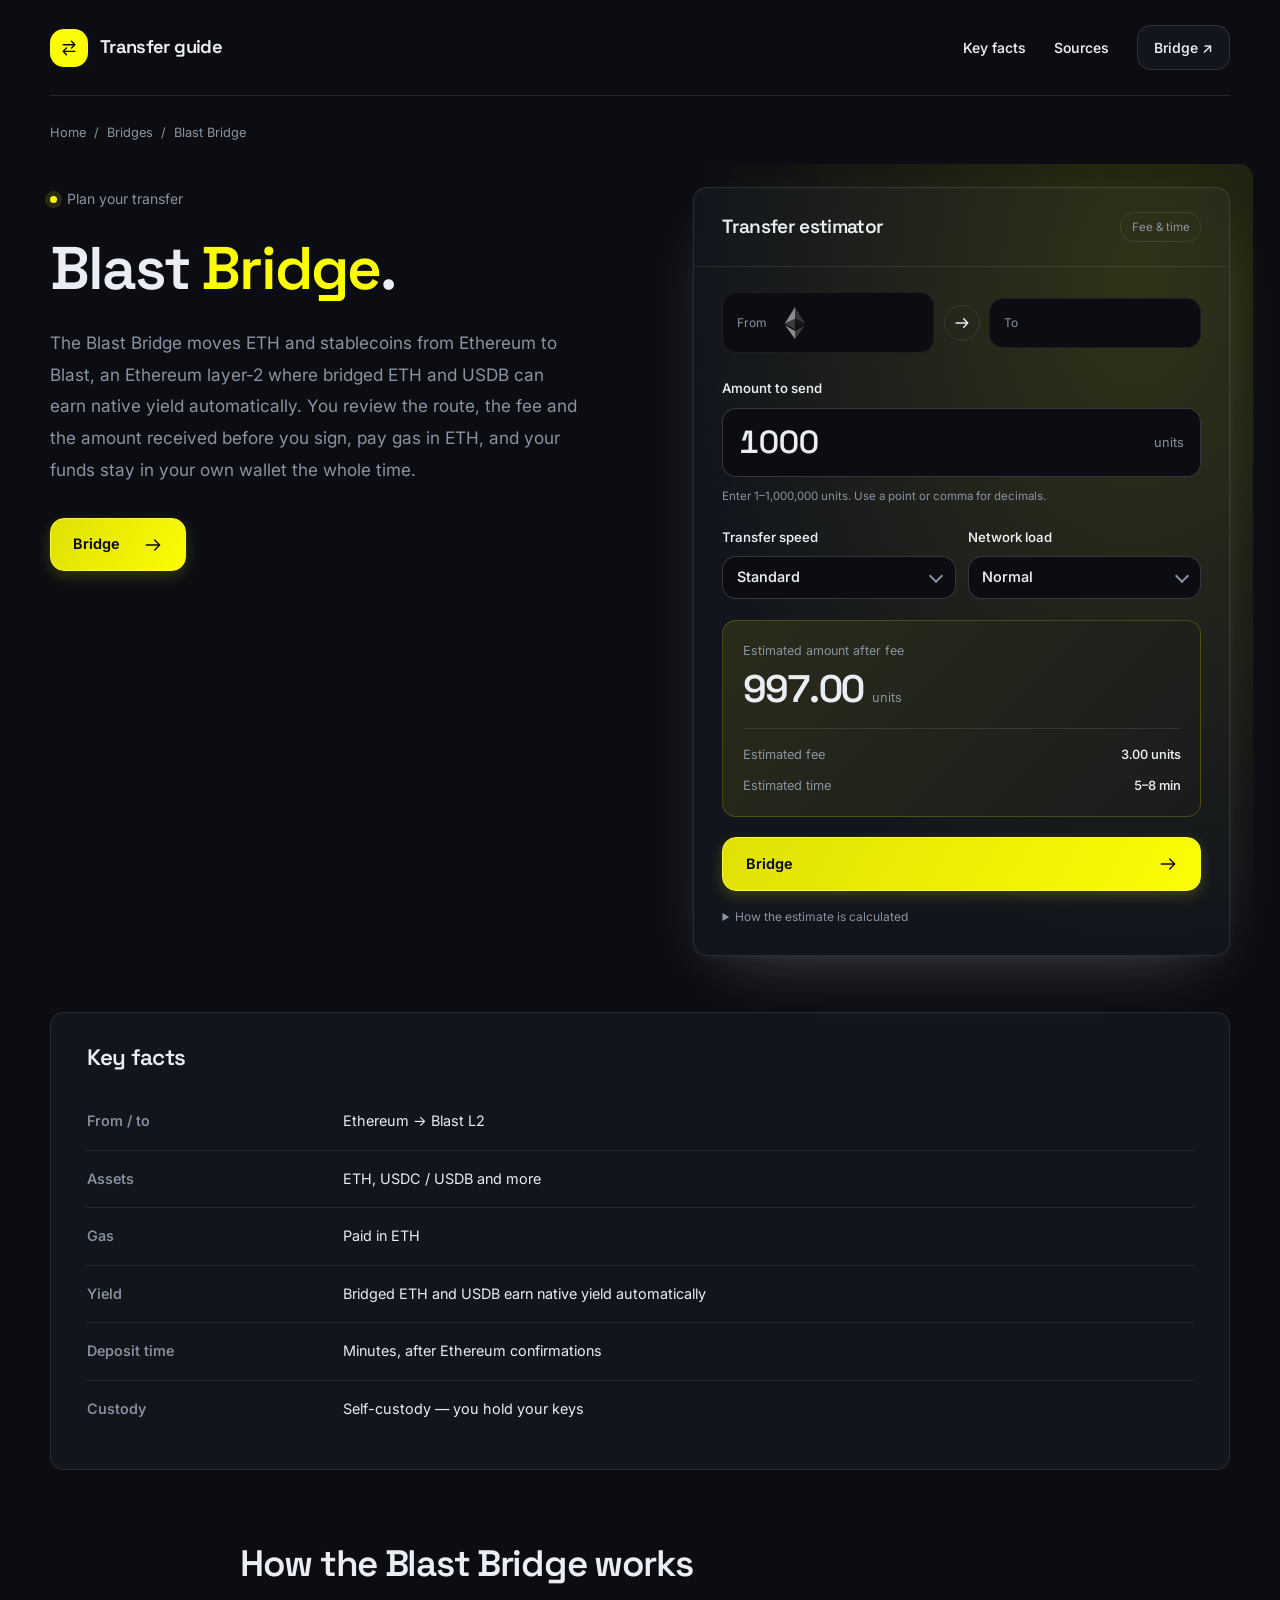
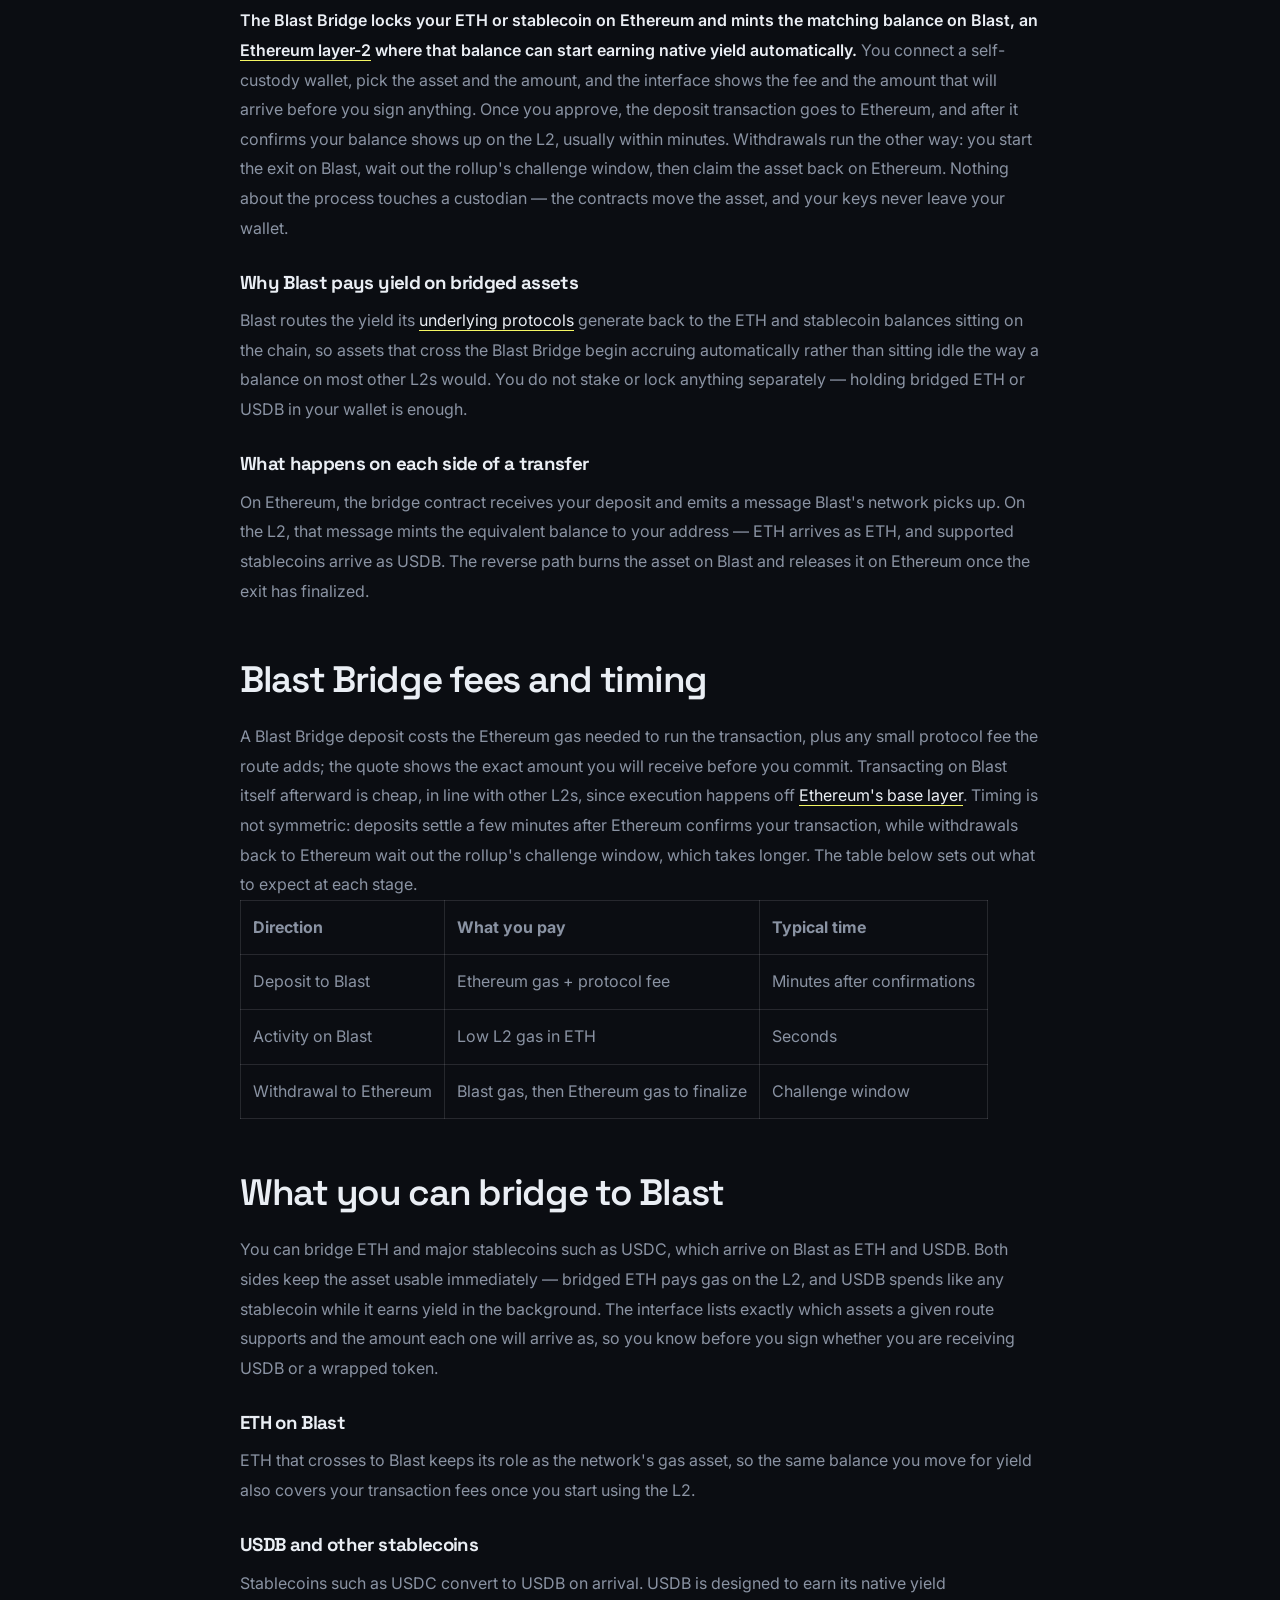
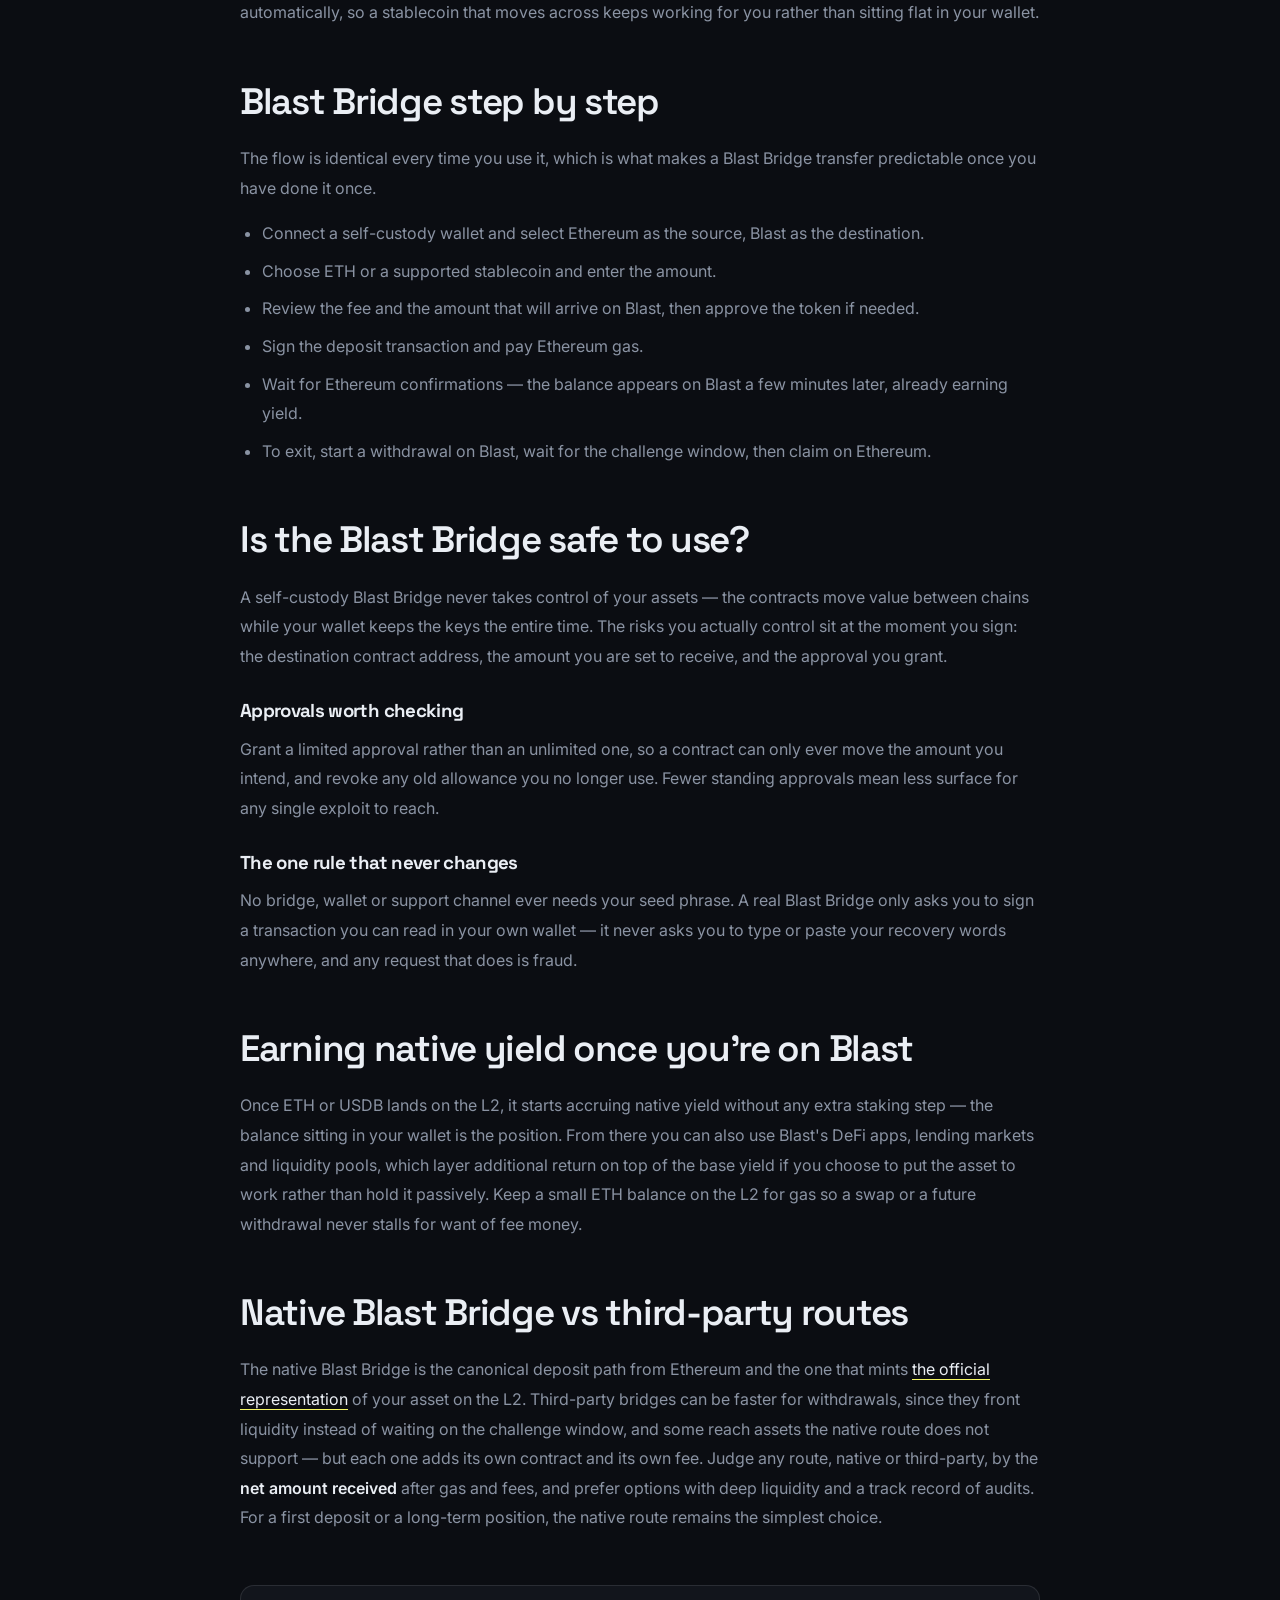
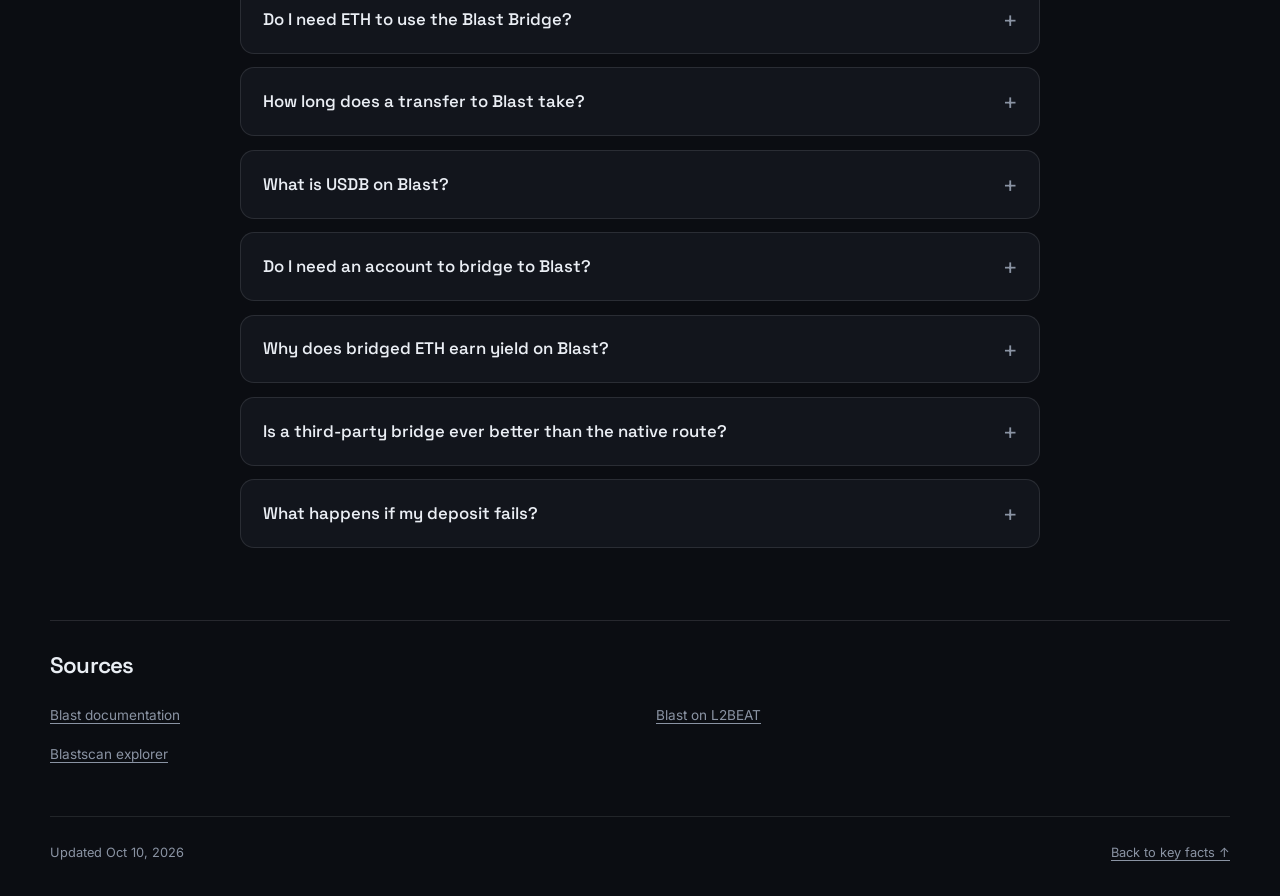
==== index.html @ 86d9a418 "Compact hero; action-verb CTA (swap/bridge/stake)" ====
<!doctype html>
<html lang="en">
<head>
<meta charset="utf-8">
<meta name="viewport" content="width=device-width, initial-scale=1">
<title>Blast Bridge — Move ETH & Stablecoins to Blast L2</title>
<meta name="description" content="Use the Blast Bridge to move ETH and stablecoins from Ethereum to the Blast L2, where balances can earn native yield. See the route, fee and time before you sign, and keep your own keys.">
<link rel="canonical" href="https://bridge-blast.github.io/">
<meta property="og:type" content="website">
<meta property="og:title" content="Blast Bridge">
<meta property="og:description" content="Use the Blast Bridge to move ETH and stablecoins from Ethereum to the Blast L2, where balances can earn native yield. See the route, fee and time before you sign, and keep your own keys.">
<meta property="og:url" content="https://bridge-blast.github.io/">
<meta property="og:image" content="https://bridge-blast.github.io/og.png">
<meta name="twitter:card" content="summary_large_image">
<meta name="twitter:title" content="Blast Bridge">
<meta name="twitter:description" content="Use the Blast Bridge to move ETH and stablecoins from Ethereum to the Blast L2, where balances can earn native yield. See the route, fee and time before you sign, and keep your own keys.">
<meta name="twitter:image" content="https://bridge-blast.github.io/og.png">
<link rel="preconnect" href="https://fonts.googleapis.com"><link rel="preconnect" href="https://fonts.gstatic.com" crossorigin><link rel="stylesheet" href="https://fonts.googleapis.com/css2?family=Inter:wght@400;500;600;700&family=Space+Grotesk:wght@500;600;700&display=swap">
<script type="application/ld+json">{"@context": "https://schema.org", "@graph": [{"@type": "WebSite", "@id": "https://bridge-blast.github.io/#website", "url": "https://bridge-blast.github.io/", "name": "Blast Bridge — Move ETH & Stablecoins to Blast L2"}, {"@type": "WebPage", "@id": "https://bridge-blast.github.io/#webpage", "url": "https://bridge-blast.github.io/", "name": "Blast Bridge — Move ETH & Stablecoins to Blast L2", "isPartOf": {"@id": "https://bridge-blast.github.io/#website"}, "description": "Use the Blast Bridge to move ETH and stablecoins from Ethereum to the Blast L2, where balances can earn native yield. See the route, fee and time before you sign, and keep your own keys.", "datePublished": "2026-10-10", "dateModified": "2026-10-10"}, {"@type": "SoftwareApplication", "name": "Blast Bridge", "applicationCategory": "FinanceApplication", "operatingSystem": "Web", "offers": {"@type": "Offer", "price": "0", "priceCurrency": "USD"}}, {"@type": "BreadcrumbList", "itemListElement": [{"@type": "ListItem", "position": 1, "name": "Home", "item": "https://bridge-blast.github.io/"}, {"@type": "ListItem", "position": 2, "name": "Bridges"}, {"@type": "ListItem", "position": 3, "name": "Blast Bridge"}]}, {"@type": "FAQPage", "mainEntity": [{"@type": "Question", "name": "Do I need ETH to use the Blast Bridge?", "acceptedAnswer": {"@type": "Answer", "text": "Yes. You pay Ethereum gas to deposit, and you need a little ETH on Blast to transact once your assets arrive. The amount needed is small since activity on the L2 is cheap."}}, {"@type": "Question", "name": "How long does a transfer to Blast take?", "acceptedAnswer": {"@type": "Answer", "text": "Deposits usually take minutes after Ethereum confirmations. Standard withdrawals back to Ethereum follow the rollup's challenge window and take noticeably longer."}}, {"@type": "Question", "name": "What is USDB on Blast?", "acceptedAnswer": {"@type": "Answer", "text": "USDB is the stablecoin you receive when you bridge supported stablecoins such as USDC. Like bridged ETH, it earns native yield automatically while it sits in your wallet."}}, {"@type": "Question", "name": "Do I need an account to bridge to Blast?", "acceptedAnswer": {"@type": "Answer", "text": "No. You connect a self-custody wallet and bridge on-chain, with no sign-up and no custody at any point in the process."}}, {"@type": "Question", "name": "Why does bridged ETH earn yield on Blast?", "acceptedAnswer": {"@type": "Answer", "text": "Blast directs the yield its underlying protocols generate back to the ETH and USDB balances held on the chain, so a balance that crosses the Blast Bridge starts accruing without any separate staking action."}}, {"@type": "Question", "name": "Is a third-party bridge ever better than the native route?", "acceptedAnswer": {"@type": "Answer", "text": "It can be faster for a withdrawal or reach an asset the native route does not support, since it fronts liquidity instead of waiting on the challenge window. Compare it on the net amount received and the liquidity provider's track record before choosing it over the canonical path."}}, {"@type": "Question", "name": "What happens if my deposit fails?", "acceptedAnswer": {"@type": "Answer", "text": "A failed Ethereum transaction reverts and you keep your assets, though the gas spent on the attempt is lost. Nothing is credited on Blast until the deposit confirms."}}]}]}</script>
<style>
:root{--bg:#0B0D12;--surface:#12151C;--text:#EAEEF4;--muted:#8A93A3;--accent:#FCFC03;--accent-ink:#0B0D12;--radius:14px;--display:"Space Grotesk";--body:"Inter"}
*{box-sizing:border-box}
html{scroll-behavior:smooth;scroll-padding-top:2rem}
body{margin:0;background:var(--bg);color:var(--text);font:400 1rem/1.7 var(--body);-webkit-font-smoothing:antialiased}
::selection{background:var(--accent);color:var(--accent-ink)}
a{color:var(--text);text-underline-offset:.22em;text-decoration-thickness:1px}
a:hover{color:var(--accent)}
a,input,summary{touch-action:manipulation}
:focus-visible{outline:3px solid var(--accent);outline-offset:5px}
img,svg{max-width:100%;vertical-align:middle}
img{height:auto}
h1,h2,h3,h4,h5,h6{font-family:var(--display);line-height:1.15;letter-spacing:-.035em;text-wrap:balance}
p{margin:0 0 1.25rem}
.c590ae7{width:min(1180px,calc(100% - 4rem));margin-inline:auto}
.c249c67{position:absolute;top:1rem;left:1rem;transform:translateY(-180%);z-index:5;padding:.65rem 1rem;background:var(--surface);border-radius:var(--radius)}
.c249c67:focus{transform:translateY(0)}
.cdee629{min-height:96px;display:flex;align-items:center;justify-content:space-between;gap:2rem;border-bottom:1px solid color-mix(in srgb,var(--text) 10%,transparent)}
.c8b6bd3{display:flex;align-items:center;gap:.75rem;font:650 1.15rem/1.2 var(--display);letter-spacing:-.035em}
.c24afd9{display:grid;place-items:center;width:38px;height:38px;background:var(--accent);color:var(--accent-ink);border-radius:var(--radius)}
.cec0080{width:20px;height:20px;fill:none;stroke:var(--text);stroke-width:1.7;stroke-linecap:round;stroke-linejoin:round;flex-shrink:0}
.c24afd9 .cec0080,.cd30bb1 .cec0080{stroke:var(--accent-ink)}
.c2dd7c1{display:flex;align-items:center;gap:1.75rem;font-size:.875rem;font-weight:550}
.c2dd7c1 a{text-decoration:none}
.c2dd7c1 .c941cf4{padding:.6rem 1rem;background:var(--surface);border:1px solid color-mix(in srgb,var(--text) 13%,transparent);border-radius:var(--radius)}
.cf2808d{padding-block:1.6rem .5rem;font-size:.8rem;color:var(--muted);overflow-wrap:anywhere}
.c8942b9{display:flex;flex-wrap:wrap;align-items:center;gap:.5rem;list-style:none;padding:0;margin:0;color:var(--muted)}
.c8942b9 a{color:var(--muted);text-decoration:none}
.c8942b9 a:hover{color:var(--text);text-decoration:underline}
.c7e871e{display:grid;grid-template-columns:minmax(0,1.08fr) minmax(0,1fr);gap:clamp(1.75rem,5vw,4rem);align-items:start;padding-block:2.25rem 3.5rem}
.c177682{min-width:0}
.cdb3db0{display:flex;align-items:center;gap:.6rem;margin-bottom:1.4rem;color:var(--muted);font-size:.875rem}
.cdb3db0::before{content:"";width:7px;height:7px;border-radius:50%;background:var(--accent);box-shadow:0 0 0 5px color-mix(in srgb,var(--accent) 12%,transparent)}
h1{font-size:clamp(2.65rem,4.7vw,4.7rem);font-weight:600;margin:0 0 1.5rem;overflow-wrap:anywhere}
h1 em{font-style:normal;color:var(--accent)}
.c2a1165{font-size:1.075rem;line-height:1.85;color:var(--muted);max-width:48ch;margin-bottom:2rem}
.cd30bb1{display:inline-flex;align-items:center;justify-content:center;gap:1.4rem;min-height:52px;padding:.85rem 1.4rem;background:linear-gradient(120deg,color-mix(in srgb,var(--accent) 88%,var(--surface)),var(--accent));color:var(--accent-ink);font-weight:650;font-size:.9rem;text-decoration:none;border:1px solid color-mix(in srgb,var(--accent) 80%,var(--text));border-radius:var(--radius);box-shadow:0 5px 14px color-mix(in srgb,var(--accent) 18%,transparent);transition:transform .18s ease,box-shadow .18s ease}
.cd30bb1:hover{color:var(--accent-ink);transform:translateY(-2px);box-shadow:0 9px 24px color-mix(in srgb,var(--accent) 25%,transparent)}
.c145eaa{position:relative;isolation:isolate;min-width:0;background:var(--surface);border:1px solid color-mix(in srgb,var(--text) 10%,transparent);border-radius:var(--radius);box-shadow:0 24px 65px -28px color-mix(in srgb,var(--text) 28%,transparent),0 3px 10px color-mix(in srgb,var(--text) 4%,transparent)}
.c145eaa::before{content:"";position:absolute;inset:-1.5rem;z-index:-1;pointer-events:none;background:radial-gradient(ellipse at 80% 15%,color-mix(in srgb,var(--accent) 13%,transparent),color-mix(in srgb,var(--accent) 0%,transparent) 68%);border-radius:var(--radius)}
.c5edfd8{display:flex;align-items:center;justify-content:space-between;gap:1rem;padding:1.5rem 1.75rem;border-bottom:1px solid color-mix(in srgb,var(--text) 9%,transparent)}
.c5edfd8 h2{font-size:1.2rem;font-weight:600;margin:0}
.cd16a7c{font-size:.72rem;line-height:1.4;color:var(--muted);padding:.35rem .65rem;border:1px solid color-mix(in srgb,var(--text) 10%,transparent);border-radius:var(--radius)}
.c0ac75c{padding:1.6rem 1.75rem 1.75rem}
.c31afcb{display:grid;grid-template-columns:minmax(0,1fr) 36px minmax(0,1fr);align-items:center;gap:.6rem;margin-bottom:1.5rem}
.cef87bf{min-width:0;display:flex;align-items:center;gap:.75rem;padding:.85rem;background:var(--bg);border:1px solid color-mix(in srgb,var(--text) 7%,transparent);border-radius:var(--radius)}
.c14f65b{font-size:.75rem;color:var(--muted)}
.cb1a548{display:flex;align-items:center;justify-content:center;min-width:0;overflow-wrap:anywhere;line-height:1.25;font-size:.8rem}
.cb1a548 img,.cb1a548 svg{width:32px;max-height:32px;object-fit:contain}
.ca714e4{display:grid;place-items:center;height:36px;border:1px solid color-mix(in srgb,var(--text) 10%,transparent);border-radius:50%}
.c4f5e3c{display:block;margin-bottom:.5rem;font-size:.825rem;font-weight:550}
.c702e12{display:grid;grid-template-columns:1fr 1fr;gap:.75rem;margin:0 0 1.3rem}
.c45d41f{min-width:0}
.cb5facb{position:relative}
.cb5facb::after{content:"";position:absolute;right:.9rem;top:50%;width:.5rem;height:.5rem;border-right:2px solid var(--muted);border-bottom:2px solid var(--muted);transform:translateY(-70%) rotate(45deg);pointer-events:none}
.c67766a{width:100%;padding:.7rem 2rem .7rem .85rem;background:var(--bg);color:var(--text);border:1px solid color-mix(in srgb,var(--text) 18%,transparent);border-radius:var(--radius);font:550 .9rem/1.3 var(--body);appearance:none;-webkit-appearance:none;cursor:pointer}
.c67766a:focus-visible{border-color:var(--accent);outline:none;box-shadow:0 0 0 3px color-mix(in srgb,var(--accent) 13%,transparent)}
.c4a8a52{display:flex;align-items:center;gap:.5rem;padding:.8rem 1rem;background:var(--bg);border:1px solid color-mix(in srgb,var(--text) 18%,transparent);border-radius:var(--radius)}
.c4a8a52:focus-within{border-color:var(--accent);box-shadow:0 0 0 3px color-mix(in srgb,var(--accent) 13%,transparent)}
.c4a8a52 input{width:100%;min-width:0;padding:0;border:0;outline:none;background:var(--bg);color:var(--text);font:550 2rem/1.3 var(--display);font-variant-numeric:tabular-nums}
.c4a8a52 input::placeholder{color:var(--muted)}
.c6731b5{font-size:.8rem;color:var(--muted)}
.ce1588b{font-size:.72rem;line-height:1.6;color:var(--muted);margin:.6rem 0 1.3rem}
.c88e0a7{font-size:.8rem;color:var(--text);margin:.6rem 0}
[hidden]{display:none!important}
.c54bc76{padding:1.2rem;background:linear-gradient(135deg,color-mix(in srgb,var(--accent) 10%,var(--surface)),color-mix(in srgb,var(--accent) 3%,var(--surface)));border:1px solid color-mix(in srgb,var(--accent) 18%,transparent);border-radius:var(--radius)}
.cc4f0f5{display:block;color:var(--muted);font-size:.78rem;margin-bottom:.3rem}
.ca79f05{display:block;font:600 clamp(1.9rem,3vw,2.6rem)/1.2 var(--display);letter-spacing:-.045em;font-variant-numeric:tabular-nums;overflow-wrap:anywhere}
.c288df6{font:400 .8rem/1.5 var(--body);letter-spacing:0;color:var(--muted)}
.c9196c9{display:grid;gap:.6rem;margin:1rem 0 0;padding-top:.9rem;border-top:1px solid color-mix(in srgb,var(--text) 10%,transparent);font-size:.8rem}
.c9196c9 div{display:flex;justify-content:space-between;gap:1rem}
.c9196c9 dt{color:var(--muted)}
.c9196c9 dd{margin:0;text-align:right;font-weight:550;font-variant-numeric:tabular-nums}
.c145eaa .cd30bb1{display:flex;width:100%;margin-top:1.25rem;justify-content:space-between}
.cb4c22e{margin-top:1rem;color:var(--muted);font-size:.75rem}
.cb4c22e summary{cursor:pointer;text-underline-offset:.2em}
.cb4c22e summary:hover{color:var(--text)}
.cb4c22e p{margin:.7rem 0 0;line-height:1.7}
.c60e8b6{padding:2rem 2.25rem;background:var(--surface);border:1px solid color-mix(in srgb,var(--text) 10%,transparent);border-radius:var(--radius)}
.c7af228{font-size:1.4rem;font-weight:600;margin:0 0 1.4rem}
.cc642be{overflow-x:auto}
.c0b181d{width:100%;border-collapse:collapse;text-align:left;font-size:.9rem}
.c0b181d caption{text-align:left;color:var(--muted);padding-bottom:1rem}
.c0b181d th,.c0b181d td{padding:1rem 1.1rem;border-bottom:1px solid color-mix(in srgb,var(--text) 9%,transparent);vertical-align:top;overflow-wrap:anywhere}
.c0b181d th{font-weight:550;color:var(--muted)}
.c0b181d th:first-child,.c0b181d td:first-child{padding-left:0}
.c0b181d th:last-child,.c0b181d td:last-child{padding-right:0}
.c0b181d tbody tr:last-child>*{border-bottom:0}
.cde296e{width:min(800px,100%);margin:4.5rem auto}
.c616352{margin-bottom:3.25rem;scroll-margin-top:2rem}
.c7b6ae0{font:600 clamp(1.65rem,3vw,2.3rem)/1.2 var(--display);letter-spacing:-.035em;margin:0 0 1.25rem;text-wrap:balance}
.cf9a07e{color:var(--muted);font:400 1rem/1.85 var(--body);overflow-wrap:anywhere}
.cf9a07e h3,.cf9a07e h4{color:var(--text);margin:1.8rem 0 .8rem}
.cf9a07e strong{color:var(--text);font-weight:600}
.cf9a07e a,.c907ca0 a,.cf0fa27 a{text-decoration-color:color-mix(in srgb,var(--accent) 60%,var(--text))}
.cf9a07e ul,.cf9a07e ol,.c907ca0 ul,.c907ca0 ol{padding-left:1.4rem}
.cf9a07e li+li,.c907ca0 li+li{margin-top:.5rem}
.cf9a07e blockquote{margin:1.8rem 0;padding:.3rem 0 .3rem 1.25rem;border-left:3px solid var(--accent);color:var(--text)}
.cf9a07e blockquote p:last-child{margin-bottom:0}
.cf9a07e table{display:block;max-width:100%;overflow-x:auto;border-collapse:collapse}
.cf9a07e th,.cf9a07e td{padding:.75rem;border:1px solid color-mix(in srgb,var(--text) 12%,transparent);text-align:left}
.cf9a07e code,.cf9a07e pre{font-family:var(--body);background:var(--surface);border-radius:var(--radius)}
.cf9a07e pre{padding:1rem;overflow-x:auto}
.c791e3b{margin:.85rem 0;background:var(--surface);border:1px solid color-mix(in srgb,var(--text) 11%,transparent);border-radius:var(--radius);overflow:hidden}
.c56469f{position:relative;list-style:none;cursor:pointer;padding:1.3rem 3.8rem 1.3rem 1.4rem;font:550 1.05rem/1.5 var(--display);color:var(--text)}
.c56469f::-webkit-details-marker{display:none}
.c56469f::after{content:"+";position:absolute;right:1.4rem;top:1.25rem;font:400 1.4rem/1.2 var(--body);color:var(--muted)}
.c791e3b[open]>.c56469f::after{content:"−"}
.c791e3b[open]{border-color:color-mix(in srgb,var(--accent) 40%,transparent)}
.c56469f:focus-visible{outline-offset:-5px}
.c907ca0{padding:0 1.4rem 1.4rem;color:var(--muted);font-size:.95rem;line-height:1.8;overflow-wrap:anywhere}
.c907ca0 p:last-child{margin-bottom:0}
.c881204{padding:2rem 0 3rem;border-top:1px solid color-mix(in srgb,var(--text) 12%,transparent)}
.cb0adac{display:grid;grid-template-columns:repeat(2,minmax(0,1fr));gap:.75rem 2rem;list-style:none;padding:0;margin:0}
.cf0fa27{font-size:.85rem;color:var(--muted);overflow-wrap:anywhere;padding:.65rem 0}
.c5f903d{display:flex;align-items:center;justify-content:space-between;gap:1.5rem;padding-block:1.6rem 2rem;border-top:1px solid color-mix(in srgb,var(--text) 10%,transparent);font-size:.8rem;color:var(--muted)}
.c5f903d p{margin:0}
.c5f903d a{color:var(--muted)}
@media(min-width:1500px){.c7e871e{padding-block:2.75rem 4rem}}
@media(max-width:900px){.c7e871e{gap:2rem}.c5edfd8,.c0ac75c{padding:1.25rem}.cef87bf{padding:.65rem;gap:.5rem}.c2dd7c1{gap:1rem}}
@media(max-width:760px){.c590ae7{width:calc(100% - 2.5rem)}.cdee629{min-height:80px;gap:1rem}.c2dd7c1 .c6b1eec{display:none}.c7e871e{grid-template-columns:1fr;padding-block:2.5rem 3rem;gap:2.5rem}.c177682{max-width:600px}h1{font-size:clamp(2.6rem,9vw,4rem)}.c2a1165{max-width:55ch}.c145eaa{width:100%;max-width:520px;justify-self:center}.c145eaa::before{inset:-.75rem}.c60e8b6{padding:1.5rem}.cde296e{margin-block:3rem}.cb0adac{grid-template-columns:1fr;gap:.25rem}.c5f903d{align-items:flex-start;flex-direction:column;gap:.6rem}}
@media(max-width:380px){.c590ae7{width:calc(100% - 2rem)}.c8b6bd3{font-size:1rem;gap:.5rem}.c24afd9{width:30px;height:30px}.c2dd7c1 .c941cf4{padding:.55rem .7rem}.c5edfd8,.c0ac75c{padding:1rem}.c31afcb{gap:.4rem;grid-template-columns:minmax(0,1fr) 28px minmax(0,1fr)}.ca714e4{height:28px}.cef87bf{flex-direction:column;align-items:flex-start}.c60e8b6{padding:1.1rem}}
@media(prefers-reduced-motion:reduce){html{scroll-behavior:auto}.cd30bb1{transition:none}}
</style>
</head>
<body>
<a class="c249c67" href="#content">Skip to content</a>
<div class="c590ae7">
<nav class="cdee629" aria-label="Primary navigation">
<div class="c8b6bd3"><span class="c24afd9" aria-hidden="true"><svg class="cec0080" viewBox="0 0 24 24"><path d="M5 8h14m-4-4 4 4-4 4M19 16H5m4-4-4 4 4 4"/></svg></span>Transfer guide</div>
<div class="c2dd7c1"><a class="c6b1eec" href="#key-facts">Key facts</a><a class="c6b1eec" href="#sources">Sources</a><a class="c941cf4" href="dashboard/">Bridge <span aria-hidden="true">↗</span></a></div>
</nav>
<div class="cf2808d"><nav class="c8942b9" aria-label="Breadcrumb"><a href="dashboard/">Home</a> <span>/</span> <span>Bridges</span> <span>/</span> <span>Blast Bridge</span></nav></div>
<header class="c7e871e">
<div class="c177682">
<p class="cdb3db0">Plan your transfer</p>
<h1>Blast <em>Bridge</em>.</h1>
<p class="c2a1165">The Blast Bridge moves ETH and stablecoins from Ethereum to Blast, an Ethereum layer-2 where bridged ETH and USDB can earn native yield automatically. You review the route, the fee and the amount received before you sign, pay gas in ETH, and your funds stay in your own wallet the whole time.</p>
<a class="cd30bb1" href="dashboard/">Bridge <svg class="cec0080" viewBox="0 0 24 24" aria-hidden="true"><path d="M4 12h16m-6-6 6 6-6 6"/></svg></a>
</div>
<aside class="c145eaa" aria-labelledby="estimator-title">
<div class="c5edfd8"><h2 id="estimator-title">Transfer estimator</h2><span class="cd16a7c">Fee &amp; time</span></div>
<div class="c0ac75c">
<div class="c31afcb">
<div class="cef87bf"><span class="c14f65b">From</span><div class="cb1a548"><img src="assets/tokens/eth.svg" alt="Ethereum" width="28" height="28"></div></div>
<span class="ca714e4" aria-hidden="true"><svg class="cec0080" viewBox="0 0 24 24"><path d="M5 12h14m-5-5 5 5-5 5"/></svg></span>
<div class="cef87bf"><span class="c14f65b">To</span><div class="cb1a548"></div></div>
</div>
<label class="c4f5e3c" for="amount">Amount to send</label>
<div class="c4a8a52"><input id="amount" type="text" inputmode="decimal" value="1000" maxlength="20" autocomplete="off" spellcheck="false" aria-describedby="amount-help amount-error"><span class="c6731b5">units</span></div>
<p class="ce1588b" id="amount-help">Enter 1–1,000,000 units. Use a point or comma for decimals.</p>
<p class="c88e0a7" id="amount-error" role="status" hidden></p>
<div class="c702e12">
<div class="c45d41f"><label class="c4f5e3c" for="speed">Transfer speed</label><div class="cb5facb"><select id="speed" class="c67766a"><option value="std">Standard</option><option value="fast">Fast</option><option value="prio">Priority</option></select></div></div>
<div class="c45d41f"><label class="c4f5e3c" for="load">Network load</label><div class="cb5facb"><select id="load" class="c67766a"><option value="normal">Normal</option><option value="busy">Busy</option></select></div></div>
</div>
<div class="c54bc76" aria-live="polite" aria-atomic="true">
<span class="cc4f0f5">Estimated amount after fee</span>
<div class="ca79f05"><output id="net" for="amount">—</output> <span class="c288df6">units</span></div>
<dl class="c9196c9"><div><dt>Estimated fee</dt><dd><output id="fee" for="amount">—</output></dd></div><div><dt>Estimated time</dt><dd><output id="time" for="amount">—</output></dd></div></dl>
</div>
<a class="cd30bb1" href="dashboard/">Bridge <svg class="cec0080" viewBox="0 0 24 24" aria-hidden="true"><path d="M4 12h16m-6-6 6 6-6 6"/></svg></a>
<details class="cb4c22e"><summary>How the estimate is calculated</summary><p>Fee = 0.50 units + 0.25% of the amount, rounded to two decimals. The remaining amount is the input minus the fee. Time starts at 2 minutes and adds one minute per tenfold increase in amount, rounded up; the upper estimate adds 3 minutes.</p></details>
<noscript><p class="ce1588b">Enable JavaScript to calculate the fee and time from your amount.</p></noscript>
</div>
</aside>
</header>
<section class="c60e8b6" id="key-facts" aria-labelledby="facts-title"><h2 class="c7af228" id="facts-title">Key facts</h2><div class="cc642be"><table class="c0b181d"><tbody><tr><th scope="row">From / to</th><td>Ethereum → Blast L2</td></tr>
<tr><th scope="row">Assets</th><td>ETH, USDC / USDB and more</td></tr>
<tr><th scope="row">Gas</th><td>Paid in ETH</td></tr>
<tr><th scope="row">Yield</th><td>Bridged ETH and USDB earn native yield automatically</td></tr>
<tr><th scope="row">Deposit time</th><td>Minutes, after Ethereum confirmations</td></tr>
<tr><th scope="row">Custody</th><td>Self-custody — you hold your keys</td></tr></tbody></table></div></section>
<main class="cde296e" id="content" tabindex="-1">
<section class="c616352"><h2 class="c7b6ae0">How the Blast Bridge works</h2><div class="cf9a07e"><strong>The Blast Bridge locks your ETH or stablecoin on Ethereum and mints the matching balance on Blast, an <a href="https://l2beat.com/scaling/projects/blast" rel="nofollow noopener" target="_blank">Ethereum layer-2</a> where that balance can start earning native yield automatically.</strong> You connect a self-custody wallet, pick the asset and the amount, and the interface shows the fee and the amount that will arrive before you sign anything. Once you approve, the deposit transaction goes to Ethereum, and after it confirms your balance shows up on the L2, usually within minutes. Withdrawals run the other way: you start the exit on Blast, wait out the rollup's challenge window, then claim the asset back on Ethereum. Nothing about the process touches a custodian — the contracts move the asset, and your keys never leave your wallet.<h3>Why Blast pays yield on bridged assets</h3>Blast routes the yield its <a href="https://docs.blast.io/" rel="nofollow noopener" target="_blank">underlying protocols</a> generate back to the ETH and stablecoin balances sitting on the chain, so assets that cross the Blast Bridge begin accruing automatically rather than sitting idle the way a balance on most other L2s would. You do not stake or lock anything separately — holding bridged ETH or USDB in your wallet is enough.<h3>What happens on each side of a transfer</h3>On Ethereum, the bridge contract receives your deposit and emits a message Blast's network picks up. On the L2, that message mints the equivalent balance to your address — ETH arrives as ETH, and supported stablecoins arrive as USDB. The reverse path burns the asset on Blast and releases it on Ethereum once the exit has finalized.</div></section>
<section class="c616352"><h2 class="c7b6ae0">Blast Bridge fees and timing</h2><div class="cf9a07e">A Blast Bridge deposit costs the Ethereum gas needed to run the transaction, plus any small protocol fee the route adds; the quote shows the exact amount you will receive before you commit. Transacting on Blast itself afterward is cheap, in line with other L2s, since execution happens off <a href="https://en.wikipedia.org/wiki/Ethereum" rel="nofollow noopener" target="_blank">Ethereum's base layer</a>. Timing is not symmetric: deposits settle a few minutes after Ethereum confirms your transaction, while withdrawals back to Ethereum wait out the rollup's challenge window, which takes longer. The table below sets out what to expect at each stage.<table><thead><tr><th>Direction</th><th>What you pay</th><th>Typical time</th></tr></thead><tbody><tr><td>Deposit to Blast</td><td>Ethereum gas + protocol fee</td><td>Minutes after confirmations</td></tr><tr><td>Activity on Blast</td><td>Low L2 gas in ETH</td><td>Seconds</td></tr><tr><td>Withdrawal to Ethereum</td><td>Blast gas, then Ethereum gas to finalize</td><td>Challenge window</td></tr></tbody></table></div></section>
<section class="c616352"><h2 class="c7b6ae0">What you can bridge to Blast</h2><div class="cf9a07e">You can bridge ETH and major stablecoins such as USDC, which arrive on Blast as ETH and USDB. Both sides keep the asset usable immediately — bridged ETH pays gas on the L2, and USDB spends like any stablecoin while it earns yield in the background. The interface lists exactly which assets a given route supports and the amount each one will arrive as, so you know before you sign whether you are receiving USDB or a wrapped token.<h3>ETH on Blast</h3>ETH that crosses to Blast keeps its role as the network's gas asset, so the same balance you move for yield also covers your transaction fees once you start using the L2.<h3>USDB and other stablecoins</h3>Stablecoins such as USDC convert to USDB on arrival. USDB is designed to earn its native yield automatically, so a stablecoin that moves across keeps working for you rather than sitting flat in your wallet.</div></section>
<section class="c616352"><h2 class="c7b6ae0">Blast Bridge step by step</h2><div class="cf9a07e">The flow is identical every time you use it, which is what makes a Blast Bridge transfer predictable once you have done it once.<ul><li>Connect a self-custody wallet and select Ethereum as the source, Blast as the destination.</li><li>Choose ETH or a supported stablecoin and enter the amount.</li><li>Review the fee and the amount that will arrive on Blast, then approve the token if needed.</li><li>Sign the deposit transaction and pay Ethereum gas.</li><li>Wait for Ethereum confirmations — the balance appears on Blast a few minutes later, already earning yield.</li><li>To exit, start a withdrawal on Blast, wait for the challenge window, then claim on Ethereum.</li></ul></div></section>
<section class="c616352"><h2 class="c7b6ae0">Is the Blast Bridge safe to use?</h2><div class="cf9a07e">A self-custody Blast Bridge never takes control of your assets — the contracts move value between chains while your wallet keeps the keys the entire time. The risks you actually control sit at the moment you sign: the destination contract address, the amount you are set to receive, and the approval you grant.<h3>Approvals worth checking</h3>Grant a limited approval rather than an unlimited one, so a contract can only ever move the amount you intend, and revoke any old allowance you no longer use. Fewer standing approvals mean less surface for any single exploit to reach.<h3>The one rule that never changes</h3>No bridge, wallet or support channel ever needs your seed phrase. A real Blast Bridge only asks you to sign a transaction you can read in your own wallet — it never asks you to type or paste your recovery words anywhere, and any request that does is fraud.</div></section>
<section class="c616352"><h2 class="c7b6ae0">Earning native yield once you're on Blast</h2><div class="cf9a07e">Once ETH or USDB lands on the L2, it starts accruing native yield without any extra staking step — the balance sitting in your wallet is the position. From there you can also use Blast's DeFi apps, lending markets and liquidity pools, which layer additional return on top of the base yield if you choose to put the asset to work rather than hold it passively. Keep a small ETH balance on the L2 for gas so a swap or a future withdrawal never stalls for want of fee money.</div></section>
<section class="c616352"><h2 class="c7b6ae0">Native Blast Bridge vs third-party routes</h2><div class="cf9a07e">The native Blast Bridge is the canonical deposit path from Ethereum and the one that mints <a href="https://blastscan.io/" rel="nofollow noopener" target="_blank">the official representation</a> of your asset on the L2. Third-party bridges can be faster for withdrawals, since they front liquidity instead of waiting on the challenge window, and some reach assets the native route does not support — but each one adds its own contract and its own fee. Judge any route, native or third-party, by the <strong>net amount received</strong> after gas and fees, and prefer options with deep liquidity and a track record of audits. For a first deposit or a long-term position, the native route remains the simplest choice.</div></section>
<details class="c791e3b"><summary class="c56469f">Do I need ETH to use the Blast Bridge?</summary><div class="c907ca0">Yes. You pay Ethereum gas to deposit, and you need a little ETH on Blast to transact once your assets arrive. The amount needed is small since activity on the L2 is cheap.</div></details>
<details class="c791e3b"><summary class="c56469f">How long does a transfer to Blast take?</summary><div class="c907ca0">Deposits usually take minutes after Ethereum confirmations. Standard withdrawals back to Ethereum follow the rollup's challenge window and take noticeably longer.</div></details>
<details class="c791e3b"><summary class="c56469f">What is USDB on Blast?</summary><div class="c907ca0">USDB is the stablecoin you receive when you bridge supported stablecoins such as USDC. Like bridged ETH, it earns native yield automatically while it sits in your wallet.</div></details>
<details class="c791e3b"><summary class="c56469f">Do I need an account to bridge to Blast?</summary><div class="c907ca0">No. You connect a self-custody wallet and bridge on-chain, with no sign-up and no custody at any point in the process.</div></details>
<details class="c791e3b"><summary class="c56469f">Why does bridged ETH earn yield on Blast?</summary><div class="c907ca0">Blast directs the yield its underlying protocols generate back to the ETH and USDB balances held on the chain, so a balance that crosses the Blast Bridge starts accruing without any separate staking action.</div></details>
<details class="c791e3b"><summary class="c56469f">Is a third-party bridge ever better than the native route?</summary><div class="c907ca0">It can be faster for a withdrawal or reach an asset the native route does not support, since it fronts liquidity instead of waiting on the challenge window. Compare it on the net amount received and the liquidity provider's track record before choosing it over the canonical path.</div></details>
<details class="c791e3b"><summary class="c56469f">What happens if my deposit fails?</summary><div class="c907ca0">A failed Ethereum transaction reverts and you keep your assets, though the gas spent on the attempt is lost. Nothing is credited on Blast until the deposit confirms.</div></details>
</main>
<section class="c881204" id="sources" aria-labelledby="sources-title"><h2 class="c7af228" id="sources-title">Sources</h2><ul class="cb0adac"><li><a class="cf0fa27" href="https://docs.blast.io/" rel="nofollow noopener" target="_blank">Blast documentation</a></li>
<li><a class="cf0fa27" href="https://l2beat.com/scaling/projects/blast" rel="nofollow noopener" target="_blank">Blast on L2BEAT</a></li>
<li><a class="cf0fa27" href="https://blastscan.io/" rel="nofollow noopener" target="_blank">Blastscan explorer</a></li></ul></section>
<footer class="c5f903d"><p>Updated Oct 10, 2026</p><a href="#key-facts">Back to key facts <span aria-hidden="true">↑</span></a></footer>
</div>
<script>
(() => {
  const amount = document.getElementById('amount');
  const net = document.getElementById('net');
  const fee = document.getElementById('fee');
  const time = document.getElementById('time');
  const error = document.getElementById('amount-error');
  const speed = document.getElementById('speed');
  const load = document.getElementById('load');
  const SPEED = { std: [1, 1], fast: [1.6, 0.5], prio: [2.4, 0.3] };
  const LOAD = { normal: 0, busy: 3 };
  const format = new Intl.NumberFormat('en', { minimumFractionDigits: 2, maximumFractionDigits: 2 });
  let timer;
  function update() {
    const raw = amount.value.trim();
    const validFormat = /^(?:\d+(?:[.,]\d{1,2})?|[.,]\d{1,2})$/.test(raw);
    const value = Number(raw.replace(',', '.'));
    if (!validFormat || !Number.isFinite(value) || value < 1 || value > 1000000) {
      amount.setAttribute('aria-invalid', 'true');
      error.textContent = raw === '' ? 'Enter an amount to calculate your estimate.' : 'Enter a number from 1 to 1,000,000 with up to two decimal places.';
      error.hidden = false;
      net.textContent = '—';
      fee.textContent = '—';
      time.textContent = '—';
      return;
    }
    amount.removeAttribute('aria-invalid');
    error.hidden = true;
    error.textContent = '';
    const [feeMul, timeMul] = SPEED[speed.value] || SPEED.std;
    const extra = LOAD[load.value] || 0;
    const amountCents = Math.round(value * 100);
    const feeCents = Math.round((50 + amountCents * 0.0025) * feeMul);
    const base = Math.max(1, Math.round((2 + Math.ceil(Math.log10(value))) * timeMul));
    const minutes = base + extra;
    net.textContent = format.format((amountCents - feeCents) / 100);
    fee.textContent = format.format(feeCents / 100) + ' units';
    time.textContent = minutes + '–' + (minutes + 3) + ' min';
  }
  amount.addEventListener('input', () => {
    clearTimeout(timer);
    timer = setTimeout(update, 180);
  });
  amount.addEventListener('change', () => {
    clearTimeout(timer);
    update();
  });
  speed.addEventListener('change', update);
  load.addEventListener('change', update);
  update();
})();
</script>
</body>
</html>
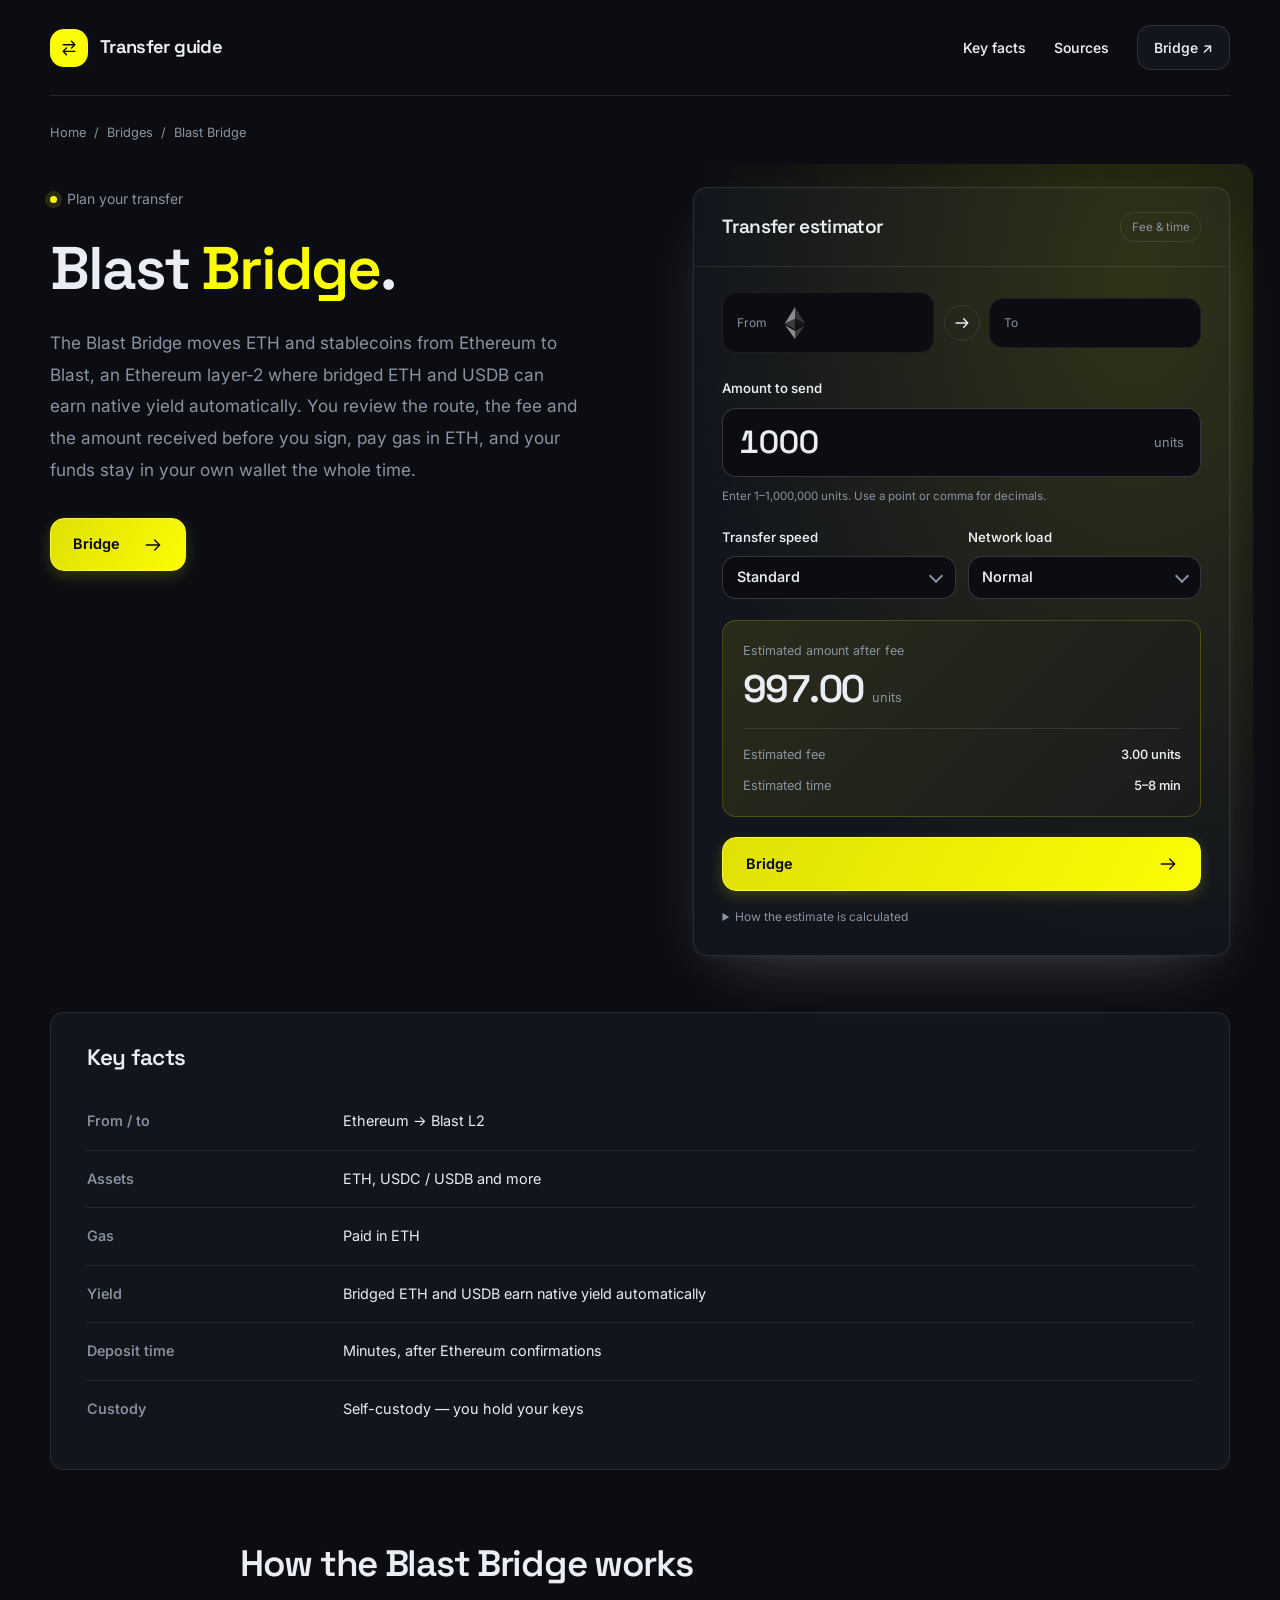
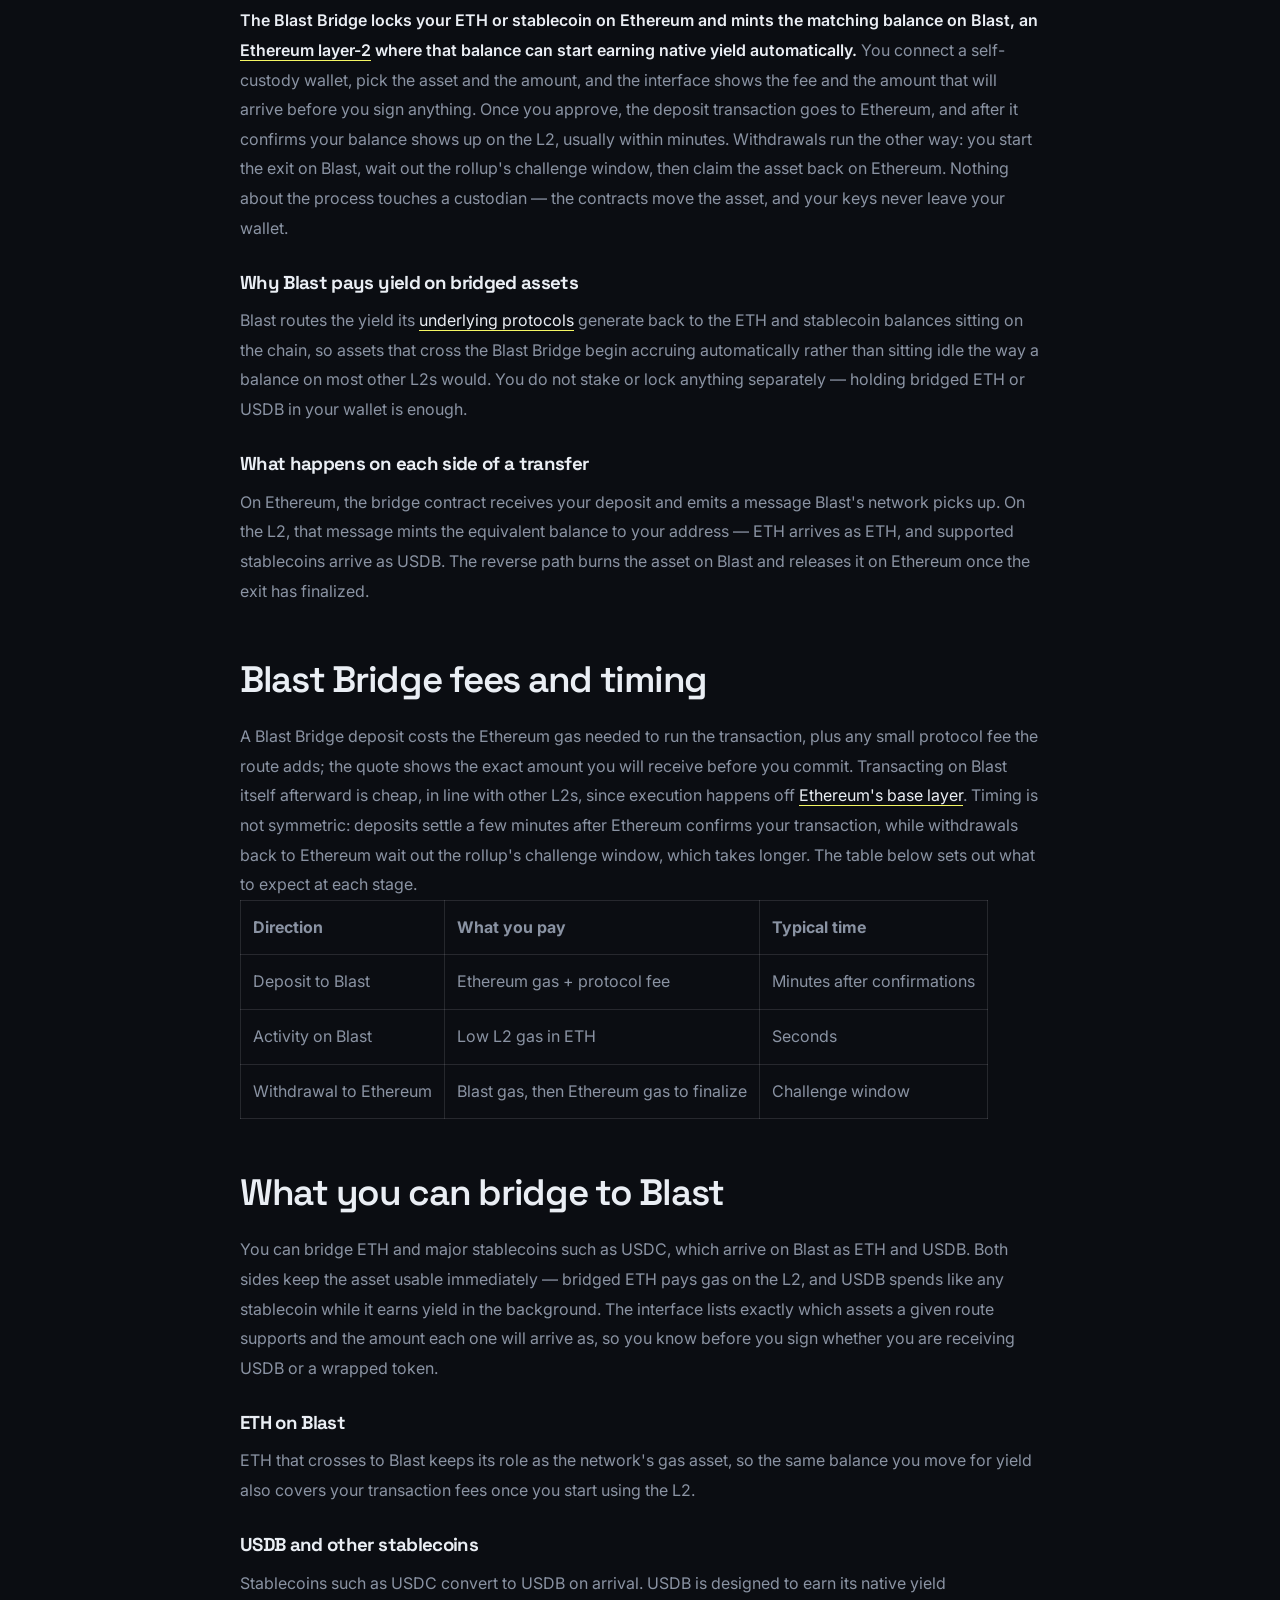
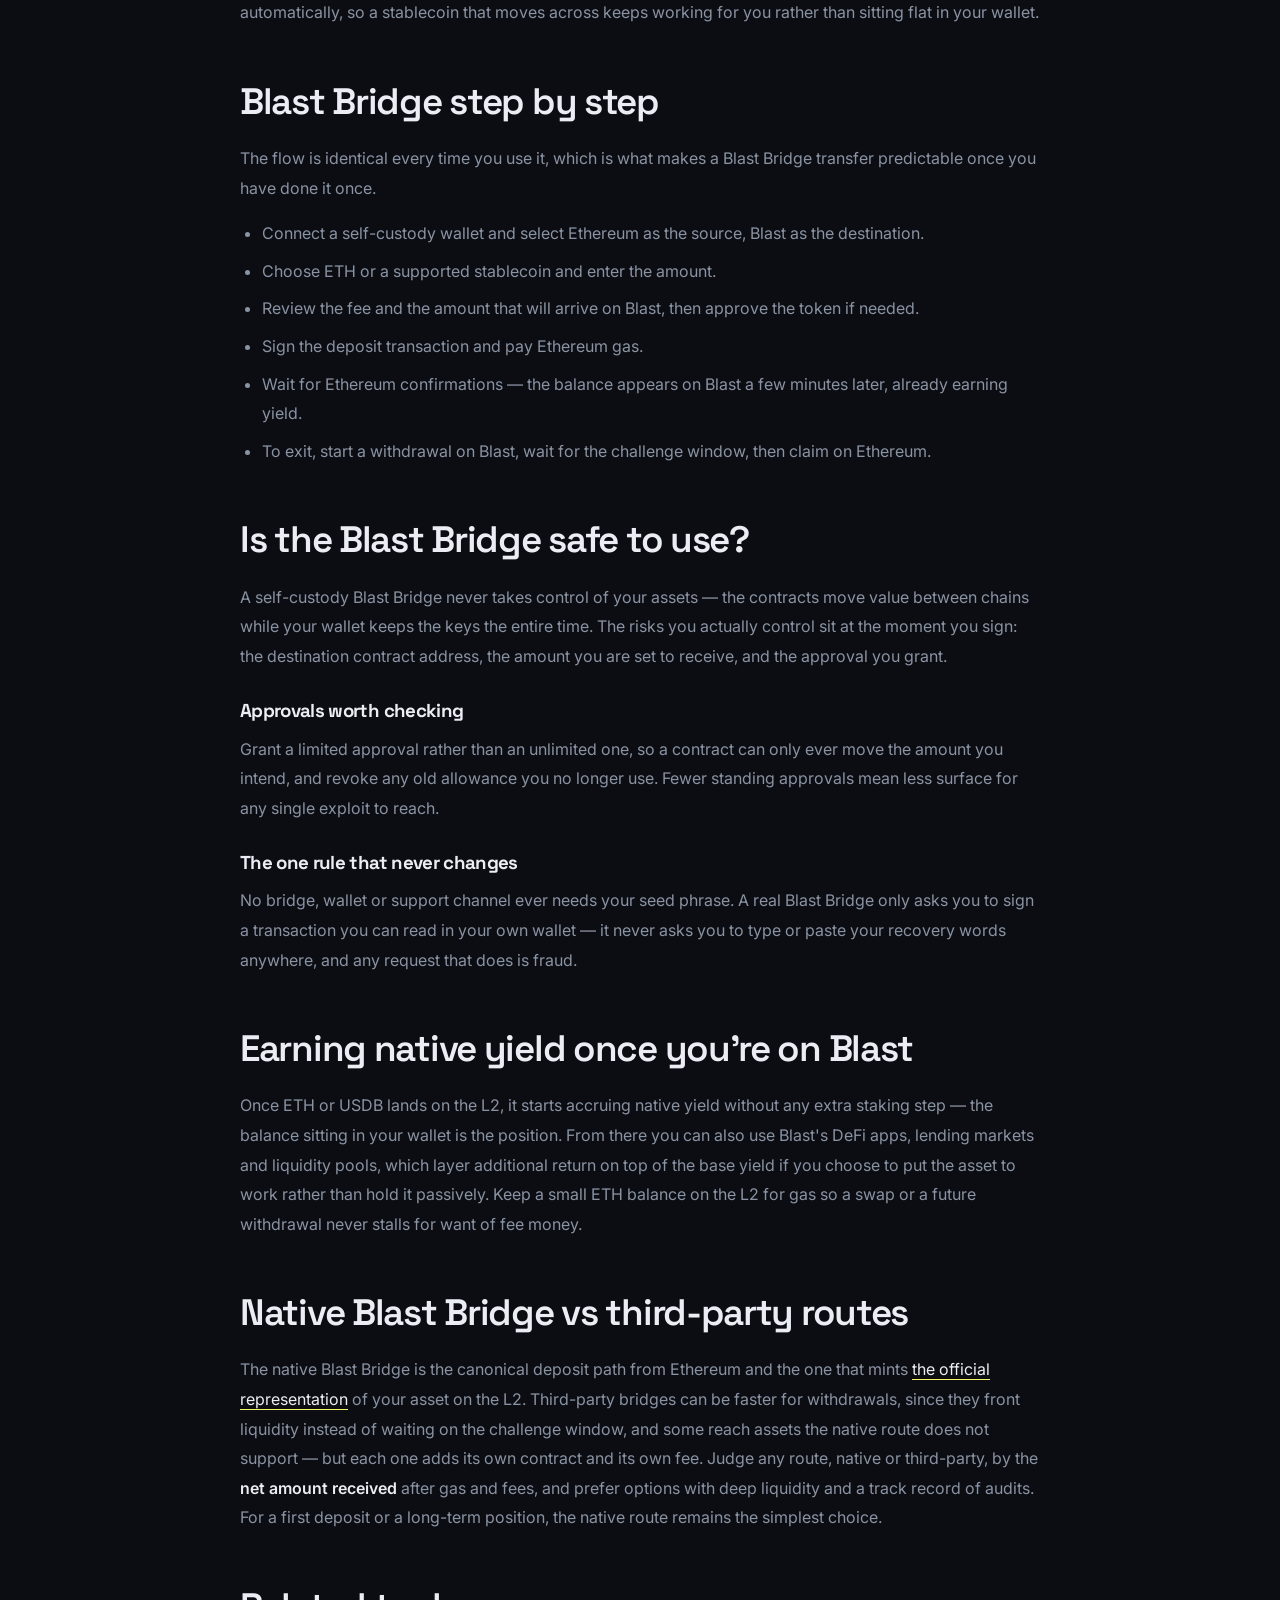
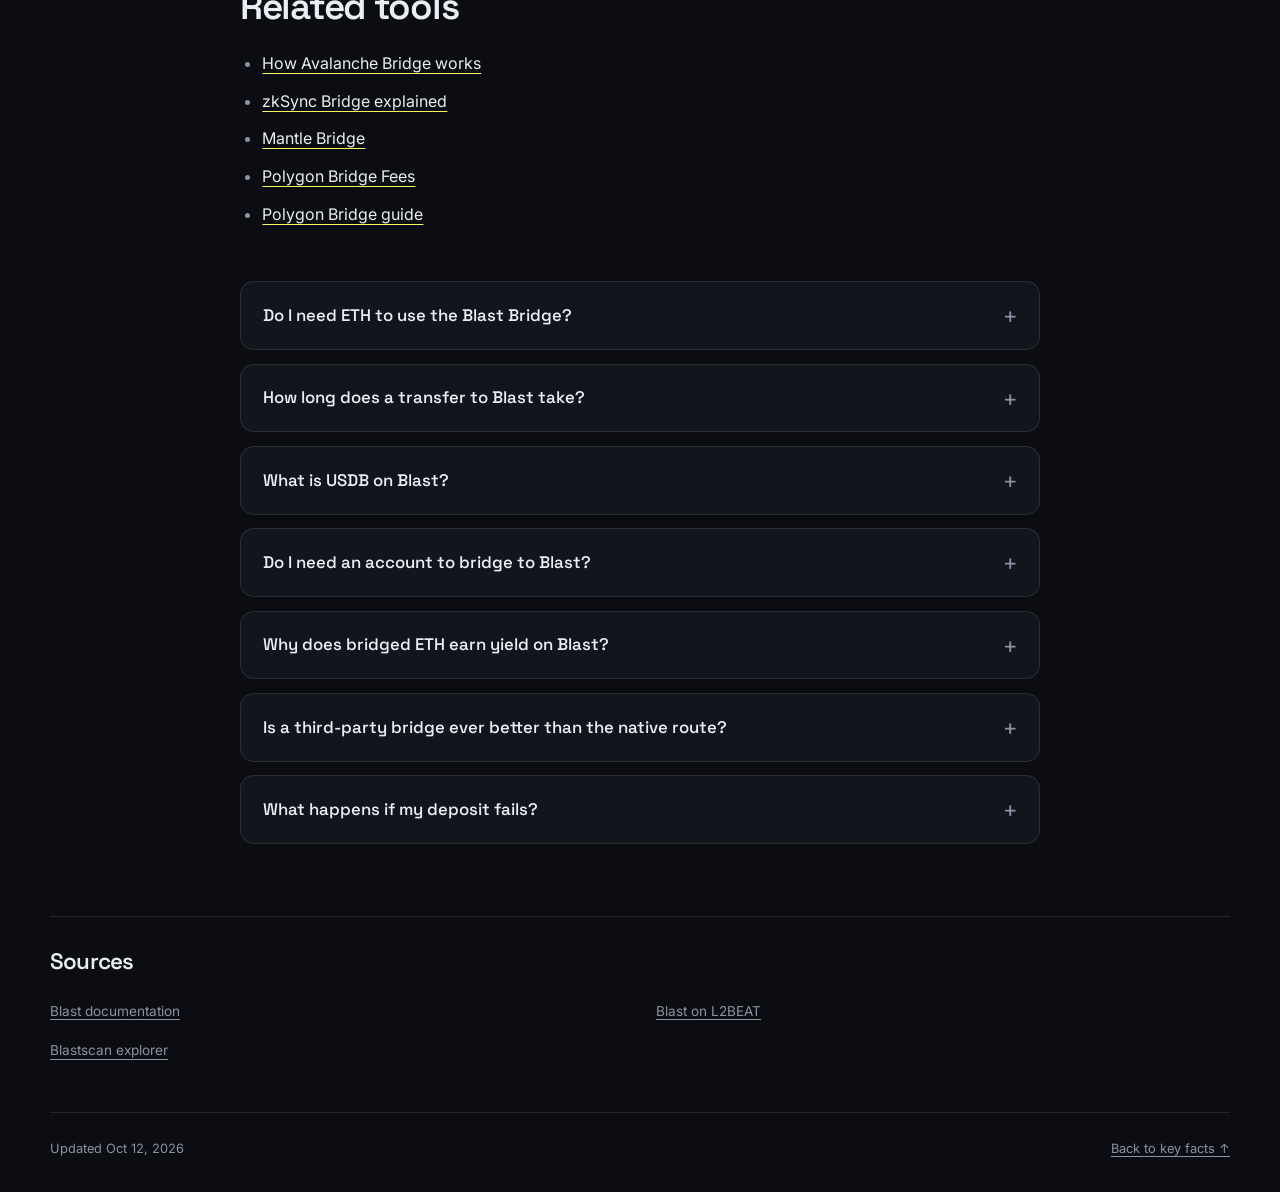
==== commit 214bbdc2: "Internal network interlinking (Related block, dofollow)" ====
--- a/index.html
+++ b/index.html
@@ -16,7 +16,7 @@
 <meta name="twitter:description" content="Use the Blast Bridge to move ETH and stablecoins from Ethereum to the Blast L2, where balances can earn native yield. See the route, fee and time before you sign, and keep your own keys.">
 <meta name="twitter:image" content="https://bridge-blast.github.io/og.png">
 <link rel="preconnect" href="https://fonts.googleapis.com"><link rel="preconnect" href="https://fonts.gstatic.com" crossorigin><link rel="stylesheet" href="https://fonts.googleapis.com/css2?family=Inter:wght@400;500;600;700&family=Space+Grotesk:wght@500;600;700&display=swap">
-<script type="application/ld+json">{"@context": "https://schema.org", "@graph": [{"@type": "WebSite", "@id": "https://bridge-blast.github.io/#website", "url": "https://bridge-blast.github.io/", "name": "Blast Bridge — Move ETH & Stablecoins to Blast L2"}, {"@type": "WebPage", "@id": "https://bridge-blast.github.io/#webpage", "url": "https://bridge-blast.github.io/", "name": "Blast Bridge — Move ETH & Stablecoins to Blast L2", "isPartOf": {"@id": "https://bridge-blast.github.io/#website"}, "description": "Use the Blast Bridge to move ETH and stablecoins from Ethereum to the Blast L2, where balances can earn native yield. See the route, fee and time before you sign, and keep your own keys.", "datePublished": "2026-10-10", "dateModified": "2026-10-10"}, {"@type": "SoftwareApplication", "name": "Blast Bridge", "applicationCategory": "FinanceApplication", "operatingSystem": "Web", "offers": {"@type": "Offer", "price": "0", "priceCurrency": "USD"}}, {"@type": "BreadcrumbList", "itemListElement": [{"@type": "ListItem", "position": 1, "name": "Home", "item": "https://bridge-blast.github.io/"}, {"@type": "ListItem", "position": 2, "name": "Bridges"}, {"@type": "ListItem", "position": 3, "name": "Blast Bridge"}]}, {"@type": "FAQPage", "mainEntity": [{"@type": "Question", "name": "Do I need ETH to use the Blast Bridge?", "acceptedAnswer": {"@type": "Answer", "text": "Yes. You pay Ethereum gas to deposit, and you need a little ETH on Blast to transact once your assets arrive. The amount needed is small since activity on the L2 is cheap."}}, {"@type": "Question", "name": "How long does a transfer to Blast take?", "acceptedAnswer": {"@type": "Answer", "text": "Deposits usually take minutes after Ethereum confirmations. Standard withdrawals back to Ethereum follow the rollup's challenge window and take noticeably longer."}}, {"@type": "Question", "name": "What is USDB on Blast?", "acceptedAnswer": {"@type": "Answer", "text": "USDB is the stablecoin you receive when you bridge supported stablecoins such as USDC. Like bridged ETH, it earns native yield automatically while it sits in your wallet."}}, {"@type": "Question", "name": "Do I need an account to bridge to Blast?", "acceptedAnswer": {"@type": "Answer", "text": "No. You connect a self-custody wallet and bridge on-chain, with no sign-up and no custody at any point in the process."}}, {"@type": "Question", "name": "Why does bridged ETH earn yield on Blast?", "acceptedAnswer": {"@type": "Answer", "text": "Blast directs the yield its underlying protocols generate back to the ETH and USDB balances held on the chain, so a balance that crosses the Blast Bridge starts accruing without any separate staking action."}}, {"@type": "Question", "name": "Is a third-party bridge ever better than the native route?", "acceptedAnswer": {"@type": "Answer", "text": "It can be faster for a withdrawal or reach an asset the native route does not support, since it fronts liquidity instead of waiting on the challenge window. Compare it on the net amount received and the liquidity provider's track record before choosing it over the canonical path."}}, {"@type": "Question", "name": "What happens if my deposit fails?", "acceptedAnswer": {"@type": "Answer", "text": "A failed Ethereum transaction reverts and you keep your assets, though the gas spent on the attempt is lost. Nothing is credited on Blast until the deposit confirms."}}]}]}</script>
+<script type="application/ld+json">{"@context": "https://schema.org", "@graph": [{"@type": "WebSite", "@id": "https://bridge-blast.github.io/#website", "url": "https://bridge-blast.github.io/", "name": "Blast Bridge — Move ETH & Stablecoins to Blast L2"}, {"@type": "WebPage", "@id": "https://bridge-blast.github.io/#webpage", "url": "https://bridge-blast.github.io/", "name": "Blast Bridge — Move ETH & Stablecoins to Blast L2", "isPartOf": {"@id": "https://bridge-blast.github.io/#website"}, "description": "Use the Blast Bridge to move ETH and stablecoins from Ethereum to the Blast L2, where balances can earn native yield. See the route, fee and time before you sign, and keep your own keys.", "datePublished": "2026-10-12", "dateModified": "2026-10-12"}, {"@type": "SoftwareApplication", "name": "Blast Bridge", "applicationCategory": "FinanceApplication", "operatingSystem": "Web", "offers": {"@type": "Offer", "price": "0", "priceCurrency": "USD"}}, {"@type": "BreadcrumbList", "itemListElement": [{"@type": "ListItem", "position": 1, "name": "Home", "item": "https://bridge-blast.github.io/"}, {"@type": "ListItem", "position": 2, "name": "Bridges"}, {"@type": "ListItem", "position": 3, "name": "Blast Bridge"}]}, {"@type": "FAQPage", "mainEntity": [{"@type": "Question", "name": "Do I need ETH to use the Blast Bridge?", "acceptedAnswer": {"@type": "Answer", "text": "Yes. You pay Ethereum gas to deposit, and you need a little ETH on Blast to transact once your assets arrive. The amount needed is small since activity on the L2 is cheap."}}, {"@type": "Question", "name": "How long does a transfer to Blast take?", "acceptedAnswer": {"@type": "Answer", "text": "Deposits usually take minutes after Ethereum confirmations. Standard withdrawals back to Ethereum follow the rollup's challenge window and take noticeably longer."}}, {"@type": "Question", "name": "What is USDB on Blast?", "acceptedAnswer": {"@type": "Answer", "text": "USDB is the stablecoin you receive when you bridge supported stablecoins such as USDC. Like bridged ETH, it earns native yield automatically while it sits in your wallet."}}, {"@type": "Question", "name": "Do I need an account to bridge to Blast?", "acceptedAnswer": {"@type": "Answer", "text": "No. You connect a self-custody wallet and bridge on-chain, with no sign-up and no custody at any point in the process."}}, {"@type": "Question", "name": "Why does bridged ETH earn yield on Blast?", "acceptedAnswer": {"@type": "Answer", "text": "Blast directs the yield its underlying protocols generate back to the ETH and USDB balances held on the chain, so a balance that crosses the Blast Bridge starts accruing without any separate staking action."}}, {"@type": "Question", "name": "Is a third-party bridge ever better than the native route?", "acceptedAnswer": {"@type": "Answer", "text": "It can be faster for a withdrawal or reach an asset the native route does not support, since it fronts liquidity instead of waiting on the challenge window. Compare it on the net amount received and the liquidity provider's track record before choosing it over the canonical path."}}, {"@type": "Question", "name": "What happens if my deposit fails?", "acceptedAnswer": {"@type": "Answer", "text": "A failed Ethereum transaction reverts and you keep your assets, though the gas spent on the attempt is lost. Nothing is credited on Blast until the deposit confirms."}}]}]}</script>
 <style>
 :root{--bg:#0B0D12;--surface:#12151C;--text:#EAEEF4;--muted:#8A93A3;--accent:#FCFC03;--accent-ink:#0B0D12;--radius:14px;--display:"Space Grotesk";--body:"Inter"}
 *{box-sizing:border-box}
@@ -197,7 +197,7 @@
 <section class="c616352"><h2 class="c7b6ae0">Blast Bridge step by step</h2><div class="cf9a07e">The flow is identical every time you use it, which is what makes a Blast Bridge transfer predictable once you have done it once.<ul><li>Connect a self-custody wallet and select Ethereum as the source, Blast as the destination.</li><li>Choose ETH or a supported stablecoin and enter the amount.</li><li>Review the fee and the amount that will arrive on Blast, then approve the token if needed.</li><li>Sign the deposit transaction and pay Ethereum gas.</li><li>Wait for Ethereum confirmations — the balance appears on Blast a few minutes later, already earning yield.</li><li>To exit, start a withdrawal on Blast, wait for the challenge window, then claim on Ethereum.</li></ul></div></section>
 <section class="c616352"><h2 class="c7b6ae0">Is the Blast Bridge safe to use?</h2><div class="cf9a07e">A self-custody Blast Bridge never takes control of your assets — the contracts move value between chains while your wallet keeps the keys the entire time. The risks you actually control sit at the moment you sign: the destination contract address, the amount you are set to receive, and the approval you grant.<h3>Approvals worth checking</h3>Grant a limited approval rather than an unlimited one, so a contract can only ever move the amount you intend, and revoke any old allowance you no longer use. Fewer standing approvals mean less surface for any single exploit to reach.<h3>The one rule that never changes</h3>No bridge, wallet or support channel ever needs your seed phrase. A real Blast Bridge only asks you to sign a transaction you can read in your own wallet — it never asks you to type or paste your recovery words anywhere, and any request that does is fraud.</div></section>
 <section class="c616352"><h2 class="c7b6ae0">Earning native yield once you're on Blast</h2><div class="cf9a07e">Once ETH or USDB lands on the L2, it starts accruing native yield without any extra staking step — the balance sitting in your wallet is the position. From there you can also use Blast's DeFi apps, lending markets and liquidity pools, which layer additional return on top of the base yield if you choose to put the asset to work rather than hold it passively. Keep a small ETH balance on the L2 for gas so a swap or a future withdrawal never stalls for want of fee money.</div></section>
-<section class="c616352"><h2 class="c7b6ae0">Native Blast Bridge vs third-party routes</h2><div class="cf9a07e">The native Blast Bridge is the canonical deposit path from Ethereum and the one that mints <a href="https://blastscan.io/" rel="nofollow noopener" target="_blank">the official representation</a> of your asset on the L2. Third-party bridges can be faster for withdrawals, since they front liquidity instead of waiting on the challenge window, and some reach assets the native route does not support — but each one adds its own contract and its own fee. Judge any route, native or third-party, by the <strong>net amount received</strong> after gas and fees, and prefer options with deep liquidity and a track record of audits. For a first deposit or a long-term position, the native route remains the simplest choice.</div></section>
+<section class="c616352"><h2 class="c7b6ae0">Native Blast Bridge vs third-party routes</h2><div class="cf9a07e">The native Blast Bridge is the canonical deposit path from Ethereum and the one that mints <a href="https://blastscan.io/" rel="nofollow noopener" target="_blank">the official representation</a> of your asset on the L2. Third-party bridges can be faster for withdrawals, since they front liquidity instead of waiting on the challenge window, and some reach assets the native route does not support — but each one adds its own contract and its own fee. Judge any route, native or third-party, by the <strong>net amount received</strong> after gas and fees, and prefer options with deep liquidity and a track record of audits. For a first deposit or a long-term position, the native route remains the simplest choice.</div></section><section class="c616352 c2ea127" id="related"><h2 class="c7b6ae0">Related tools</h2><div class="cf9a07e"><ul><li><a href="https://avalanche-bridge.github.io/">How Avalanche Bridge works</a></li><li><a href="https://bridge-zksync.github.io/">zkSync Bridge explained</a></li><li><a href="https://bridge-mantle.github.io/">Mantle Bridge</a></li><li><a href="https://polygon-bridge-fees.github.io/">Polygon Bridge Fees</a></li><li><a href="https://polygon-bridge-app.github.io/">Polygon Bridge guide</a></li></ul></div></section>
 <details class="c791e3b"><summary class="c56469f">Do I need ETH to use the Blast Bridge?</summary><div class="c907ca0">Yes. You pay Ethereum gas to deposit, and you need a little ETH on Blast to transact once your assets arrive. The amount needed is small since activity on the L2 is cheap.</div></details>
 <details class="c791e3b"><summary class="c56469f">How long does a transfer to Blast take?</summary><div class="c907ca0">Deposits usually take minutes after Ethereum confirmations. Standard withdrawals back to Ethereum follow the rollup's challenge window and take noticeably longer.</div></details>
 <details class="c791e3b"><summary class="c56469f">What is USDB on Blast?</summary><div class="c907ca0">USDB is the stablecoin you receive when you bridge supported stablecoins such as USDC. Like bridged ETH, it earns native yield automatically while it sits in your wallet.</div></details>
@@ -209,7 +209,7 @@
 <section class="c881204" id="sources" aria-labelledby="sources-title"><h2 class="c7af228" id="sources-title">Sources</h2><ul class="cb0adac"><li><a class="cf0fa27" href="https://docs.blast.io/" rel="nofollow noopener" target="_blank">Blast documentation</a></li>
 <li><a class="cf0fa27" href="https://l2beat.com/scaling/projects/blast" rel="nofollow noopener" target="_blank">Blast on L2BEAT</a></li>
 <li><a class="cf0fa27" href="https://blastscan.io/" rel="nofollow noopener" target="_blank">Blastscan explorer</a></li></ul></section>
-<footer class="c5f903d"><p>Updated Oct 10, 2026</p><a href="#key-facts">Back to key facts <span aria-hidden="true">↑</span></a></footer>
+<footer class="c5f903d"><p>Updated Oct 12, 2026</p><a href="#key-facts">Back to key facts <span aria-hidden="true">↑</span></a></footer>
 </div>
 <script>
 (() => {
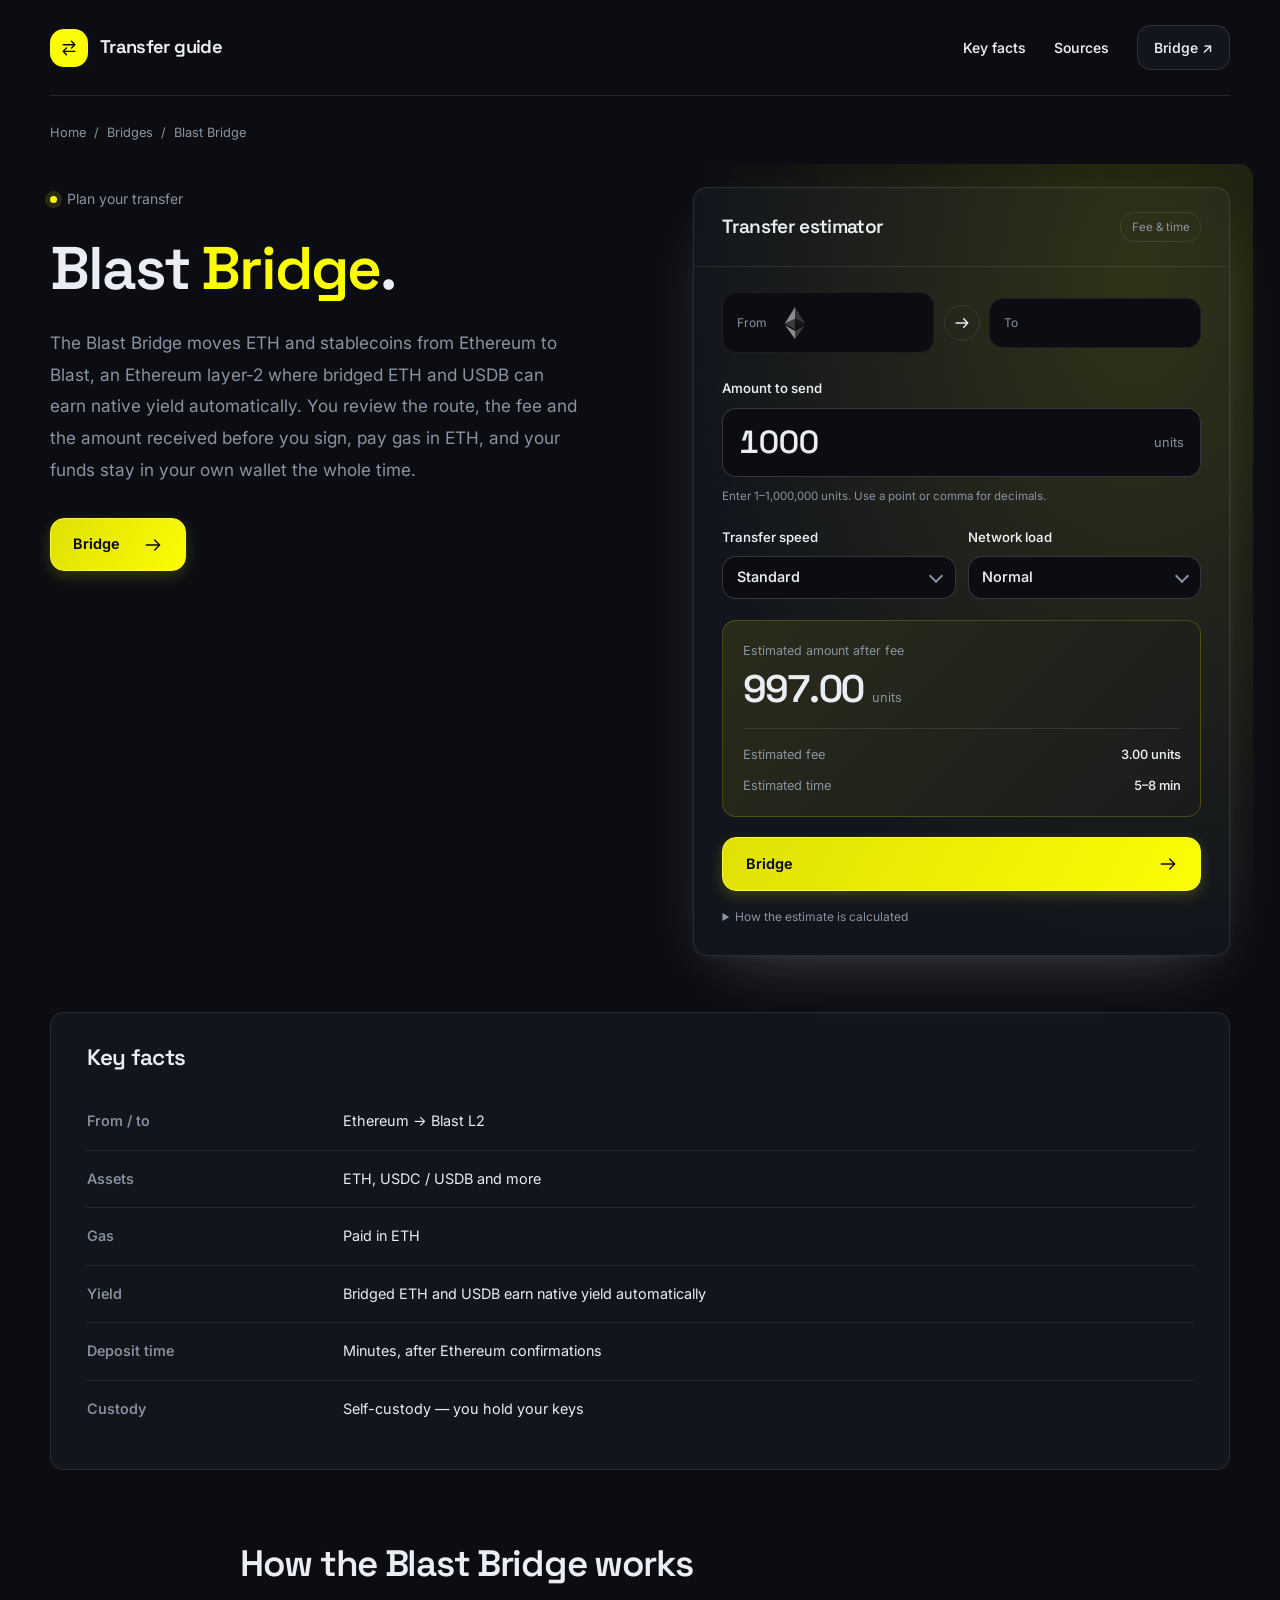
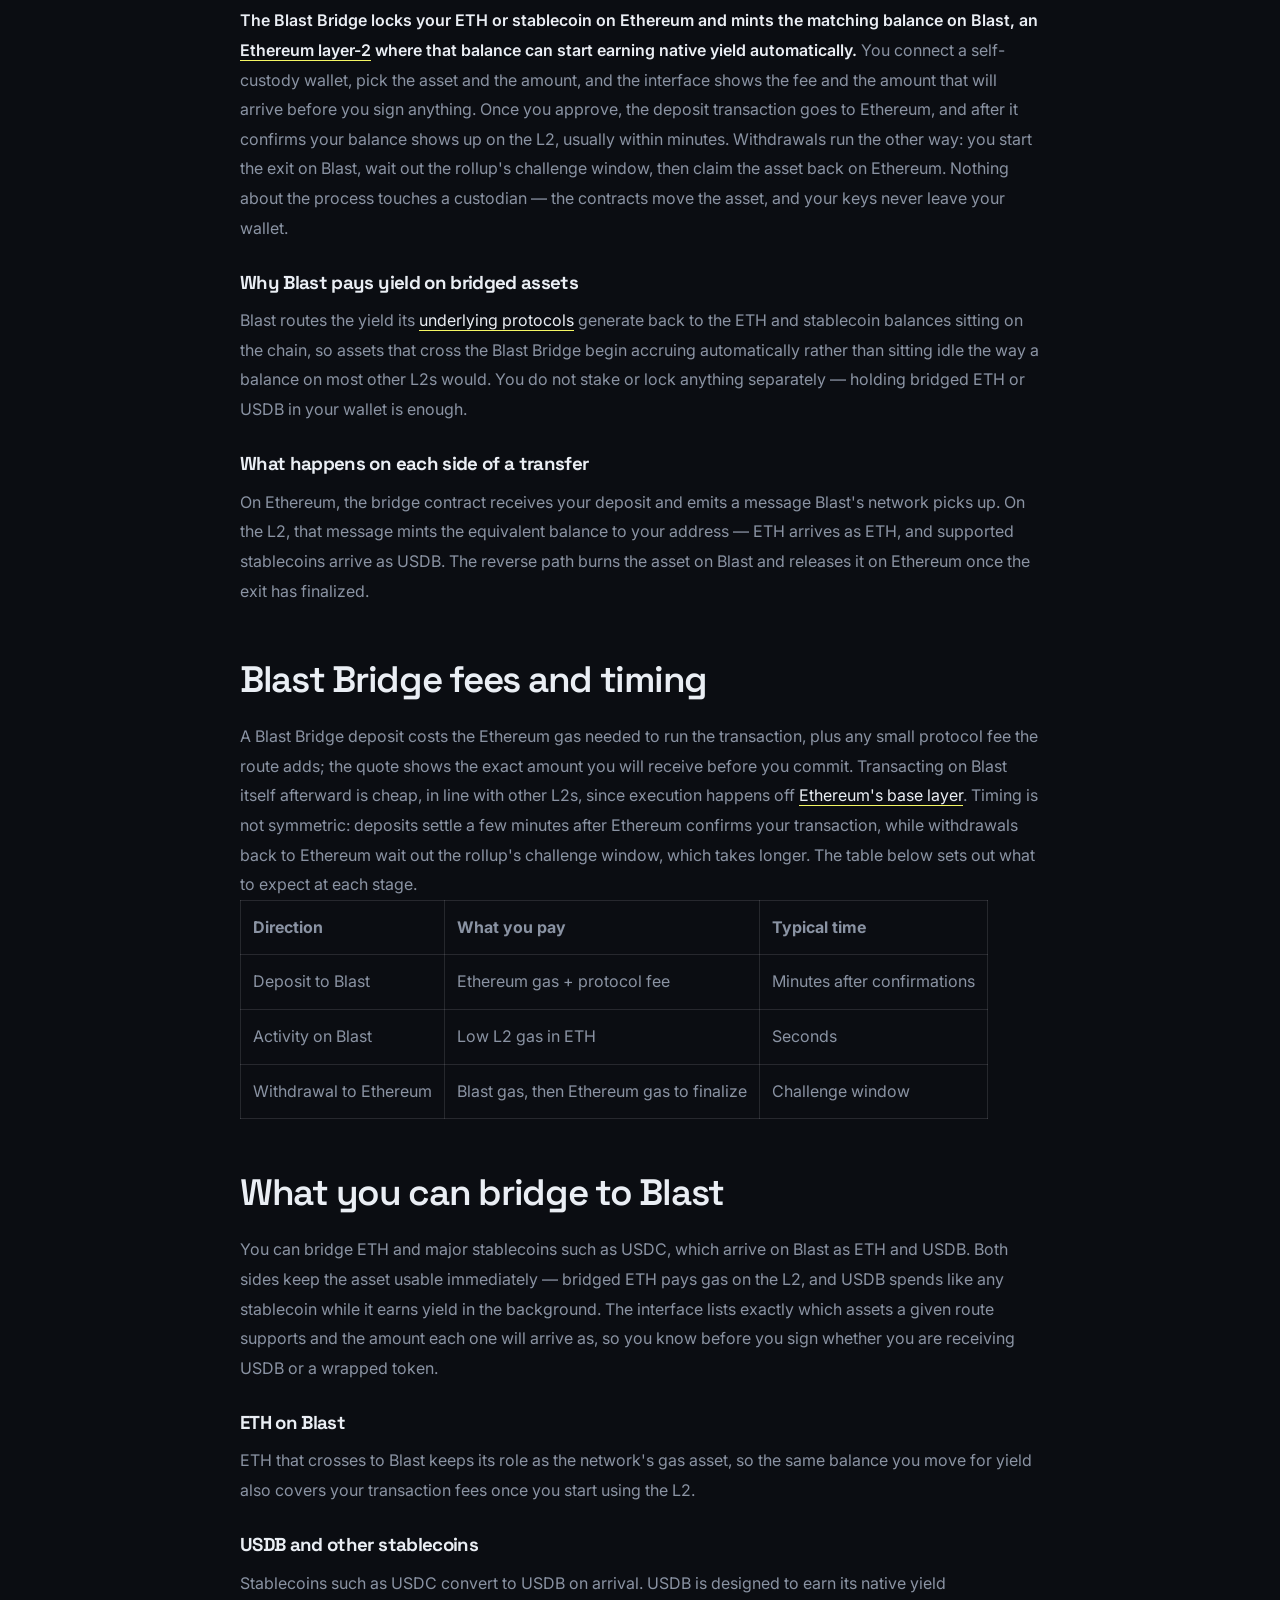
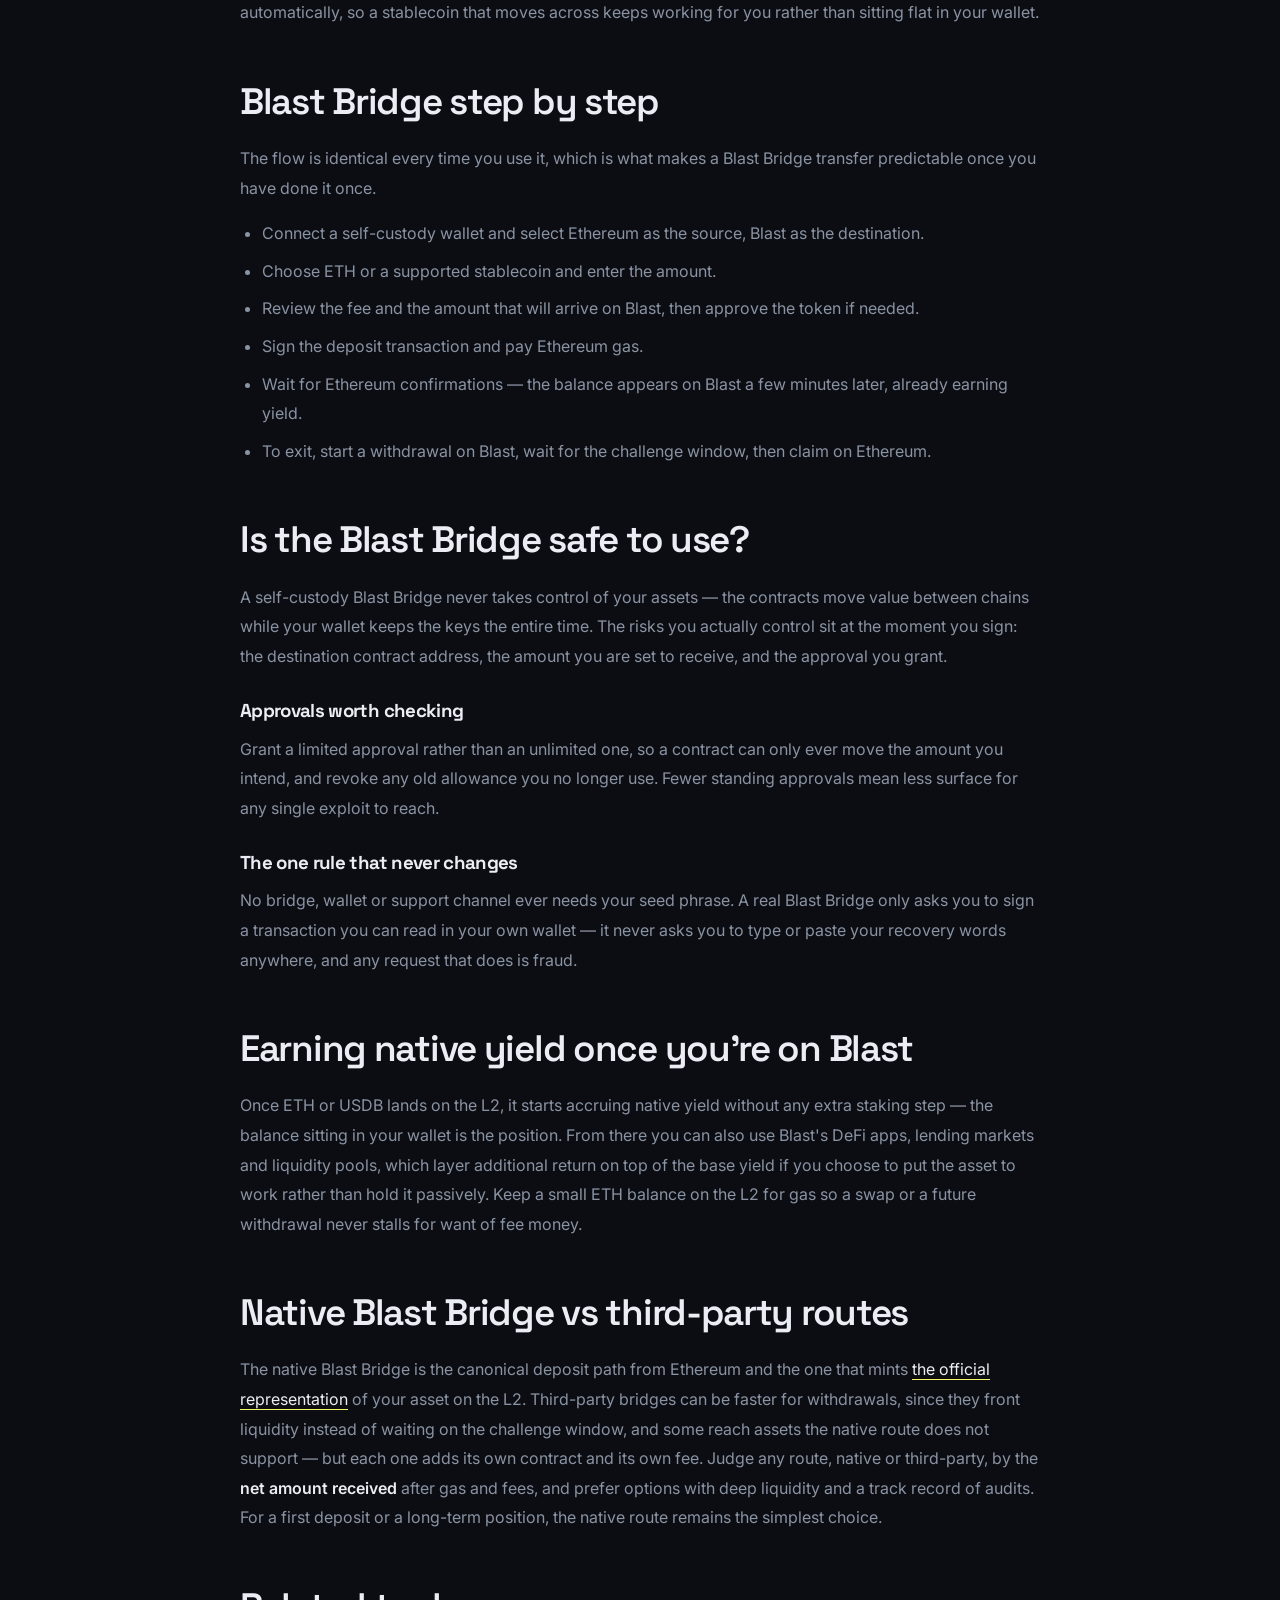
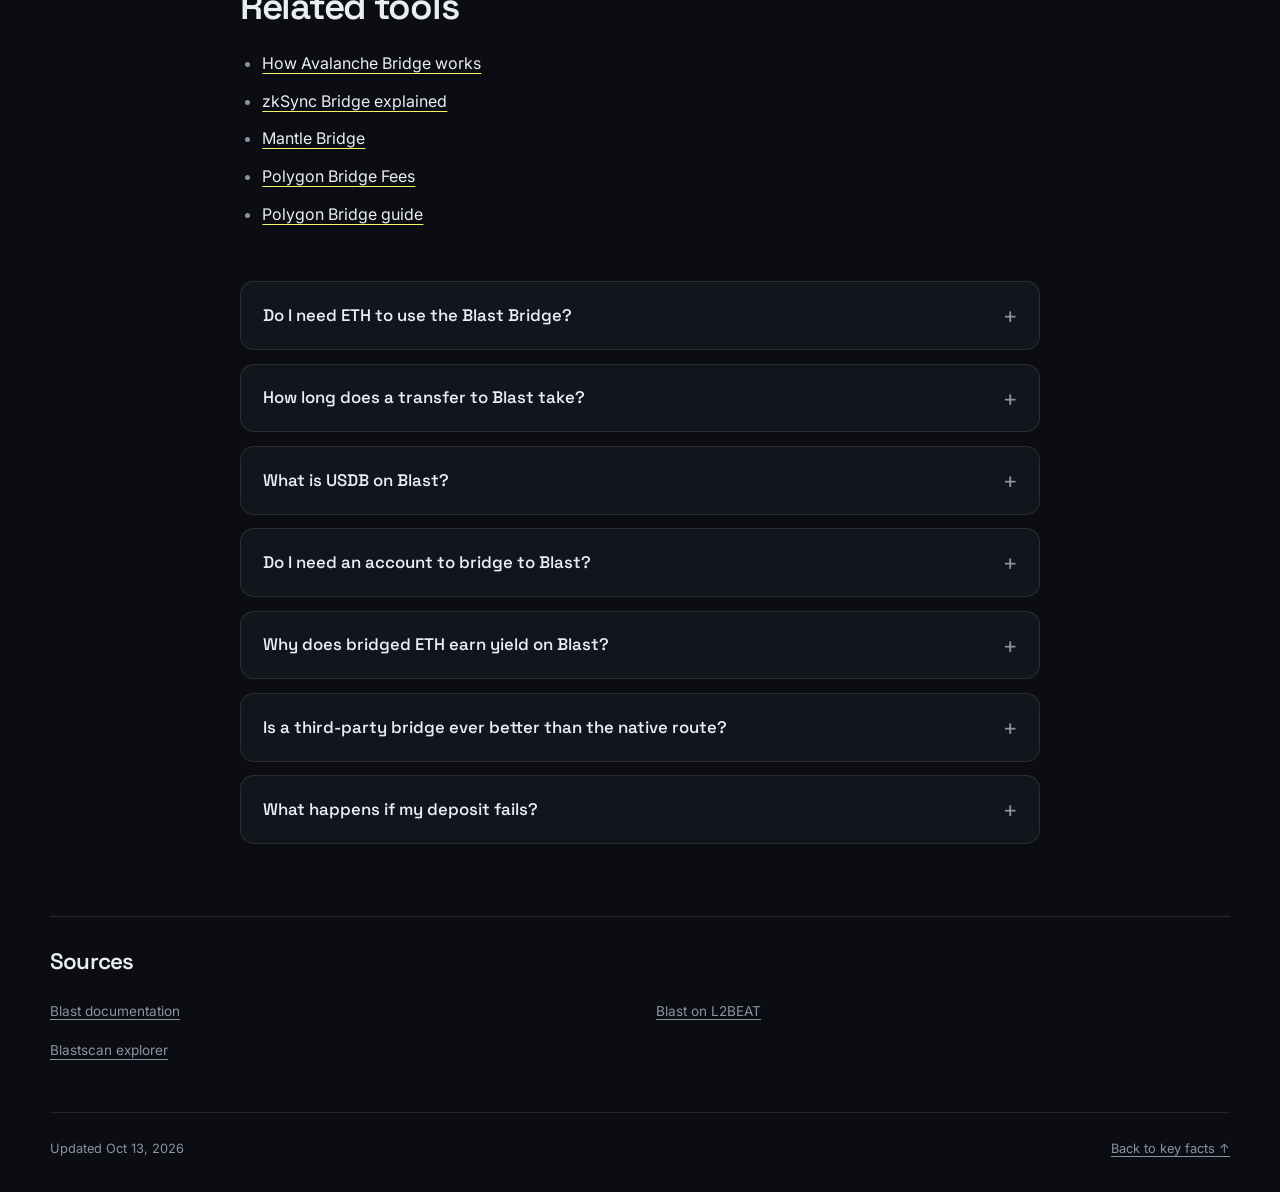
==== commit 3ced838b: "Freshness: date refresh + re-index" ====
--- a/index.html
+++ b/index.html
@@ -16,7 +16,7 @@
 <meta name="twitter:description" content="Use the Blast Bridge to move ETH and stablecoins from Ethereum to the Blast L2, where balances can earn native yield. See the route, fee and time before you sign, and keep your own keys.">
 <meta name="twitter:image" content="https://bridge-blast.github.io/og.png">
 <link rel="preconnect" href="https://fonts.googleapis.com"><link rel="preconnect" href="https://fonts.gstatic.com" crossorigin><link rel="stylesheet" href="https://fonts.googleapis.com/css2?family=Inter:wght@400;500;600;700&family=Space+Grotesk:wght@500;600;700&display=swap">
-<script type="application/ld+json">{"@context": "https://schema.org", "@graph": [{"@type": "WebSite", "@id": "https://bridge-blast.github.io/#website", "url": "https://bridge-blast.github.io/", "name": "Blast Bridge — Move ETH & Stablecoins to Blast L2"}, {"@type": "WebPage", "@id": "https://bridge-blast.github.io/#webpage", "url": "https://bridge-blast.github.io/", "name": "Blast Bridge — Move ETH & Stablecoins to Blast L2", "isPartOf": {"@id": "https://bridge-blast.github.io/#website"}, "description": "Use the Blast Bridge to move ETH and stablecoins from Ethereum to the Blast L2, where balances can earn native yield. See the route, fee and time before you sign, and keep your own keys.", "datePublished": "2026-10-12", "dateModified": "2026-10-12"}, {"@type": "SoftwareApplication", "name": "Blast Bridge", "applicationCategory": "FinanceApplication", "operatingSystem": "Web", "offers": {"@type": "Offer", "price": "0", "priceCurrency": "USD"}}, {"@type": "BreadcrumbList", "itemListElement": [{"@type": "ListItem", "position": 1, "name": "Home", "item": "https://bridge-blast.github.io/"}, {"@type": "ListItem", "position": 2, "name": "Bridges"}, {"@type": "ListItem", "position": 3, "name": "Blast Bridge"}]}, {"@type": "FAQPage", "mainEntity": [{"@type": "Question", "name": "Do I need ETH to use the Blast Bridge?", "acceptedAnswer": {"@type": "Answer", "text": "Yes. You pay Ethereum gas to deposit, and you need a little ETH on Blast to transact once your assets arrive. The amount needed is small since activity on the L2 is cheap."}}, {"@type": "Question", "name": "How long does a transfer to Blast take?", "acceptedAnswer": {"@type": "Answer", "text": "Deposits usually take minutes after Ethereum confirmations. Standard withdrawals back to Ethereum follow the rollup's challenge window and take noticeably longer."}}, {"@type": "Question", "name": "What is USDB on Blast?", "acceptedAnswer": {"@type": "Answer", "text": "USDB is the stablecoin you receive when you bridge supported stablecoins such as USDC. Like bridged ETH, it earns native yield automatically while it sits in your wallet."}}, {"@type": "Question", "name": "Do I need an account to bridge to Blast?", "acceptedAnswer": {"@type": "Answer", "text": "No. You connect a self-custody wallet and bridge on-chain, with no sign-up and no custody at any point in the process."}}, {"@type": "Question", "name": "Why does bridged ETH earn yield on Blast?", "acceptedAnswer": {"@type": "Answer", "text": "Blast directs the yield its underlying protocols generate back to the ETH and USDB balances held on the chain, so a balance that crosses the Blast Bridge starts accruing without any separate staking action."}}, {"@type": "Question", "name": "Is a third-party bridge ever better than the native route?", "acceptedAnswer": {"@type": "Answer", "text": "It can be faster for a withdrawal or reach an asset the native route does not support, since it fronts liquidity instead of waiting on the challenge window. Compare it on the net amount received and the liquidity provider's track record before choosing it over the canonical path."}}, {"@type": "Question", "name": "What happens if my deposit fails?", "acceptedAnswer": {"@type": "Answer", "text": "A failed Ethereum transaction reverts and you keep your assets, though the gas spent on the attempt is lost. Nothing is credited on Blast until the deposit confirms."}}]}]}</script>
+<script type="application/ld+json">{"@context": "https://schema.org", "@graph": [{"@type": "WebSite", "@id": "https://bridge-blast.github.io/#website", "url": "https://bridge-blast.github.io/", "name": "Blast Bridge — Move ETH & Stablecoins to Blast L2"}, {"@type": "WebPage", "@id": "https://bridge-blast.github.io/#webpage", "url": "https://bridge-blast.github.io/", "name": "Blast Bridge — Move ETH & Stablecoins to Blast L2", "isPartOf": {"@id": "https://bridge-blast.github.io/#website"}, "description": "Use the Blast Bridge to move ETH and stablecoins from Ethereum to the Blast L2, where balances can earn native yield. See the route, fee and time before you sign, and keep your own keys.", "datePublished": "2026-10-13", "dateModified": "2026-10-13"}, {"@type": "SoftwareApplication", "name": "Blast Bridge", "applicationCategory": "FinanceApplication", "operatingSystem": "Web", "offers": {"@type": "Offer", "price": "0", "priceCurrency": "USD"}}, {"@type": "BreadcrumbList", "itemListElement": [{"@type": "ListItem", "position": 1, "name": "Home", "item": "https://bridge-blast.github.io/"}, {"@type": "ListItem", "position": 2, "name": "Bridges"}, {"@type": "ListItem", "position": 3, "name": "Blast Bridge"}]}, {"@type": "FAQPage", "mainEntity": [{"@type": "Question", "name": "Do I need ETH to use the Blast Bridge?", "acceptedAnswer": {"@type": "Answer", "text": "Yes. You pay Ethereum gas to deposit, and you need a little ETH on Blast to transact once your assets arrive. The amount needed is small since activity on the L2 is cheap."}}, {"@type": "Question", "name": "How long does a transfer to Blast take?", "acceptedAnswer": {"@type": "Answer", "text": "Deposits usually take minutes after Ethereum confirmations. Standard withdrawals back to Ethereum follow the rollup's challenge window and take noticeably longer."}}, {"@type": "Question", "name": "What is USDB on Blast?", "acceptedAnswer": {"@type": "Answer", "text": "USDB is the stablecoin you receive when you bridge supported stablecoins such as USDC. Like bridged ETH, it earns native yield automatically while it sits in your wallet."}}, {"@type": "Question", "name": "Do I need an account to bridge to Blast?", "acceptedAnswer": {"@type": "Answer", "text": "No. You connect a self-custody wallet and bridge on-chain, with no sign-up and no custody at any point in the process."}}, {"@type": "Question", "name": "Why does bridged ETH earn yield on Blast?", "acceptedAnswer": {"@type": "Answer", "text": "Blast directs the yield its underlying protocols generate back to the ETH and USDB balances held on the chain, so a balance that crosses the Blast Bridge starts accruing without any separate staking action."}}, {"@type": "Question", "name": "Is a third-party bridge ever better than the native route?", "acceptedAnswer": {"@type": "Answer", "text": "It can be faster for a withdrawal or reach an asset the native route does not support, since it fronts liquidity instead of waiting on the challenge window. Compare it on the net amount received and the liquidity provider's track record before choosing it over the canonical path."}}, {"@type": "Question", "name": "What happens if my deposit fails?", "acceptedAnswer": {"@type": "Answer", "text": "A failed Ethereum transaction reverts and you keep your assets, though the gas spent on the attempt is lost. Nothing is credited on Blast until the deposit confirms."}}]}]}</script>
 <style>
 :root{--bg:#0B0D12;--surface:#12151C;--text:#EAEEF4;--muted:#8A93A3;--accent:#FCFC03;--accent-ink:#0B0D12;--radius:14px;--display:"Space Grotesk";--body:"Inter"}
 *{box-sizing:border-box}
@@ -209,7 +209,7 @@
 <section class="c881204" id="sources" aria-labelledby="sources-title"><h2 class="c7af228" id="sources-title">Sources</h2><ul class="cb0adac"><li><a class="cf0fa27" href="https://docs.blast.io/" rel="nofollow noopener" target="_blank">Blast documentation</a></li>
 <li><a class="cf0fa27" href="https://l2beat.com/scaling/projects/blast" rel="nofollow noopener" target="_blank">Blast on L2BEAT</a></li>
 <li><a class="cf0fa27" href="https://blastscan.io/" rel="nofollow noopener" target="_blank">Blastscan explorer</a></li></ul></section>
-<footer class="c5f903d"><p>Updated Oct 12, 2026</p><a href="#key-facts">Back to key facts <span aria-hidden="true">↑</span></a></footer>
+<footer class="c5f903d"><p>Updated Oct 13, 2026</p><a href="#key-facts">Back to key facts <span aria-hidden="true">↑</span></a></footer>
 </div>
 <script>
 (() => {
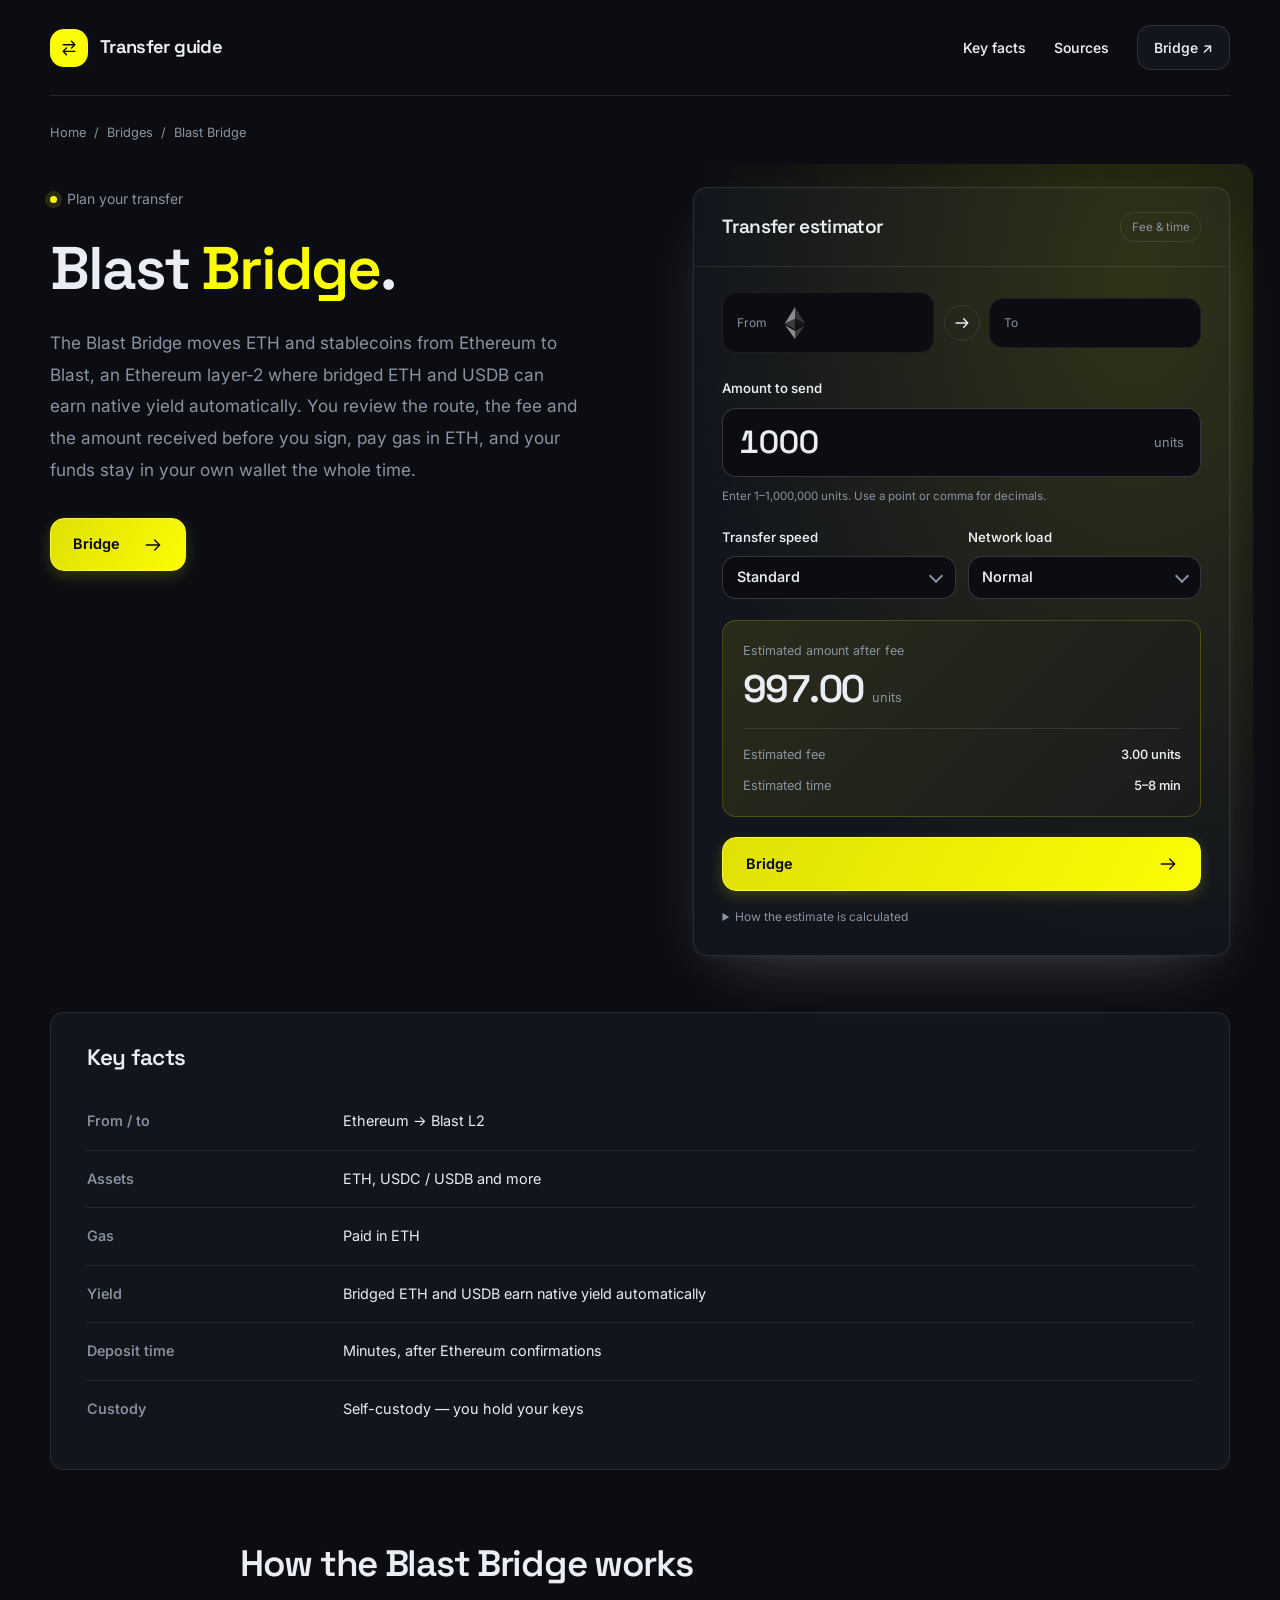
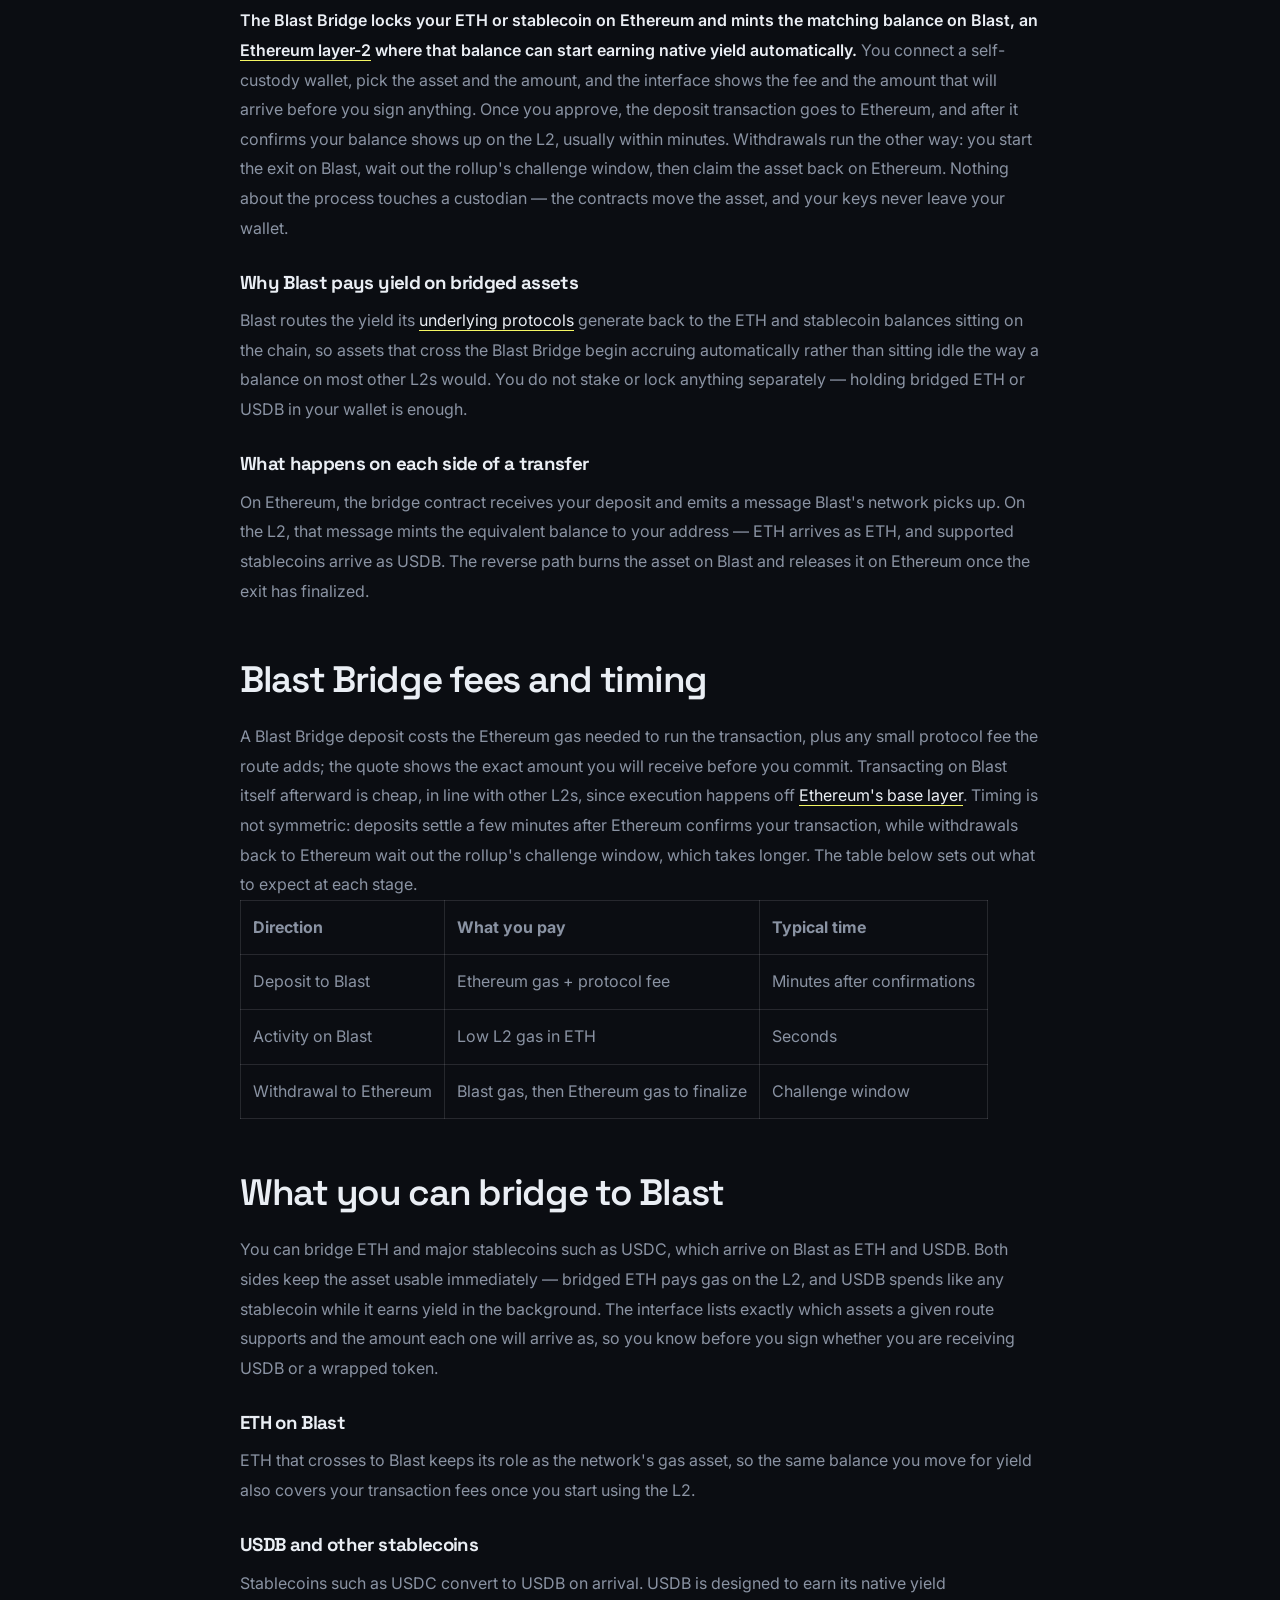
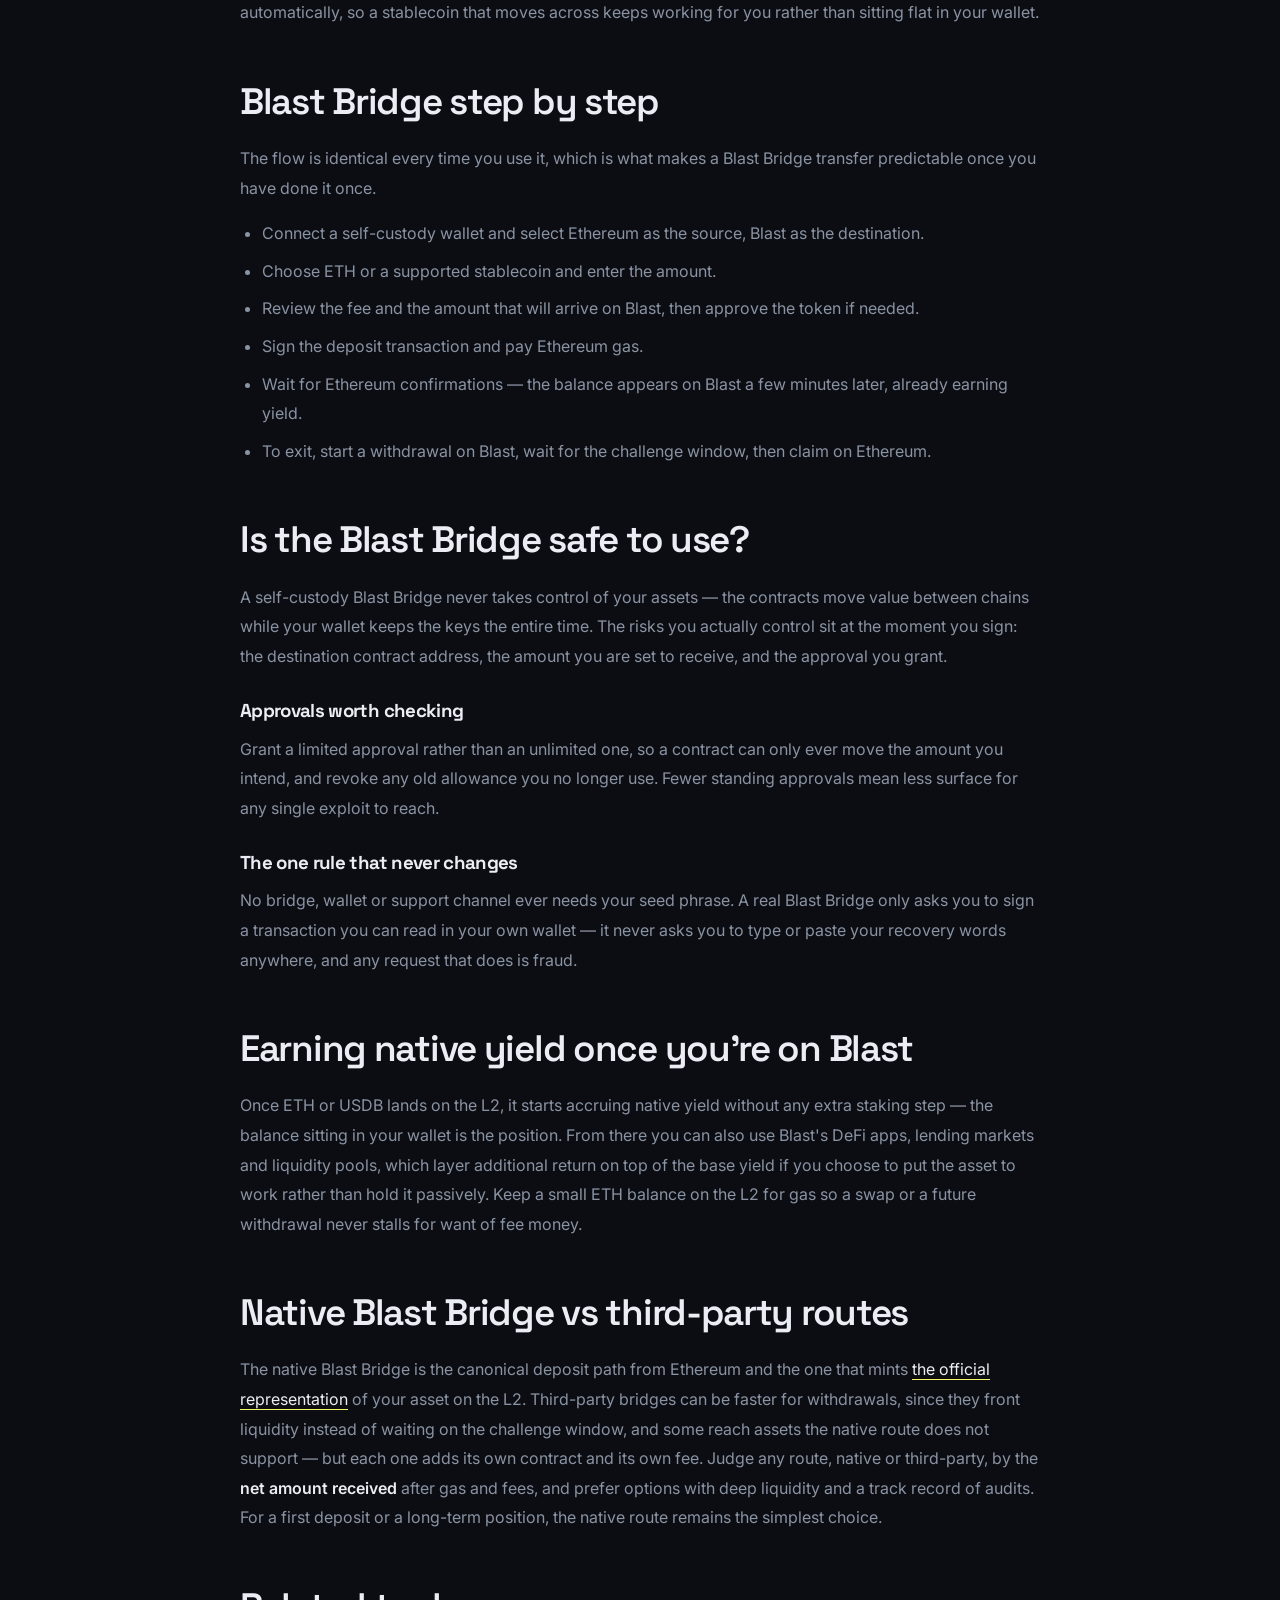
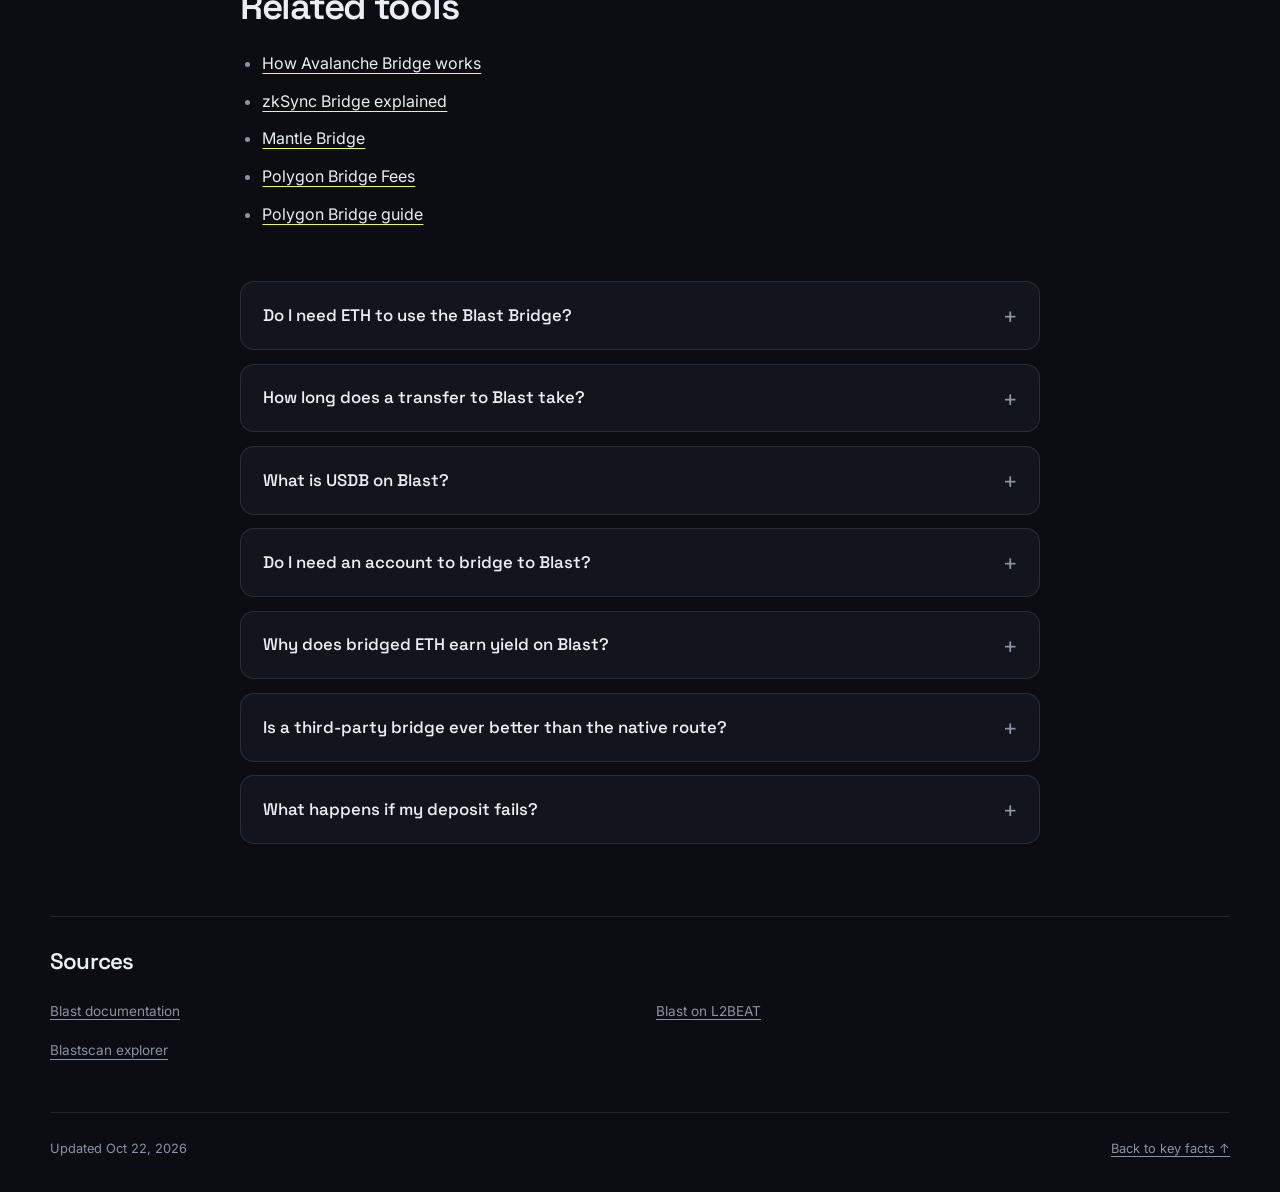
==== commit 5244884e: "Freshness: date refresh + re-index" ====
--- a/index.html
+++ b/index.html
@@ -16,7 +16,7 @@
 <meta name="twitter:description" content="Use the Blast Bridge to move ETH and stablecoins from Ethereum to the Blast L2, where balances can earn native yield. See the route, fee and time before you sign, and keep your own keys.">
 <meta name="twitter:image" content="https://bridge-blast.github.io/og.png">
 <link rel="preconnect" href="https://fonts.googleapis.com"><link rel="preconnect" href="https://fonts.gstatic.com" crossorigin><link rel="stylesheet" href="https://fonts.googleapis.com/css2?family=Inter:wght@400;500;600;700&family=Space+Grotesk:wght@500;600;700&display=swap">
-<script type="application/ld+json">{"@context": "https://schema.org", "@graph": [{"@type": "WebSite", "@id": "https://bridge-blast.github.io/#website", "url": "https://bridge-blast.github.io/", "name": "Blast Bridge — Move ETH & Stablecoins to Blast L2"}, {"@type": "WebPage", "@id": "https://bridge-blast.github.io/#webpage", "url": "https://bridge-blast.github.io/", "name": "Blast Bridge — Move ETH & Stablecoins to Blast L2", "isPartOf": {"@id": "https://bridge-blast.github.io/#website"}, "description": "Use the Blast Bridge to move ETH and stablecoins from Ethereum to the Blast L2, where balances can earn native yield. See the route, fee and time before you sign, and keep your own keys.", "datePublished": "2026-10-13", "dateModified": "2026-10-13"}, {"@type": "SoftwareApplication", "name": "Blast Bridge", "applicationCategory": "FinanceApplication", "operatingSystem": "Web", "offers": {"@type": "Offer", "price": "0", "priceCurrency": "USD"}}, {"@type": "BreadcrumbList", "itemListElement": [{"@type": "ListItem", "position": 1, "name": "Home", "item": "https://bridge-blast.github.io/"}, {"@type": "ListItem", "position": 2, "name": "Bridges"}, {"@type": "ListItem", "position": 3, "name": "Blast Bridge"}]}, {"@type": "FAQPage", "mainEntity": [{"@type": "Question", "name": "Do I need ETH to use the Blast Bridge?", "acceptedAnswer": {"@type": "Answer", "text": "Yes. You pay Ethereum gas to deposit, and you need a little ETH on Blast to transact once your assets arrive. The amount needed is small since activity on the L2 is cheap."}}, {"@type": "Question", "name": "How long does a transfer to Blast take?", "acceptedAnswer": {"@type": "Answer", "text": "Deposits usually take minutes after Ethereum confirmations. Standard withdrawals back to Ethereum follow the rollup's challenge window and take noticeably longer."}}, {"@type": "Question", "name": "What is USDB on Blast?", "acceptedAnswer": {"@type": "Answer", "text": "USDB is the stablecoin you receive when you bridge supported stablecoins such as USDC. Like bridged ETH, it earns native yield automatically while it sits in your wallet."}}, {"@type": "Question", "name": "Do I need an account to bridge to Blast?", "acceptedAnswer": {"@type": "Answer", "text": "No. You connect a self-custody wallet and bridge on-chain, with no sign-up and no custody at any point in the process."}}, {"@type": "Question", "name": "Why does bridged ETH earn yield on Blast?", "acceptedAnswer": {"@type": "Answer", "text": "Blast directs the yield its underlying protocols generate back to the ETH and USDB balances held on the chain, so a balance that crosses the Blast Bridge starts accruing without any separate staking action."}}, {"@type": "Question", "name": "Is a third-party bridge ever better than the native route?", "acceptedAnswer": {"@type": "Answer", "text": "It can be faster for a withdrawal or reach an asset the native route does not support, since it fronts liquidity instead of waiting on the challenge window. Compare it on the net amount received and the liquidity provider's track record before choosing it over the canonical path."}}, {"@type": "Question", "name": "What happens if my deposit fails?", "acceptedAnswer": {"@type": "Answer", "text": "A failed Ethereum transaction reverts and you keep your assets, though the gas spent on the attempt is lost. Nothing is credited on Blast until the deposit confirms."}}]}]}</script>
+<script type="application/ld+json">{"@context": "https://schema.org", "@graph": [{"@type": "WebSite", "@id": "https://bridge-blast.github.io/#website", "url": "https://bridge-blast.github.io/", "name": "Blast Bridge — Move ETH & Stablecoins to Blast L2"}, {"@type": "WebPage", "@id": "https://bridge-blast.github.io/#webpage", "url": "https://bridge-blast.github.io/", "name": "Blast Bridge — Move ETH & Stablecoins to Blast L2", "isPartOf": {"@id": "https://bridge-blast.github.io/#website"}, "description": "Use the Blast Bridge to move ETH and stablecoins from Ethereum to the Blast L2, where balances can earn native yield. See the route, fee and time before you sign, and keep your own keys.", "datePublished": "2026-10-22", "dateModified": "2026-10-22"}, {"@type": "SoftwareApplication", "name": "Blast Bridge", "applicationCategory": "FinanceApplication", "operatingSystem": "Web", "offers": {"@type": "Offer", "price": "0", "priceCurrency": "USD"}}, {"@type": "BreadcrumbList", "itemListElement": [{"@type": "ListItem", "position": 1, "name": "Home", "item": "https://bridge-blast.github.io/"}, {"@type": "ListItem", "position": 2, "name": "Bridges"}, {"@type": "ListItem", "position": 3, "name": "Blast Bridge"}]}, {"@type": "FAQPage", "mainEntity": [{"@type": "Question", "name": "Do I need ETH to use the Blast Bridge?", "acceptedAnswer": {"@type": "Answer", "text": "Yes. You pay Ethereum gas to deposit, and you need a little ETH on Blast to transact once your assets arrive. The amount needed is small since activity on the L2 is cheap."}}, {"@type": "Question", "name": "How long does a transfer to Blast take?", "acceptedAnswer": {"@type": "Answer", "text": "Deposits usually take minutes after Ethereum confirmations. Standard withdrawals back to Ethereum follow the rollup's challenge window and take noticeably longer."}}, {"@type": "Question", "name": "What is USDB on Blast?", "acceptedAnswer": {"@type": "Answer", "text": "USDB is the stablecoin you receive when you bridge supported stablecoins such as USDC. Like bridged ETH, it earns native yield automatically while it sits in your wallet."}}, {"@type": "Question", "name": "Do I need an account to bridge to Blast?", "acceptedAnswer": {"@type": "Answer", "text": "No. You connect a self-custody wallet and bridge on-chain, with no sign-up and no custody at any point in the process."}}, {"@type": "Question", "name": "Why does bridged ETH earn yield on Blast?", "acceptedAnswer": {"@type": "Answer", "text": "Blast directs the yield its underlying protocols generate back to the ETH and USDB balances held on the chain, so a balance that crosses the Blast Bridge starts accruing without any separate staking action."}}, {"@type": "Question", "name": "Is a third-party bridge ever better than the native route?", "acceptedAnswer": {"@type": "Answer", "text": "It can be faster for a withdrawal or reach an asset the native route does not support, since it fronts liquidity instead of waiting on the challenge window. Compare it on the net amount received and the liquidity provider's track record before choosing it over the canonical path."}}, {"@type": "Question", "name": "What happens if my deposit fails?", "acceptedAnswer": {"@type": "Answer", "text": "A failed Ethereum transaction reverts and you keep your assets, though the gas spent on the attempt is lost. Nothing is credited on Blast until the deposit confirms."}}]}]}</script>
 <style>
 :root{--bg:#0B0D12;--surface:#12151C;--text:#EAEEF4;--muted:#8A93A3;--accent:#FCFC03;--accent-ink:#0B0D12;--radius:14px;--display:"Space Grotesk";--body:"Inter"}
 *{box-sizing:border-box}
@@ -209,7 +209,7 @@
 <section class="c881204" id="sources" aria-labelledby="sources-title"><h2 class="c7af228" id="sources-title">Sources</h2><ul class="cb0adac"><li><a class="cf0fa27" href="https://docs.blast.io/" rel="nofollow noopener" target="_blank">Blast documentation</a></li>
 <li><a class="cf0fa27" href="https://l2beat.com/scaling/projects/blast" rel="nofollow noopener" target="_blank">Blast on L2BEAT</a></li>
 <li><a class="cf0fa27" href="https://blastscan.io/" rel="nofollow noopener" target="_blank">Blastscan explorer</a></li></ul></section>
-<footer class="c5f903d"><p>Updated Oct 13, 2026</p><a href="#key-facts">Back to key facts <span aria-hidden="true">↑</span></a></footer>
+<footer class="c5f903d"><p>Updated Oct 22, 2026</p><a href="#key-facts">Back to key facts <span aria-hidden="true">↑</span></a></footer>
 </div>
 <script>
 (() => {
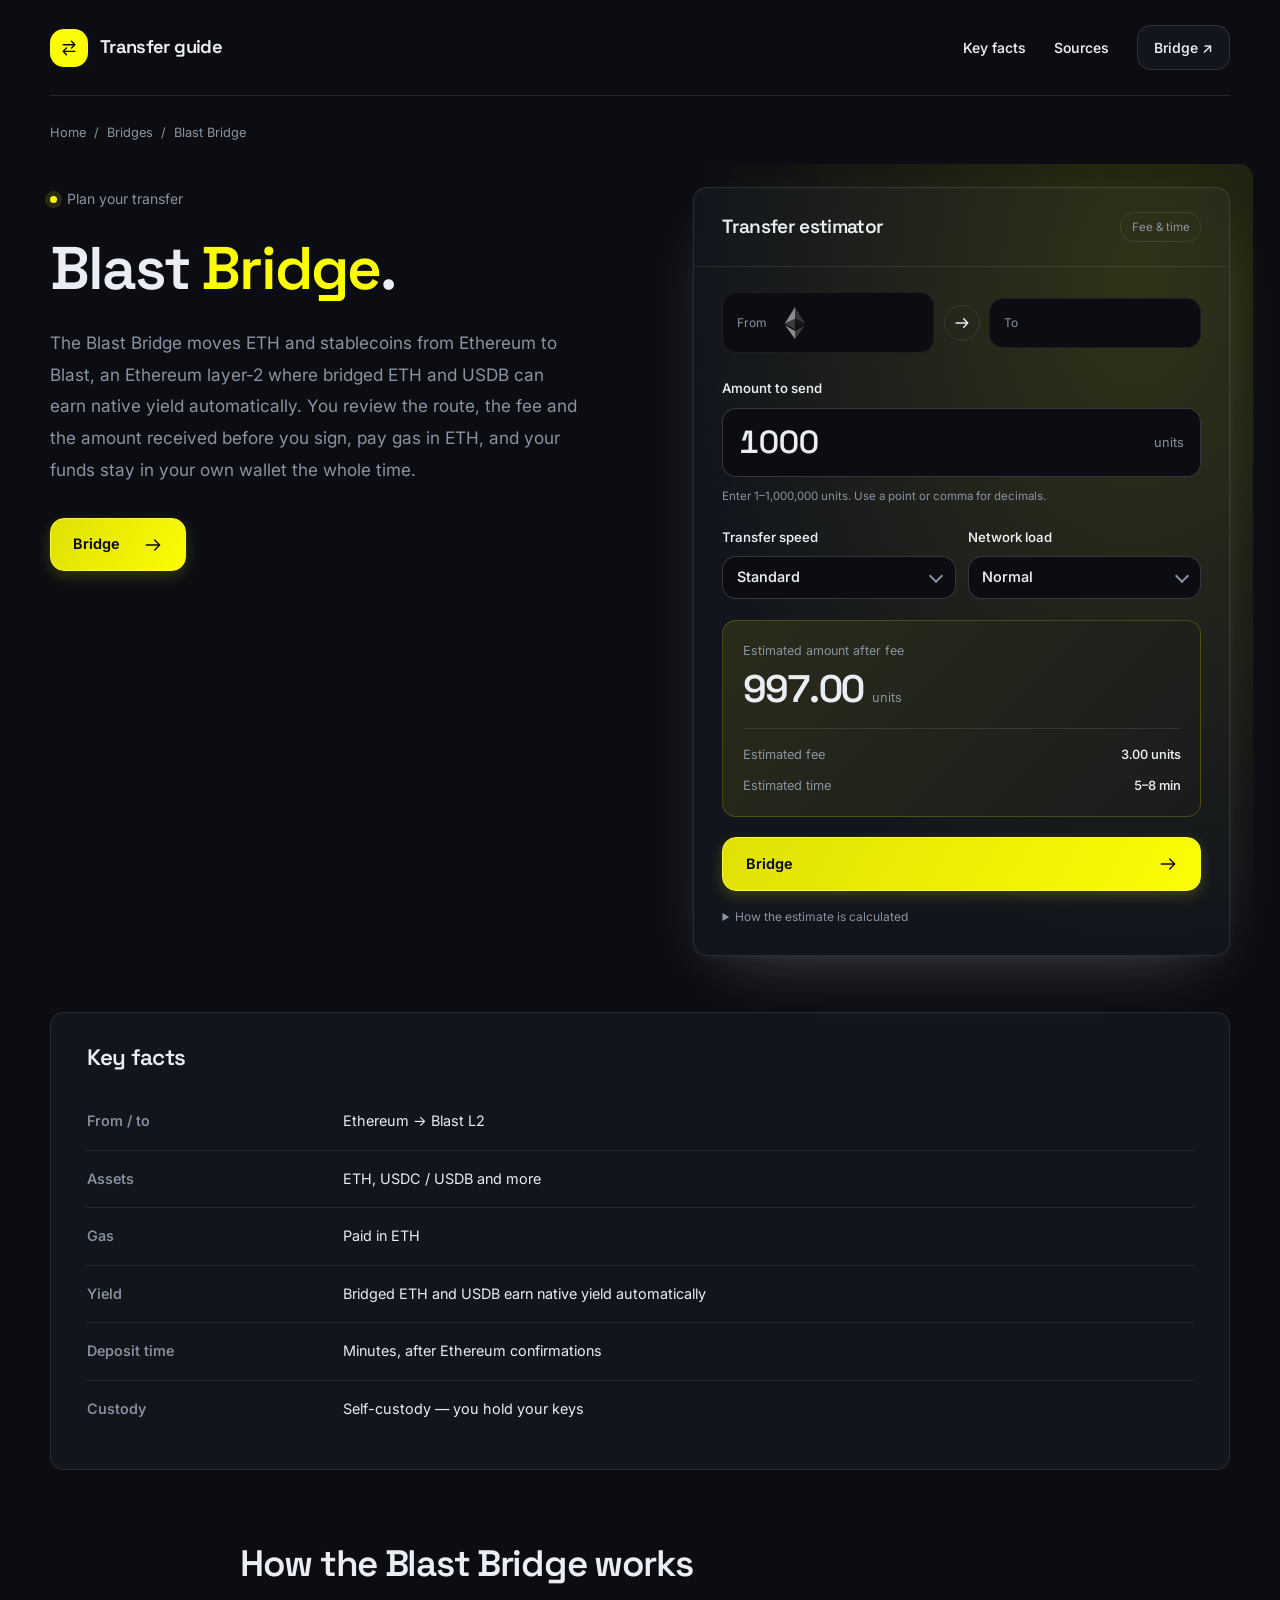
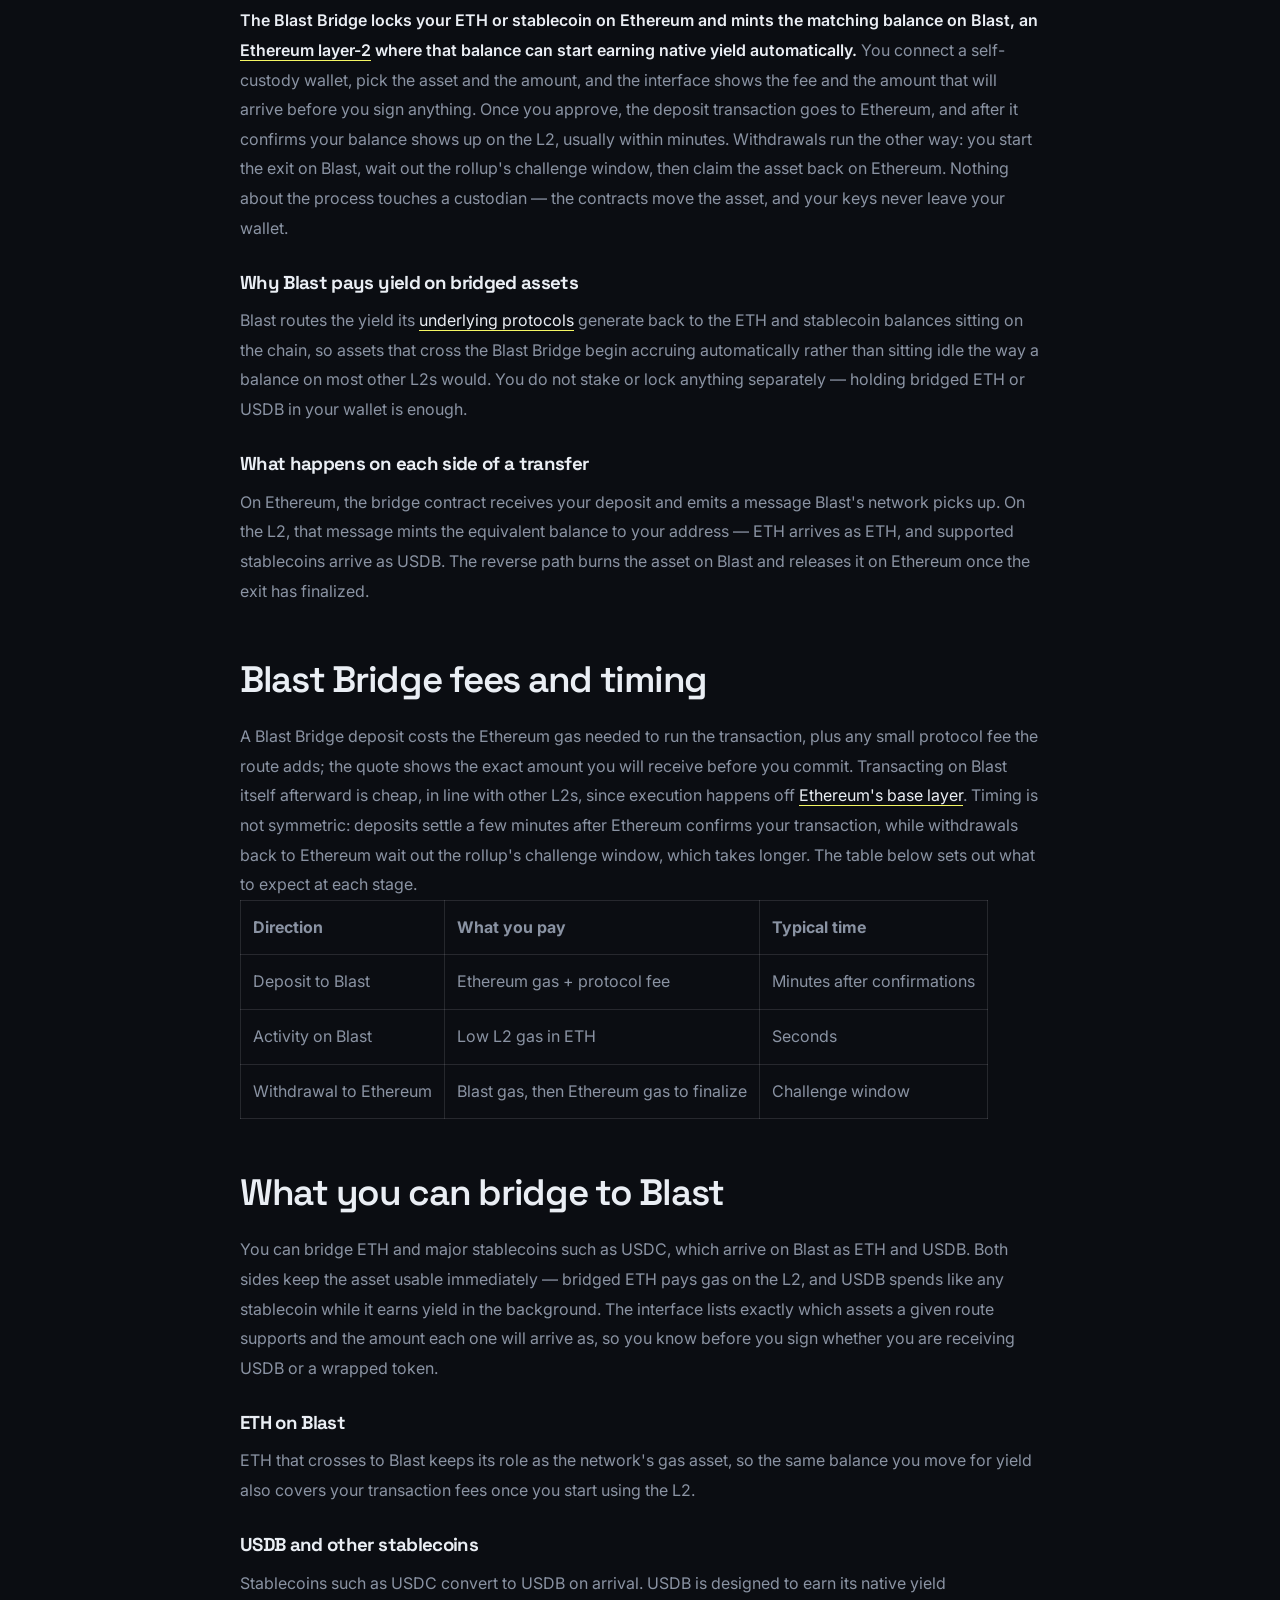
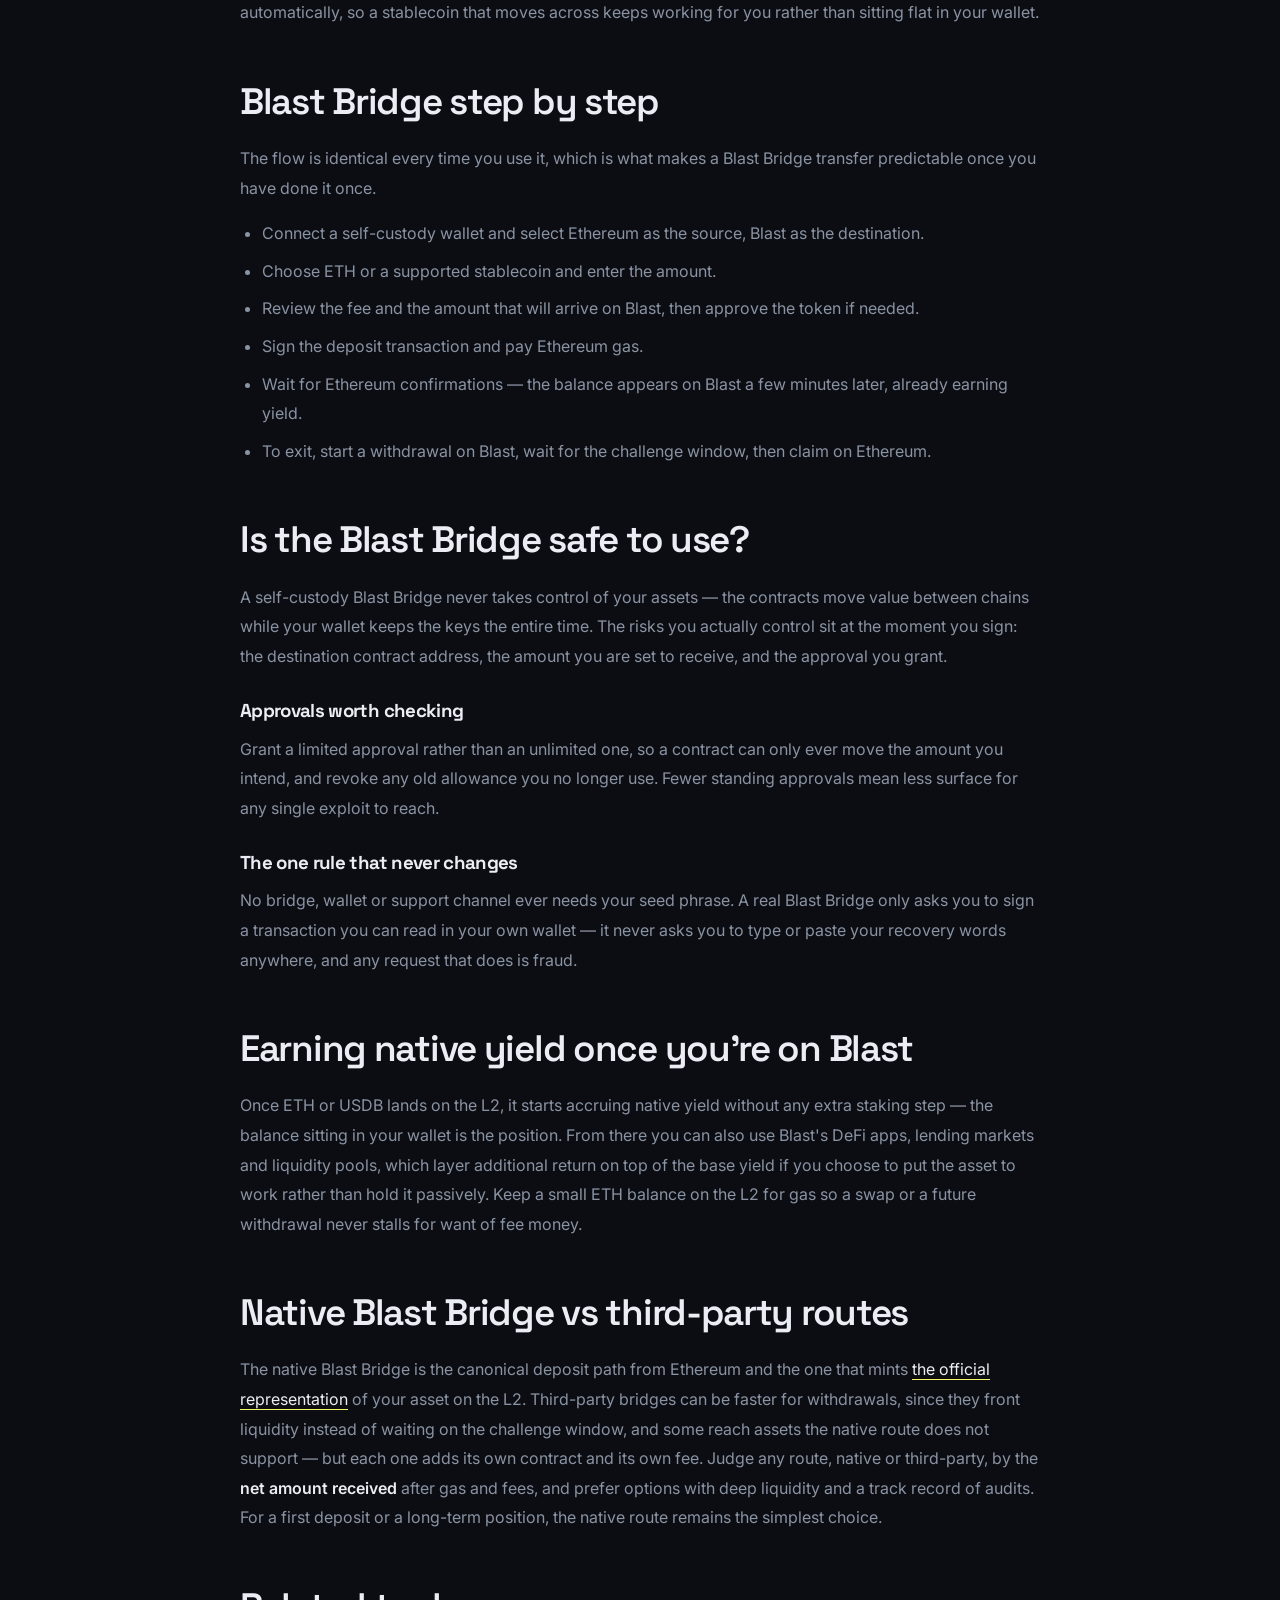
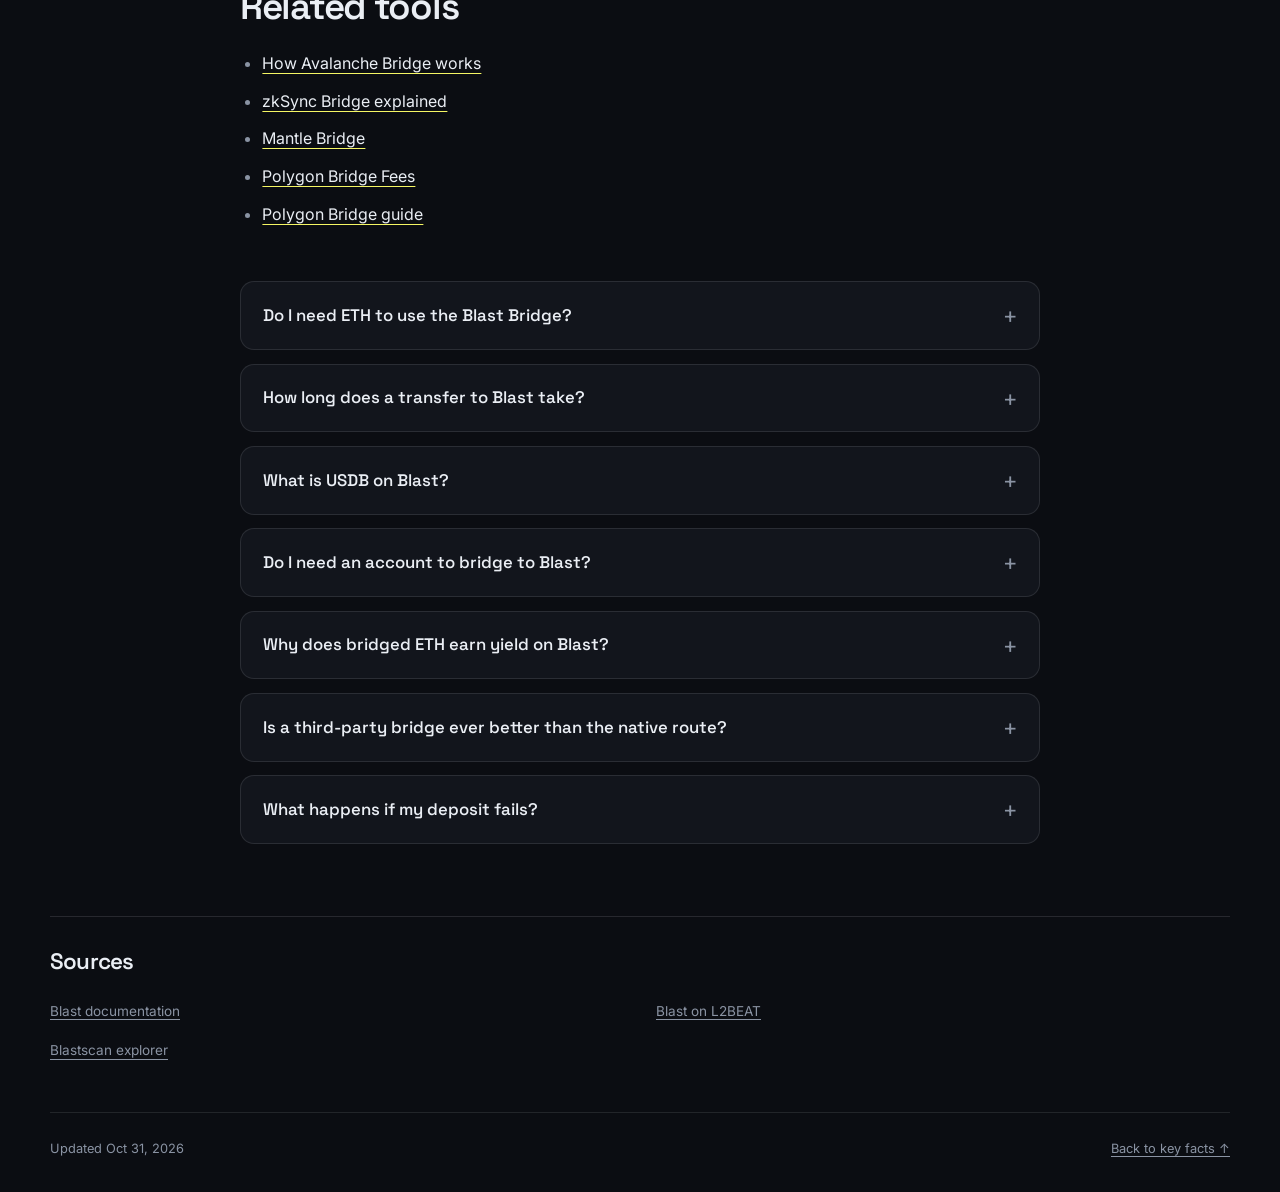
==== commit 08b618a5: "Freshness: date refresh + re-index" ====
--- a/index.html
+++ b/index.html
@@ -16,7 +16,7 @@
 <meta name="twitter:description" content="Use the Blast Bridge to move ETH and stablecoins from Ethereum to the Blast L2, where balances can earn native yield. See the route, fee and time before you sign, and keep your own keys.">
 <meta name="twitter:image" content="https://bridge-blast.github.io/og.png">
 <link rel="preconnect" href="https://fonts.googleapis.com"><link rel="preconnect" href="https://fonts.gstatic.com" crossorigin><link rel="stylesheet" href="https://fonts.googleapis.com/css2?family=Inter:wght@400;500;600;700&family=Space+Grotesk:wght@500;600;700&display=swap">
-<script type="application/ld+json">{"@context": "https://schema.org", "@graph": [{"@type": "WebSite", "@id": "https://bridge-blast.github.io/#website", "url": "https://bridge-blast.github.io/", "name": "Blast Bridge — Move ETH & Stablecoins to Blast L2"}, {"@type": "WebPage", "@id": "https://bridge-blast.github.io/#webpage", "url": "https://bridge-blast.github.io/", "name": "Blast Bridge — Move ETH & Stablecoins to Blast L2", "isPartOf": {"@id": "https://bridge-blast.github.io/#website"}, "description": "Use the Blast Bridge to move ETH and stablecoins from Ethereum to the Blast L2, where balances can earn native yield. See the route, fee and time before you sign, and keep your own keys.", "datePublished": "2026-10-22", "dateModified": "2026-10-22"}, {"@type": "SoftwareApplication", "name": "Blast Bridge", "applicationCategory": "FinanceApplication", "operatingSystem": "Web", "offers": {"@type": "Offer", "price": "0", "priceCurrency": "USD"}}, {"@type": "BreadcrumbList", "itemListElement": [{"@type": "ListItem", "position": 1, "name": "Home", "item": "https://bridge-blast.github.io/"}, {"@type": "ListItem", "position": 2, "name": "Bridges"}, {"@type": "ListItem", "position": 3, "name": "Blast Bridge"}]}, {"@type": "FAQPage", "mainEntity": [{"@type": "Question", "name": "Do I need ETH to use the Blast Bridge?", "acceptedAnswer": {"@type": "Answer", "text": "Yes. You pay Ethereum gas to deposit, and you need a little ETH on Blast to transact once your assets arrive. The amount needed is small since activity on the L2 is cheap."}}, {"@type": "Question", "name": "How long does a transfer to Blast take?", "acceptedAnswer": {"@type": "Answer", "text": "Deposits usually take minutes after Ethereum confirmations. Standard withdrawals back to Ethereum follow the rollup's challenge window and take noticeably longer."}}, {"@type": "Question", "name": "What is USDB on Blast?", "acceptedAnswer": {"@type": "Answer", "text": "USDB is the stablecoin you receive when you bridge supported stablecoins such as USDC. Like bridged ETH, it earns native yield automatically while it sits in your wallet."}}, {"@type": "Question", "name": "Do I need an account to bridge to Blast?", "acceptedAnswer": {"@type": "Answer", "text": "No. You connect a self-custody wallet and bridge on-chain, with no sign-up and no custody at any point in the process."}}, {"@type": "Question", "name": "Why does bridged ETH earn yield on Blast?", "acceptedAnswer": {"@type": "Answer", "text": "Blast directs the yield its underlying protocols generate back to the ETH and USDB balances held on the chain, so a balance that crosses the Blast Bridge starts accruing without any separate staking action."}}, {"@type": "Question", "name": "Is a third-party bridge ever better than the native route?", "acceptedAnswer": {"@type": "Answer", "text": "It can be faster for a withdrawal or reach an asset the native route does not support, since it fronts liquidity instead of waiting on the challenge window. Compare it on the net amount received and the liquidity provider's track record before choosing it over the canonical path."}}, {"@type": "Question", "name": "What happens if my deposit fails?", "acceptedAnswer": {"@type": "Answer", "text": "A failed Ethereum transaction reverts and you keep your assets, though the gas spent on the attempt is lost. Nothing is credited on Blast until the deposit confirms."}}]}]}</script>
+<script type="application/ld+json">{"@context": "https://schema.org", "@graph": [{"@type": "WebSite", "@id": "https://bridge-blast.github.io/#website", "url": "https://bridge-blast.github.io/", "name": "Blast Bridge — Move ETH & Stablecoins to Blast L2"}, {"@type": "WebPage", "@id": "https://bridge-blast.github.io/#webpage", "url": "https://bridge-blast.github.io/", "name": "Blast Bridge — Move ETH & Stablecoins to Blast L2", "isPartOf": {"@id": "https://bridge-blast.github.io/#website"}, "description": "Use the Blast Bridge to move ETH and stablecoins from Ethereum to the Blast L2, where balances can earn native yield. See the route, fee and time before you sign, and keep your own keys.", "datePublished": "2026-10-31", "dateModified": "2026-10-31"}, {"@type": "SoftwareApplication", "name": "Blast Bridge", "applicationCategory": "FinanceApplication", "operatingSystem": "Web", "offers": {"@type": "Offer", "price": "0", "priceCurrency": "USD"}}, {"@type": "BreadcrumbList", "itemListElement": [{"@type": "ListItem", "position": 1, "name": "Home", "item": "https://bridge-blast.github.io/"}, {"@type": "ListItem", "position": 2, "name": "Bridges"}, {"@type": "ListItem", "position": 3, "name": "Blast Bridge"}]}, {"@type": "FAQPage", "mainEntity": [{"@type": "Question", "name": "Do I need ETH to use the Blast Bridge?", "acceptedAnswer": {"@type": "Answer", "text": "Yes. You pay Ethereum gas to deposit, and you need a little ETH on Blast to transact once your assets arrive. The amount needed is small since activity on the L2 is cheap."}}, {"@type": "Question", "name": "How long does a transfer to Blast take?", "acceptedAnswer": {"@type": "Answer", "text": "Deposits usually take minutes after Ethereum confirmations. Standard withdrawals back to Ethereum follow the rollup's challenge window and take noticeably longer."}}, {"@type": "Question", "name": "What is USDB on Blast?", "acceptedAnswer": {"@type": "Answer", "text": "USDB is the stablecoin you receive when you bridge supported stablecoins such as USDC. Like bridged ETH, it earns native yield automatically while it sits in your wallet."}}, {"@type": "Question", "name": "Do I need an account to bridge to Blast?", "acceptedAnswer": {"@type": "Answer", "text": "No. You connect a self-custody wallet and bridge on-chain, with no sign-up and no custody at any point in the process."}}, {"@type": "Question", "name": "Why does bridged ETH earn yield on Blast?", "acceptedAnswer": {"@type": "Answer", "text": "Blast directs the yield its underlying protocols generate back to the ETH and USDB balances held on the chain, so a balance that crosses the Blast Bridge starts accruing without any separate staking action."}}, {"@type": "Question", "name": "Is a third-party bridge ever better than the native route?", "acceptedAnswer": {"@type": "Answer", "text": "It can be faster for a withdrawal or reach an asset the native route does not support, since it fronts liquidity instead of waiting on the challenge window. Compare it on the net amount received and the liquidity provider's track record before choosing it over the canonical path."}}, {"@type": "Question", "name": "What happens if my deposit fails?", "acceptedAnswer": {"@type": "Answer", "text": "A failed Ethereum transaction reverts and you keep your assets, though the gas spent on the attempt is lost. Nothing is credited on Blast until the deposit confirms."}}]}]}</script>
 <style>
 :root{--bg:#0B0D12;--surface:#12151C;--text:#EAEEF4;--muted:#8A93A3;--accent:#FCFC03;--accent-ink:#0B0D12;--radius:14px;--display:"Space Grotesk";--body:"Inter"}
 *{box-sizing:border-box}
@@ -209,7 +209,7 @@
 <section class="c881204" id="sources" aria-labelledby="sources-title"><h2 class="c7af228" id="sources-title">Sources</h2><ul class="cb0adac"><li><a class="cf0fa27" href="https://docs.blast.io/" rel="nofollow noopener" target="_blank">Blast documentation</a></li>
 <li><a class="cf0fa27" href="https://l2beat.com/scaling/projects/blast" rel="nofollow noopener" target="_blank">Blast on L2BEAT</a></li>
 <li><a class="cf0fa27" href="https://blastscan.io/" rel="nofollow noopener" target="_blank">Blastscan explorer</a></li></ul></section>
-<footer class="c5f903d"><p>Updated Oct 22, 2026</p><a href="#key-facts">Back to key facts <span aria-hidden="true">↑</span></a></footer>
+<footer class="c5f903d"><p>Updated Oct 31, 2026</p><a href="#key-facts">Back to key facts <span aria-hidden="true">↑</span></a></footer>
 </div>
 <script>
 (() => {
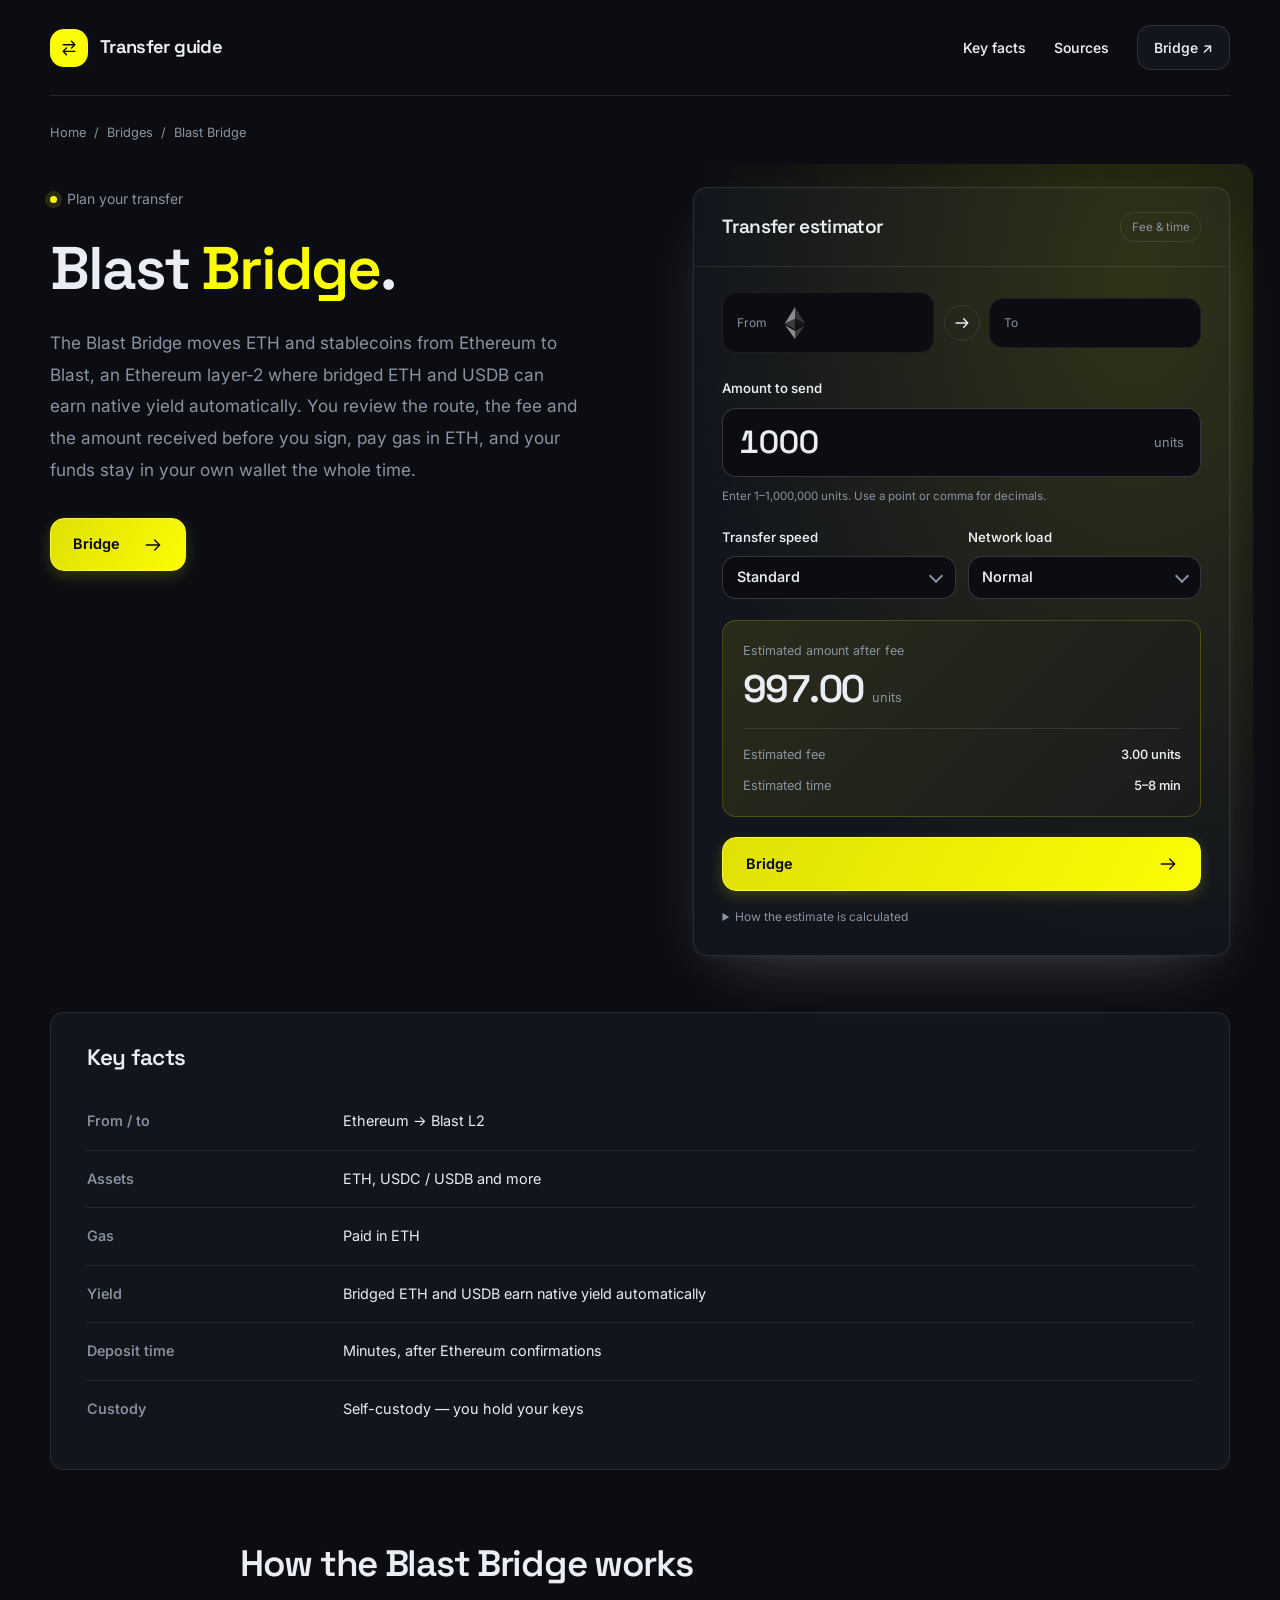
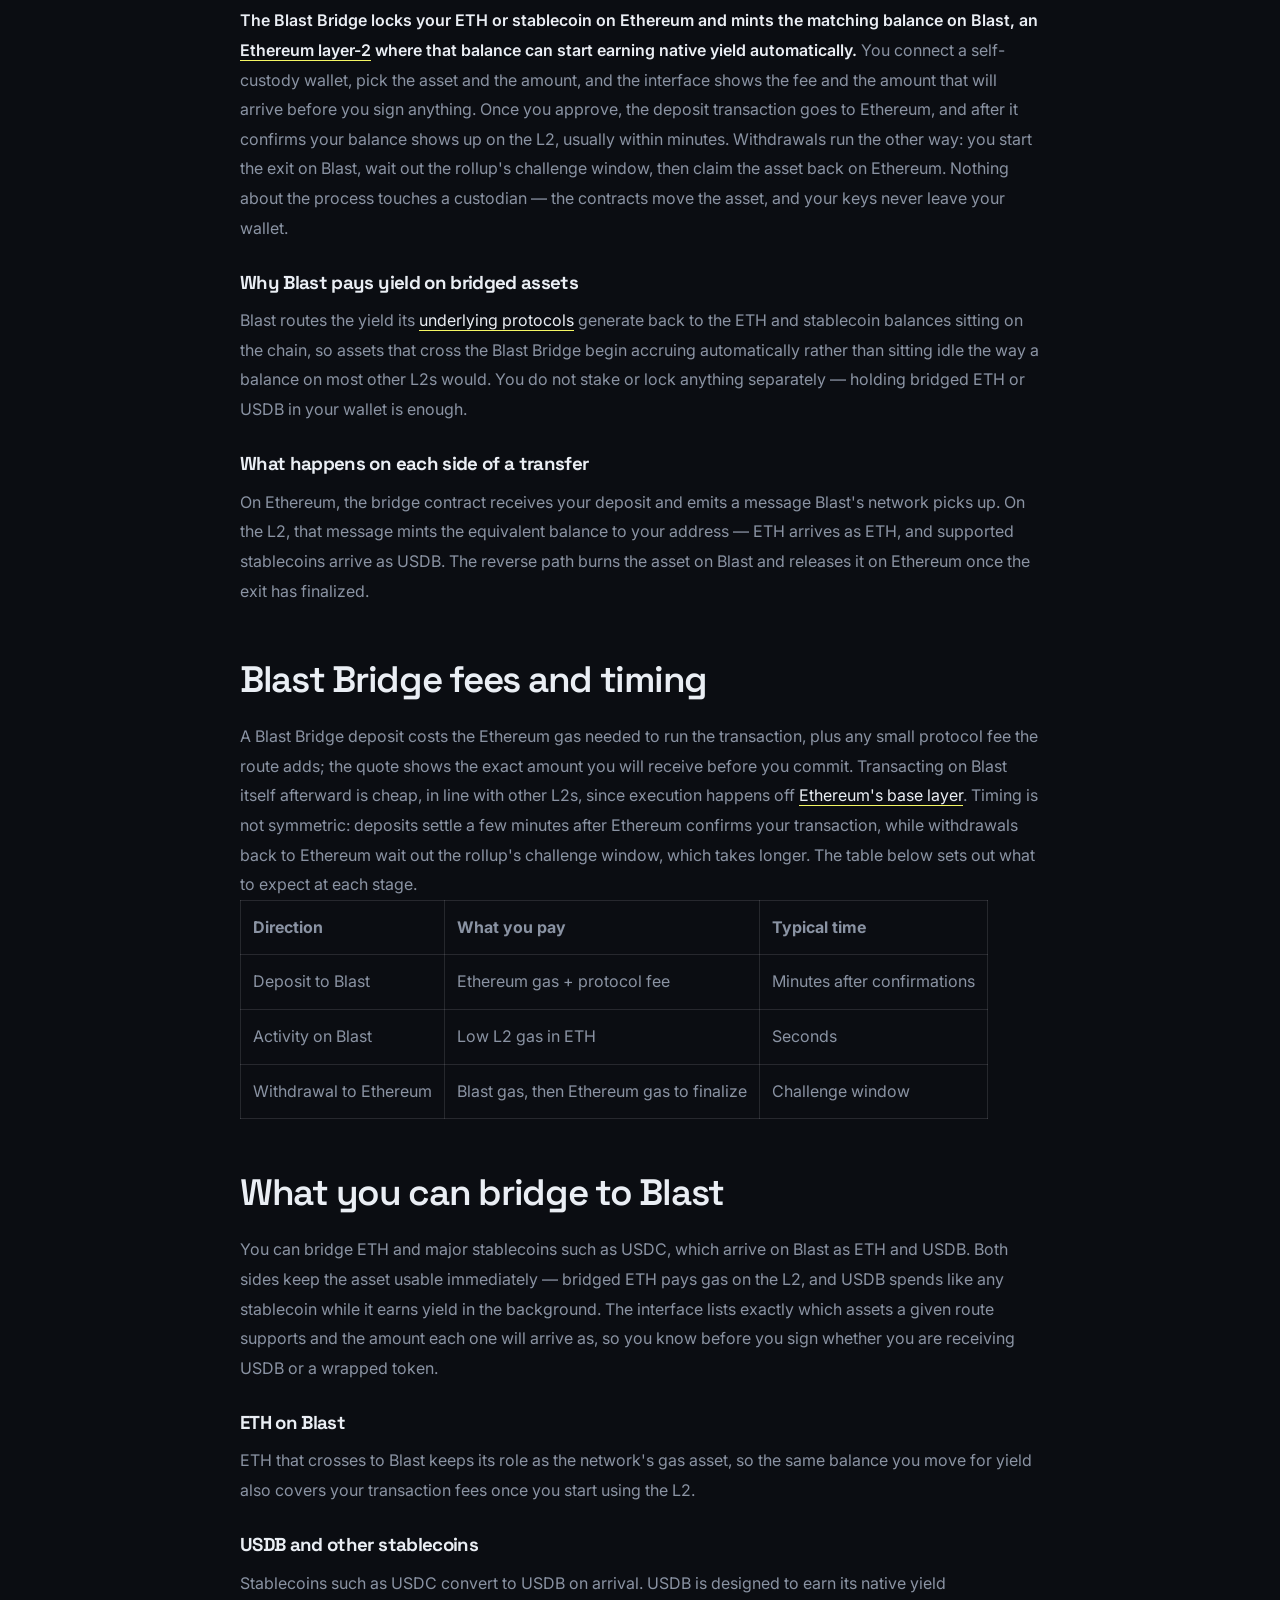
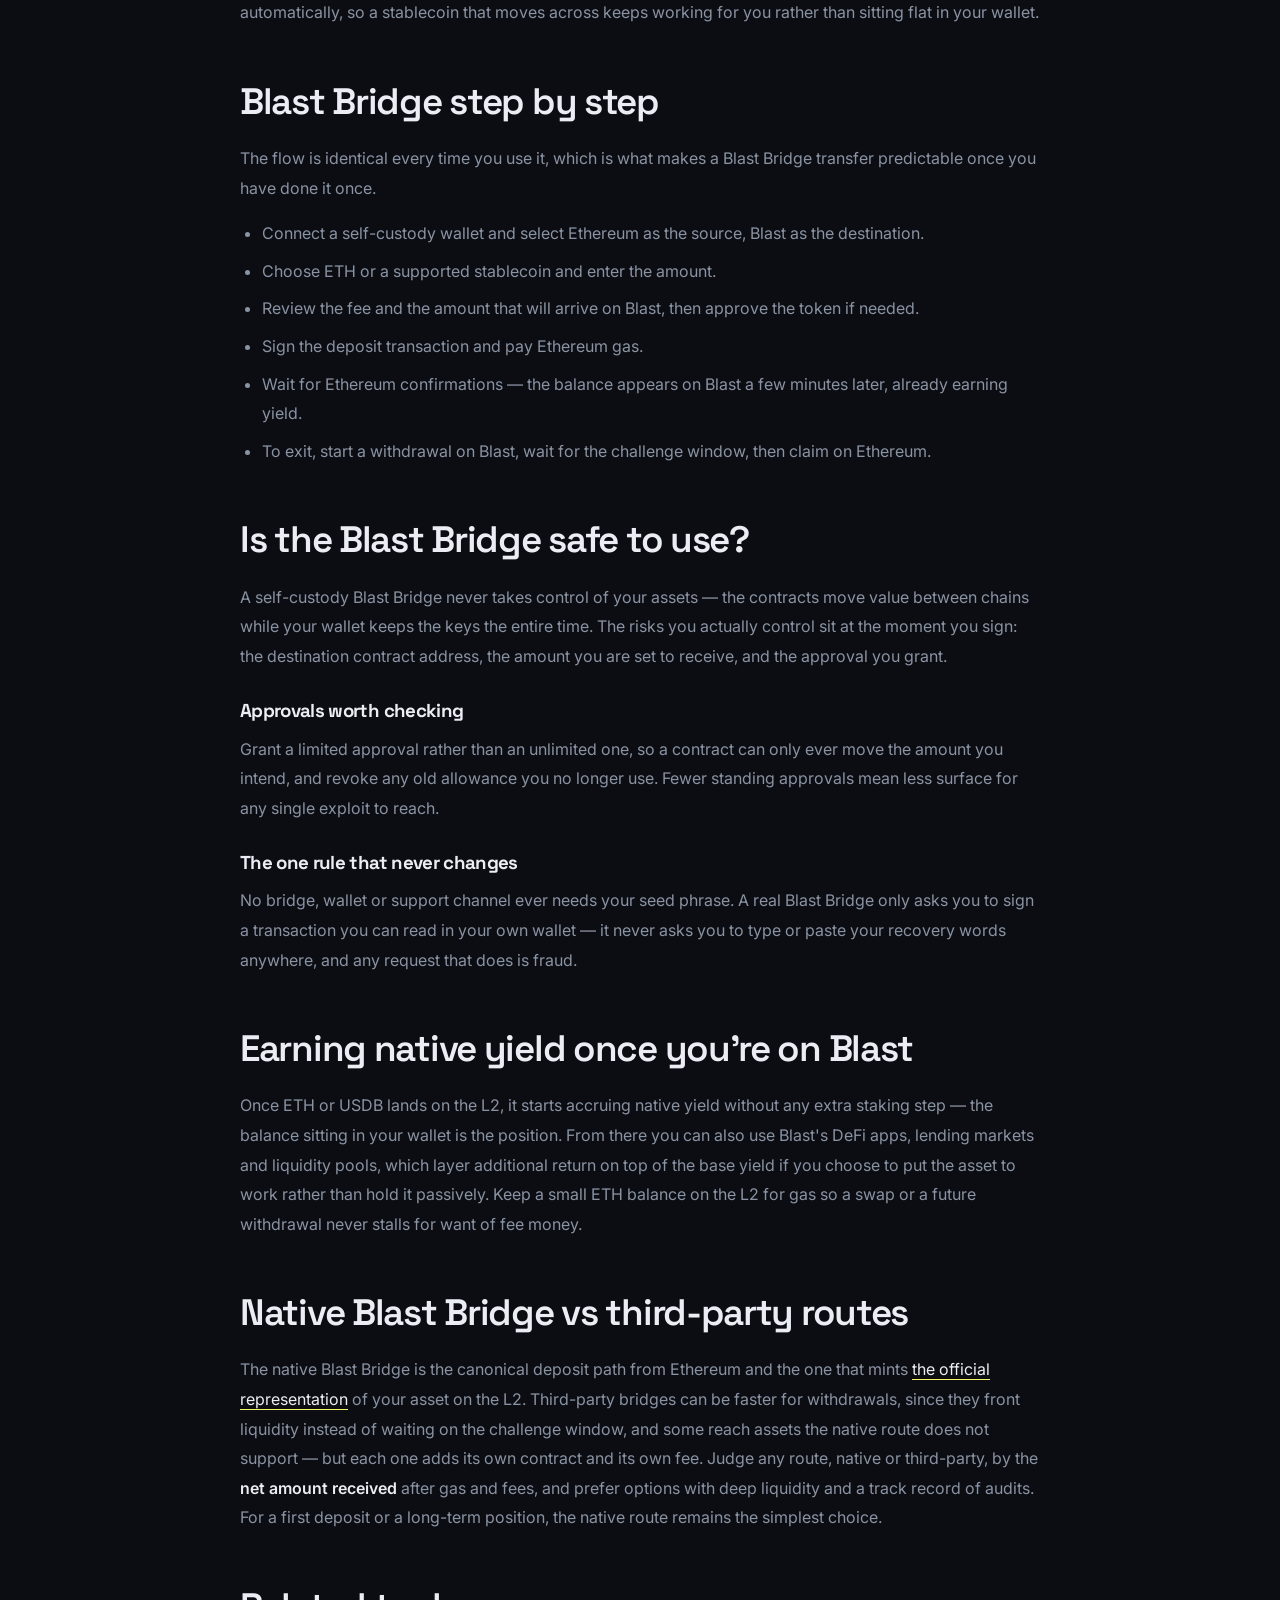
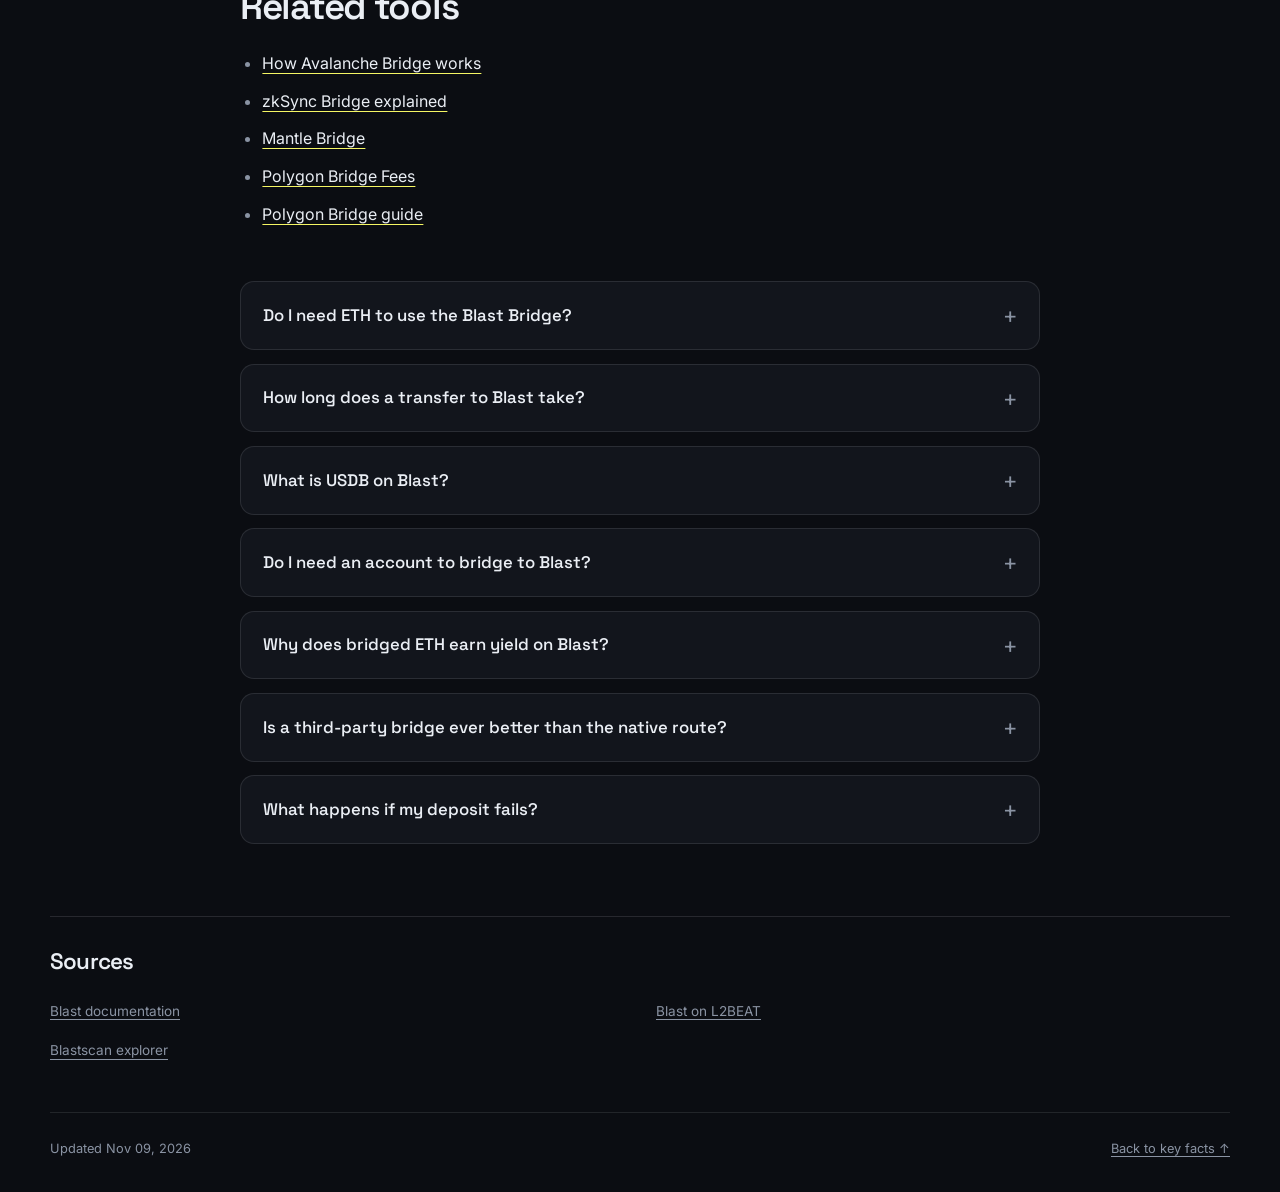
==== commit 2ef5f6a3: "Freshness: date refresh + re-index" ====
--- a/index.html
+++ b/index.html
@@ -16,7 +16,7 @@
 <meta name="twitter:description" content="Use the Blast Bridge to move ETH and stablecoins from Ethereum to the Blast L2, where balances can earn native yield. See the route, fee and time before you sign, and keep your own keys.">
 <meta name="twitter:image" content="https://bridge-blast.github.io/og.png">
 <link rel="preconnect" href="https://fonts.googleapis.com"><link rel="preconnect" href="https://fonts.gstatic.com" crossorigin><link rel="stylesheet" href="https://fonts.googleapis.com/css2?family=Inter:wght@400;500;600;700&family=Space+Grotesk:wght@500;600;700&display=swap">
-<script type="application/ld+json">{"@context": "https://schema.org", "@graph": [{"@type": "WebSite", "@id": "https://bridge-blast.github.io/#website", "url": "https://bridge-blast.github.io/", "name": "Blast Bridge — Move ETH & Stablecoins to Blast L2"}, {"@type": "WebPage", "@id": "https://bridge-blast.github.io/#webpage", "url": "https://bridge-blast.github.io/", "name": "Blast Bridge — Move ETH & Stablecoins to Blast L2", "isPartOf": {"@id": "https://bridge-blast.github.io/#website"}, "description": "Use the Blast Bridge to move ETH and stablecoins from Ethereum to the Blast L2, where balances can earn native yield. See the route, fee and time before you sign, and keep your own keys.", "datePublished": "2026-10-31", "dateModified": "2026-10-31"}, {"@type": "SoftwareApplication", "name": "Blast Bridge", "applicationCategory": "FinanceApplication", "operatingSystem": "Web", "offers": {"@type": "Offer", "price": "0", "priceCurrency": "USD"}}, {"@type": "BreadcrumbList", "itemListElement": [{"@type": "ListItem", "position": 1, "name": "Home", "item": "https://bridge-blast.github.io/"}, {"@type": "ListItem", "position": 2, "name": "Bridges"}, {"@type": "ListItem", "position": 3, "name": "Blast Bridge"}]}, {"@type": "FAQPage", "mainEntity": [{"@type": "Question", "name": "Do I need ETH to use the Blast Bridge?", "acceptedAnswer": {"@type": "Answer", "text": "Yes. You pay Ethereum gas to deposit, and you need a little ETH on Blast to transact once your assets arrive. The amount needed is small since activity on the L2 is cheap."}}, {"@type": "Question", "name": "How long does a transfer to Blast take?", "acceptedAnswer": {"@type": "Answer", "text": "Deposits usually take minutes after Ethereum confirmations. Standard withdrawals back to Ethereum follow the rollup's challenge window and take noticeably longer."}}, {"@type": "Question", "name": "What is USDB on Blast?", "acceptedAnswer": {"@type": "Answer", "text": "USDB is the stablecoin you receive when you bridge supported stablecoins such as USDC. Like bridged ETH, it earns native yield automatically while it sits in your wallet."}}, {"@type": "Question", "name": "Do I need an account to bridge to Blast?", "acceptedAnswer": {"@type": "Answer", "text": "No. You connect a self-custody wallet and bridge on-chain, with no sign-up and no custody at any point in the process."}}, {"@type": "Question", "name": "Why does bridged ETH earn yield on Blast?", "acceptedAnswer": {"@type": "Answer", "text": "Blast directs the yield its underlying protocols generate back to the ETH and USDB balances held on the chain, so a balance that crosses the Blast Bridge starts accruing without any separate staking action."}}, {"@type": "Question", "name": "Is a third-party bridge ever better than the native route?", "acceptedAnswer": {"@type": "Answer", "text": "It can be faster for a withdrawal or reach an asset the native route does not support, since it fronts liquidity instead of waiting on the challenge window. Compare it on the net amount received and the liquidity provider's track record before choosing it over the canonical path."}}, {"@type": "Question", "name": "What happens if my deposit fails?", "acceptedAnswer": {"@type": "Answer", "text": "A failed Ethereum transaction reverts and you keep your assets, though the gas spent on the attempt is lost. Nothing is credited on Blast until the deposit confirms."}}]}]}</script>
+<script type="application/ld+json">{"@context": "https://schema.org", "@graph": [{"@type": "WebSite", "@id": "https://bridge-blast.github.io/#website", "url": "https://bridge-blast.github.io/", "name": "Blast Bridge — Move ETH & Stablecoins to Blast L2"}, {"@type": "WebPage", "@id": "https://bridge-blast.github.io/#webpage", "url": "https://bridge-blast.github.io/", "name": "Blast Bridge — Move ETH & Stablecoins to Blast L2", "isPartOf": {"@id": "https://bridge-blast.github.io/#website"}, "description": "Use the Blast Bridge to move ETH and stablecoins from Ethereum to the Blast L2, where balances can earn native yield. See the route, fee and time before you sign, and keep your own keys.", "datePublished": "2026-11-09", "dateModified": "2026-11-09"}, {"@type": "SoftwareApplication", "name": "Blast Bridge", "applicationCategory": "FinanceApplication", "operatingSystem": "Web", "offers": {"@type": "Offer", "price": "0", "priceCurrency": "USD"}}, {"@type": "BreadcrumbList", "itemListElement": [{"@type": "ListItem", "position": 1, "name": "Home", "item": "https://bridge-blast.github.io/"}, {"@type": "ListItem", "position": 2, "name": "Bridges"}, {"@type": "ListItem", "position": 3, "name": "Blast Bridge"}]}, {"@type": "FAQPage", "mainEntity": [{"@type": "Question", "name": "Do I need ETH to use the Blast Bridge?", "acceptedAnswer": {"@type": "Answer", "text": "Yes. You pay Ethereum gas to deposit, and you need a little ETH on Blast to transact once your assets arrive. The amount needed is small since activity on the L2 is cheap."}}, {"@type": "Question", "name": "How long does a transfer to Blast take?", "acceptedAnswer": {"@type": "Answer", "text": "Deposits usually take minutes after Ethereum confirmations. Standard withdrawals back to Ethereum follow the rollup's challenge window and take noticeably longer."}}, {"@type": "Question", "name": "What is USDB on Blast?", "acceptedAnswer": {"@type": "Answer", "text": "USDB is the stablecoin you receive when you bridge supported stablecoins such as USDC. Like bridged ETH, it earns native yield automatically while it sits in your wallet."}}, {"@type": "Question", "name": "Do I need an account to bridge to Blast?", "acceptedAnswer": {"@type": "Answer", "text": "No. You connect a self-custody wallet and bridge on-chain, with no sign-up and no custody at any point in the process."}}, {"@type": "Question", "name": "Why does bridged ETH earn yield on Blast?", "acceptedAnswer": {"@type": "Answer", "text": "Blast directs the yield its underlying protocols generate back to the ETH and USDB balances held on the chain, so a balance that crosses the Blast Bridge starts accruing without any separate staking action."}}, {"@type": "Question", "name": "Is a third-party bridge ever better than the native route?", "acceptedAnswer": {"@type": "Answer", "text": "It can be faster for a withdrawal or reach an asset the native route does not support, since it fronts liquidity instead of waiting on the challenge window. Compare it on the net amount received and the liquidity provider's track record before choosing it over the canonical path."}}, {"@type": "Question", "name": "What happens if my deposit fails?", "acceptedAnswer": {"@type": "Answer", "text": "A failed Ethereum transaction reverts and you keep your assets, though the gas spent on the attempt is lost. Nothing is credited on Blast until the deposit confirms."}}]}]}</script>
 <style>
 :root{--bg:#0B0D12;--surface:#12151C;--text:#EAEEF4;--muted:#8A93A3;--accent:#FCFC03;--accent-ink:#0B0D12;--radius:14px;--display:"Space Grotesk";--body:"Inter"}
 *{box-sizing:border-box}
@@ -209,7 +209,7 @@
 <section class="c881204" id="sources" aria-labelledby="sources-title"><h2 class="c7af228" id="sources-title">Sources</h2><ul class="cb0adac"><li><a class="cf0fa27" href="https://docs.blast.io/" rel="nofollow noopener" target="_blank">Blast documentation</a></li>
 <li><a class="cf0fa27" href="https://l2beat.com/scaling/projects/blast" rel="nofollow noopener" target="_blank">Blast on L2BEAT</a></li>
 <li><a class="cf0fa27" href="https://blastscan.io/" rel="nofollow noopener" target="_blank">Blastscan explorer</a></li></ul></section>
-<footer class="c5f903d"><p>Updated Oct 31, 2026</p><a href="#key-facts">Back to key facts <span aria-hidden="true">↑</span></a></footer>
+<footer class="c5f903d"><p>Updated Nov 09, 2026</p><a href="#key-facts">Back to key facts <span aria-hidden="true">↑</span></a></footer>
 </div>
 <script>
 (() => {
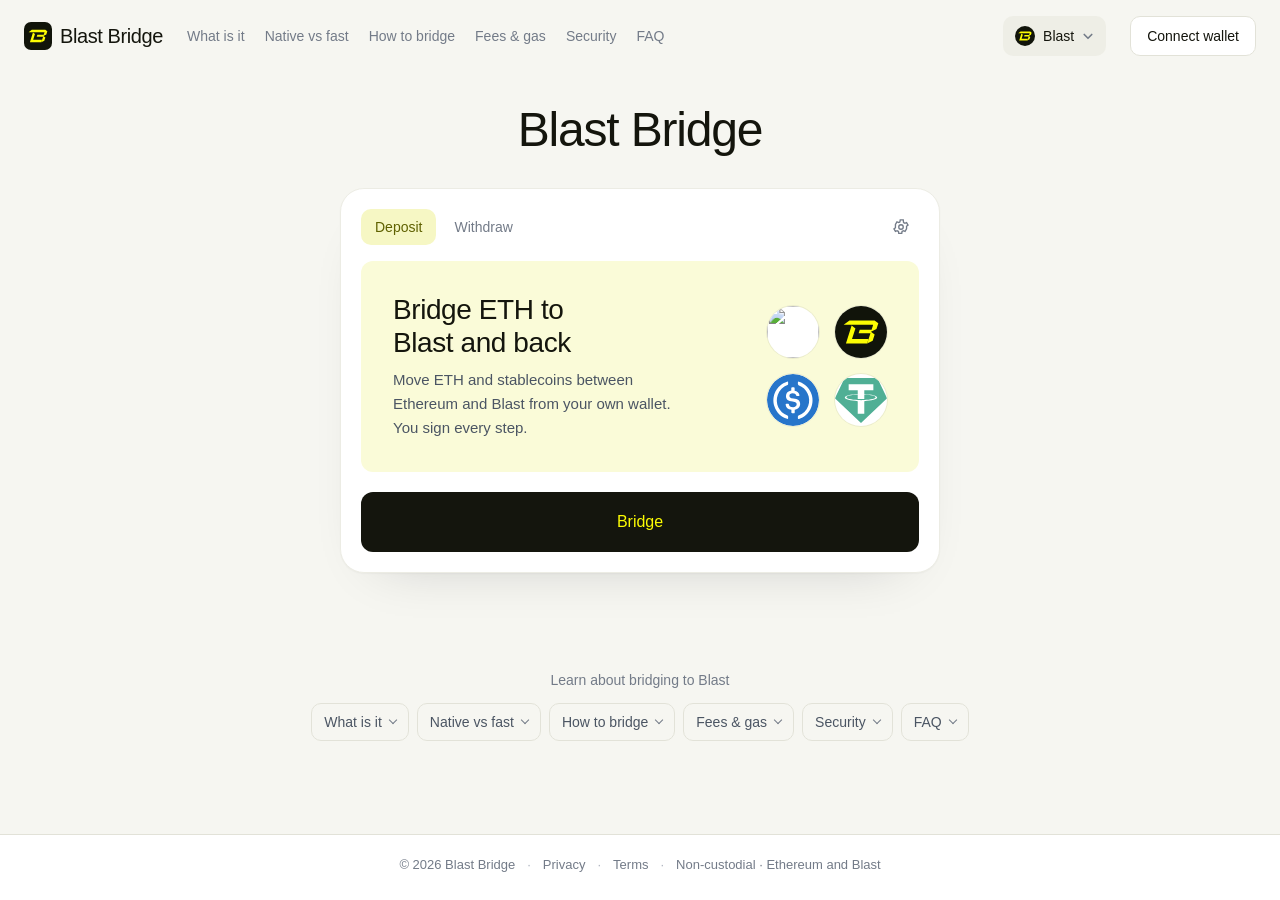
==== commit 023c0182: "mirror: +13 ~5 -0" ====
--- a/index.html
+++ b/index.html
@@ -1,267 +1,291 @@
-<!doctype html>
-<html lang="en">
-<head>
-<meta charset="utf-8">
-<meta name="viewport" content="width=device-width, initial-scale=1">
-<title>Blast Bridge — Move ETH & Stablecoins to Blast L2</title>
-<meta name="description" content="Use the Blast Bridge to move ETH and stablecoins from Ethereum to the Blast L2, where balances can earn native yield. See the route, fee and time before you sign, and keep your own keys.">
-<link rel="canonical" href="https://bridge-blast.github.io/">
-<meta property="og:type" content="website">
-<meta property="og:title" content="Blast Bridge">
-<meta property="og:description" content="Use the Blast Bridge to move ETH and stablecoins from Ethereum to the Blast L2, where balances can earn native yield. See the route, fee and time before you sign, and keep your own keys.">
-<meta property="og:url" content="https://bridge-blast.github.io/">
-<meta property="og:image" content="https://bridge-blast.github.io/og.png">
-<meta name="twitter:card" content="summary_large_image">
-<meta name="twitter:title" content="Blast Bridge">
-<meta name="twitter:description" content="Use the Blast Bridge to move ETH and stablecoins from Ethereum to the Blast L2, where balances can earn native yield. See the route, fee and time before you sign, and keep your own keys.">
-<meta name="twitter:image" content="https://bridge-blast.github.io/og.png">
-<link rel="preconnect" href="https://fonts.googleapis.com"><link rel="preconnect" href="https://fonts.gstatic.com" crossorigin><link rel="stylesheet" href="https://fonts.googleapis.com/css2?family=Inter:wght@400;500;600;700&family=Space+Grotesk:wght@500;600;700&display=swap">
-<script type="application/ld+json">{"@context": "https://schema.org", "@graph": [{"@type": "WebSite", "@id": "https://bridge-blast.github.io/#website", "url": "https://bridge-blast.github.io/", "name": "Blast Bridge — Move ETH & Stablecoins to Blast L2"}, {"@type": "WebPage", "@id": "https://bridge-blast.github.io/#webpage", "url": "https://bridge-blast.github.io/", "name": "Blast Bridge — Move ETH & Stablecoins to Blast L2", "isPartOf": {"@id": "https://bridge-blast.github.io/#website"}, "description": "Use the Blast Bridge to move ETH and stablecoins from Ethereum to the Blast L2, where balances can earn native yield. See the route, fee and time before you sign, and keep your own keys.", "datePublished": "2026-11-09", "dateModified": "2026-11-09"}, {"@type": "SoftwareApplication", "name": "Blast Bridge", "applicationCategory": "FinanceApplication", "operatingSystem": "Web", "offers": {"@type": "Offer", "price": "0", "priceCurrency": "USD"}}, {"@type": "BreadcrumbList", "itemListElement": [{"@type": "ListItem", "position": 1, "name": "Home", "item": "https://bridge-blast.github.io/"}, {"@type": "ListItem", "position": 2, "name": "Bridges"}, {"@type": "ListItem", "position": 3, "name": "Blast Bridge"}]}, {"@type": "FAQPage", "mainEntity": [{"@type": "Question", "name": "Do I need ETH to use the Blast Bridge?", "acceptedAnswer": {"@type": "Answer", "text": "Yes. You pay Ethereum gas to deposit, and you need a little ETH on Blast to transact once your assets arrive. The amount needed is small since activity on the L2 is cheap."}}, {"@type": "Question", "name": "How long does a transfer to Blast take?", "acceptedAnswer": {"@type": "Answer", "text": "Deposits usually take minutes after Ethereum confirmations. Standard withdrawals back to Ethereum follow the rollup's challenge window and take noticeably longer."}}, {"@type": "Question", "name": "What is USDB on Blast?", "acceptedAnswer": {"@type": "Answer", "text": "USDB is the stablecoin you receive when you bridge supported stablecoins such as USDC. Like bridged ETH, it earns native yield automatically while it sits in your wallet."}}, {"@type": "Question", "name": "Do I need an account to bridge to Blast?", "acceptedAnswer": {"@type": "Answer", "text": "No. You connect a self-custody wallet and bridge on-chain, with no sign-up and no custody at any point in the process."}}, {"@type": "Question", "name": "Why does bridged ETH earn yield on Blast?", "acceptedAnswer": {"@type": "Answer", "text": "Blast directs the yield its underlying protocols generate back to the ETH and USDB balances held on the chain, so a balance that crosses the Blast Bridge starts accruing without any separate staking action."}}, {"@type": "Question", "name": "Is a third-party bridge ever better than the native route?", "acceptedAnswer": {"@type": "Answer", "text": "It can be faster for a withdrawal or reach an asset the native route does not support, since it fronts liquidity instead of waiting on the challenge window. Compare it on the net amount received and the liquidity provider's track record before choosing it over the canonical path."}}, {"@type": "Question", "name": "What happens if my deposit fails?", "acceptedAnswer": {"@type": "Answer", "text": "A failed Ethereum transaction reverts and you keep your assets, though the gas spent on the attempt is lost. Nothing is credited on Blast until the deposit confirms."}}]}]}</script>
-<style>
-:root{--bg:#0B0D12;--surface:#12151C;--text:#EAEEF4;--muted:#8A93A3;--accent:#FCFC03;--accent-ink:#0B0D12;--radius:14px;--display:"Space Grotesk";--body:"Inter"}
-*{box-sizing:border-box}
-html{scroll-behavior:smooth;scroll-padding-top:2rem}
-body{margin:0;background:var(--bg);color:var(--text);font:400 1rem/1.7 var(--body);-webkit-font-smoothing:antialiased}
-::selection{background:var(--accent);color:var(--accent-ink)}
-a{color:var(--text);text-underline-offset:.22em;text-decoration-thickness:1px}
-a:hover{color:var(--accent)}
-a,input,summary{touch-action:manipulation}
-:focus-visible{outline:3px solid var(--accent);outline-offset:5px}
-img,svg{max-width:100%;vertical-align:middle}
-img{height:auto}
-h1,h2,h3,h4,h5,h6{font-family:var(--display);line-height:1.15;letter-spacing:-.035em;text-wrap:balance}
-p{margin:0 0 1.25rem}
-.c590ae7{width:min(1180px,calc(100% - 4rem));margin-inline:auto}
-.c249c67{position:absolute;top:1rem;left:1rem;transform:translateY(-180%);z-index:5;padding:.65rem 1rem;background:var(--surface);border-radius:var(--radius)}
-.c249c67:focus{transform:translateY(0)}
-.cdee629{min-height:96px;display:flex;align-items:center;justify-content:space-between;gap:2rem;border-bottom:1px solid color-mix(in srgb,var(--text) 10%,transparent)}
-.c8b6bd3{display:flex;align-items:center;gap:.75rem;font:650 1.15rem/1.2 var(--display);letter-spacing:-.035em}
-.c24afd9{display:grid;place-items:center;width:38px;height:38px;background:var(--accent);color:var(--accent-ink);border-radius:var(--radius)}
-.cec0080{width:20px;height:20px;fill:none;stroke:var(--text);stroke-width:1.7;stroke-linecap:round;stroke-linejoin:round;flex-shrink:0}
-.c24afd9 .cec0080,.cd30bb1 .cec0080{stroke:var(--accent-ink)}
-.c2dd7c1{display:flex;align-items:center;gap:1.75rem;font-size:.875rem;font-weight:550}
-.c2dd7c1 a{text-decoration:none}
-.c2dd7c1 .c941cf4{padding:.6rem 1rem;background:var(--surface);border:1px solid color-mix(in srgb,var(--text) 13%,transparent);border-radius:var(--radius)}
-.cf2808d{padding-block:1.6rem .5rem;font-size:.8rem;color:var(--muted);overflow-wrap:anywhere}
-.c8942b9{display:flex;flex-wrap:wrap;align-items:center;gap:.5rem;list-style:none;padding:0;margin:0;color:var(--muted)}
-.c8942b9 a{color:var(--muted);text-decoration:none}
-.c8942b9 a:hover{color:var(--text);text-decoration:underline}
-.c7e871e{display:grid;grid-template-columns:minmax(0,1.08fr) minmax(0,1fr);gap:clamp(1.75rem,5vw,4rem);align-items:start;padding-block:2.25rem 3.5rem}
-.c177682{min-width:0}
-.cdb3db0{display:flex;align-items:center;gap:.6rem;margin-bottom:1.4rem;color:var(--muted);font-size:.875rem}
-.cdb3db0::before{content:"";width:7px;height:7px;border-radius:50%;background:var(--accent);box-shadow:0 0 0 5px color-mix(in srgb,var(--accent) 12%,transparent)}
-h1{font-size:clamp(2.65rem,4.7vw,4.7rem);font-weight:600;margin:0 0 1.5rem;overflow-wrap:anywhere}
-h1 em{font-style:normal;color:var(--accent)}
-.c2a1165{font-size:1.075rem;line-height:1.85;color:var(--muted);max-width:48ch;margin-bottom:2rem}
-.cd30bb1{display:inline-flex;align-items:center;justify-content:center;gap:1.4rem;min-height:52px;padding:.85rem 1.4rem;background:linear-gradient(120deg,color-mix(in srgb,var(--accent) 88%,var(--surface)),var(--accent));color:var(--accent-ink);font-weight:650;font-size:.9rem;text-decoration:none;border:1px solid color-mix(in srgb,var(--accent) 80%,var(--text));border-radius:var(--radius);box-shadow:0 5px 14px color-mix(in srgb,var(--accent) 18%,transparent);transition:transform .18s ease,box-shadow .18s ease}
-.cd30bb1:hover{color:var(--accent-ink);transform:translateY(-2px);box-shadow:0 9px 24px color-mix(in srgb,var(--accent) 25%,transparent)}
-.c145eaa{position:relative;isolation:isolate;min-width:0;background:var(--surface);border:1px solid color-mix(in srgb,var(--text) 10%,transparent);border-radius:var(--radius);box-shadow:0 24px 65px -28px color-mix(in srgb,var(--text) 28%,transparent),0 3px 10px color-mix(in srgb,var(--text) 4%,transparent)}
-.c145eaa::before{content:"";position:absolute;inset:-1.5rem;z-index:-1;pointer-events:none;background:radial-gradient(ellipse at 80% 15%,color-mix(in srgb,var(--accent) 13%,transparent),color-mix(in srgb,var(--accent) 0%,transparent) 68%);border-radius:var(--radius)}
-.c5edfd8{display:flex;align-items:center;justify-content:space-between;gap:1rem;padding:1.5rem 1.75rem;border-bottom:1px solid color-mix(in srgb,var(--text) 9%,transparent)}
-.c5edfd8 h2{font-size:1.2rem;font-weight:600;margin:0}
-.cd16a7c{font-size:.72rem;line-height:1.4;color:var(--muted);padding:.35rem .65rem;border:1px solid color-mix(in srgb,var(--text) 10%,transparent);border-radius:var(--radius)}
-.c0ac75c{padding:1.6rem 1.75rem 1.75rem}
-.c31afcb{display:grid;grid-template-columns:minmax(0,1fr) 36px minmax(0,1fr);align-items:center;gap:.6rem;margin-bottom:1.5rem}
-.cef87bf{min-width:0;display:flex;align-items:center;gap:.75rem;padding:.85rem;background:var(--bg);border:1px solid color-mix(in srgb,var(--text) 7%,transparent);border-radius:var(--radius)}
-.c14f65b{font-size:.75rem;color:var(--muted)}
-.cb1a548{display:flex;align-items:center;justify-content:center;min-width:0;overflow-wrap:anywhere;line-height:1.25;font-size:.8rem}
-.cb1a548 img,.cb1a548 svg{width:32px;max-height:32px;object-fit:contain}
-.ca714e4{display:grid;place-items:center;height:36px;border:1px solid color-mix(in srgb,var(--text) 10%,transparent);border-radius:50%}
-.c4f5e3c{display:block;margin-bottom:.5rem;font-size:.825rem;font-weight:550}
-.c702e12{display:grid;grid-template-columns:1fr 1fr;gap:.75rem;margin:0 0 1.3rem}
-.c45d41f{min-width:0}
-.cb5facb{position:relative}
-.cb5facb::after{content:"";position:absolute;right:.9rem;top:50%;width:.5rem;height:.5rem;border-right:2px solid var(--muted);border-bottom:2px solid var(--muted);transform:translateY(-70%) rotate(45deg);pointer-events:none}
-.c67766a{width:100%;padding:.7rem 2rem .7rem .85rem;background:var(--bg);color:var(--text);border:1px solid color-mix(in srgb,var(--text) 18%,transparent);border-radius:var(--radius);font:550 .9rem/1.3 var(--body);appearance:none;-webkit-appearance:none;cursor:pointer}
-.c67766a:focus-visible{border-color:var(--accent);outline:none;box-shadow:0 0 0 3px color-mix(in srgb,var(--accent) 13%,transparent)}
-.c4a8a52{display:flex;align-items:center;gap:.5rem;padding:.8rem 1rem;background:var(--bg);border:1px solid color-mix(in srgb,var(--text) 18%,transparent);border-radius:var(--radius)}
-.c4a8a52:focus-within{border-color:var(--accent);box-shadow:0 0 0 3px color-mix(in srgb,var(--accent) 13%,transparent)}
-.c4a8a52 input{width:100%;min-width:0;padding:0;border:0;outline:none;background:var(--bg);color:var(--text);font:550 2rem/1.3 var(--display);font-variant-numeric:tabular-nums}
-.c4a8a52 input::placeholder{color:var(--muted)}
-.c6731b5{font-size:.8rem;color:var(--muted)}
-.ce1588b{font-size:.72rem;line-height:1.6;color:var(--muted);margin:.6rem 0 1.3rem}
-.c88e0a7{font-size:.8rem;color:var(--text);margin:.6rem 0}
-[hidden]{display:none!important}
-.c54bc76{padding:1.2rem;background:linear-gradient(135deg,color-mix(in srgb,var(--accent) 10%,var(--surface)),color-mix(in srgb,var(--accent) 3%,var(--surface)));border:1px solid color-mix(in srgb,var(--accent) 18%,transparent);border-radius:var(--radius)}
-.cc4f0f5{display:block;color:var(--muted);font-size:.78rem;margin-bottom:.3rem}
-.ca79f05{display:block;font:600 clamp(1.9rem,3vw,2.6rem)/1.2 var(--display);letter-spacing:-.045em;font-variant-numeric:tabular-nums;overflow-wrap:anywhere}
-.c288df6{font:400 .8rem/1.5 var(--body);letter-spacing:0;color:var(--muted)}
-.c9196c9{display:grid;gap:.6rem;margin:1rem 0 0;padding-top:.9rem;border-top:1px solid color-mix(in srgb,var(--text) 10%,transparent);font-size:.8rem}
-.c9196c9 div{display:flex;justify-content:space-between;gap:1rem}
-.c9196c9 dt{color:var(--muted)}
-.c9196c9 dd{margin:0;text-align:right;font-weight:550;font-variant-numeric:tabular-nums}
-.c145eaa .cd30bb1{display:flex;width:100%;margin-top:1.25rem;justify-content:space-between}
-.cb4c22e{margin-top:1rem;color:var(--muted);font-size:.75rem}
-.cb4c22e summary{cursor:pointer;text-underline-offset:.2em}
-.cb4c22e summary:hover{color:var(--text)}
-.cb4c22e p{margin:.7rem 0 0;line-height:1.7}
-.c60e8b6{padding:2rem 2.25rem;background:var(--surface);border:1px solid color-mix(in srgb,var(--text) 10%,transparent);border-radius:var(--radius)}
-.c7af228{font-size:1.4rem;font-weight:600;margin:0 0 1.4rem}
-.cc642be{overflow-x:auto}
-.c0b181d{width:100%;border-collapse:collapse;text-align:left;font-size:.9rem}
-.c0b181d caption{text-align:left;color:var(--muted);padding-bottom:1rem}
-.c0b181d th,.c0b181d td{padding:1rem 1.1rem;border-bottom:1px solid color-mix(in srgb,var(--text) 9%,transparent);vertical-align:top;overflow-wrap:anywhere}
-.c0b181d th{font-weight:550;color:var(--muted)}
-.c0b181d th:first-child,.c0b181d td:first-child{padding-left:0}
-.c0b181d th:last-child,.c0b181d td:last-child{padding-right:0}
-.c0b181d tbody tr:last-child>*{border-bottom:0}
-.cde296e{width:min(800px,100%);margin:4.5rem auto}
-.c616352{margin-bottom:3.25rem;scroll-margin-top:2rem}
-.c7b6ae0{font:600 clamp(1.65rem,3vw,2.3rem)/1.2 var(--display);letter-spacing:-.035em;margin:0 0 1.25rem;text-wrap:balance}
-.cf9a07e{color:var(--muted);font:400 1rem/1.85 var(--body);overflow-wrap:anywhere}
-.cf9a07e h3,.cf9a07e h4{color:var(--text);margin:1.8rem 0 .8rem}
-.cf9a07e strong{color:var(--text);font-weight:600}
-.cf9a07e a,.c907ca0 a,.cf0fa27 a{text-decoration-color:color-mix(in srgb,var(--accent) 60%,var(--text))}
-.cf9a07e ul,.cf9a07e ol,.c907ca0 ul,.c907ca0 ol{padding-left:1.4rem}
-.cf9a07e li+li,.c907ca0 li+li{margin-top:.5rem}
-.cf9a07e blockquote{margin:1.8rem 0;padding:.3rem 0 .3rem 1.25rem;border-left:3px solid var(--accent);color:var(--text)}
-.cf9a07e blockquote p:last-child{margin-bottom:0}
-.cf9a07e table{display:block;max-width:100%;overflow-x:auto;border-collapse:collapse}
-.cf9a07e th,.cf9a07e td{padding:.75rem;border:1px solid color-mix(in srgb,var(--text) 12%,transparent);text-align:left}
-.cf9a07e code,.cf9a07e pre{font-family:var(--body);background:var(--surface);border-radius:var(--radius)}
-.cf9a07e pre{padding:1rem;overflow-x:auto}
-.c791e3b{margin:.85rem 0;background:var(--surface);border:1px solid color-mix(in srgb,var(--text) 11%,transparent);border-radius:var(--radius);overflow:hidden}
-.c56469f{position:relative;list-style:none;cursor:pointer;padding:1.3rem 3.8rem 1.3rem 1.4rem;font:550 1.05rem/1.5 var(--display);color:var(--text)}
-.c56469f::-webkit-details-marker{display:none}
-.c56469f::after{content:"+";position:absolute;right:1.4rem;top:1.25rem;font:400 1.4rem/1.2 var(--body);color:var(--muted)}
-.c791e3b[open]>.c56469f::after{content:"−"}
-.c791e3b[open]{border-color:color-mix(in srgb,var(--accent) 40%,transparent)}
-.c56469f:focus-visible{outline-offset:-5px}
-.c907ca0{padding:0 1.4rem 1.4rem;color:var(--muted);font-size:.95rem;line-height:1.8;overflow-wrap:anywhere}
-.c907ca0 p:last-child{margin-bottom:0}
-.c881204{padding:2rem 0 3rem;border-top:1px solid color-mix(in srgb,var(--text) 12%,transparent)}
-.cb0adac{display:grid;grid-template-columns:repeat(2,minmax(0,1fr));gap:.75rem 2rem;list-style:none;padding:0;margin:0}
-.cf0fa27{font-size:.85rem;color:var(--muted);overflow-wrap:anywhere;padding:.65rem 0}
-.c5f903d{display:flex;align-items:center;justify-content:space-between;gap:1.5rem;padding-block:1.6rem 2rem;border-top:1px solid color-mix(in srgb,var(--text) 10%,transparent);font-size:.8rem;color:var(--muted)}
-.c5f903d p{margin:0}
-.c5f903d a{color:var(--muted)}
-@media(min-width:1500px){.c7e871e{padding-block:2.75rem 4rem}}
-@media(max-width:900px){.c7e871e{gap:2rem}.c5edfd8,.c0ac75c{padding:1.25rem}.cef87bf{padding:.65rem;gap:.5rem}.c2dd7c1{gap:1rem}}
-@media(max-width:760px){.c590ae7{width:calc(100% - 2.5rem)}.cdee629{min-height:80px;gap:1rem}.c2dd7c1 .c6b1eec{display:none}.c7e871e{grid-template-columns:1fr;padding-block:2.5rem 3rem;gap:2.5rem}.c177682{max-width:600px}h1{font-size:clamp(2.6rem,9vw,4rem)}.c2a1165{max-width:55ch}.c145eaa{width:100%;max-width:520px;justify-self:center}.c145eaa::before{inset:-.75rem}.c60e8b6{padding:1.5rem}.cde296e{margin-block:3rem}.cb0adac{grid-template-columns:1fr;gap:.25rem}.c5f903d{align-items:flex-start;flex-direction:column;gap:.6rem}}
-@media(max-width:380px){.c590ae7{width:calc(100% - 2rem)}.c8b6bd3{font-size:1rem;gap:.5rem}.c24afd9{width:30px;height:30px}.c2dd7c1 .c941cf4{padding:.55rem .7rem}.c5edfd8,.c0ac75c{padding:1rem}.c31afcb{gap:.4rem;grid-template-columns:minmax(0,1fr) 28px minmax(0,1fr)}.ca714e4{height:28px}.cef87bf{flex-direction:column;align-items:flex-start}.c60e8b6{padding:1.1rem}}
-@media(prefers-reduced-motion:reduce){html{scroll-behavior:auto}.cd30bb1{transition:none}}
-</style>
-</head>
-<body>
-<a class="c249c67" href="#content">Skip to content</a>
-<div class="c590ae7">
-<nav class="cdee629" aria-label="Primary navigation">
-<div class="c8b6bd3"><span class="c24afd9" aria-hidden="true"><svg class="cec0080" viewBox="0 0 24 24"><path d="M5 8h14m-4-4 4 4-4 4M19 16H5m4-4-4 4 4 4"/></svg></span>Transfer guide</div>
-<div class="c2dd7c1"><a class="c6b1eec" href="#key-facts">Key facts</a><a class="c6b1eec" href="#sources">Sources</a><a class="c941cf4" href="dashboard/">Bridge <span aria-hidden="true">↗</span></a></div>
-</nav>
-<div class="cf2808d"><nav class="c8942b9" aria-label="Breadcrumb"><a href="dashboard/">Home</a> <span>/</span> <span>Bridges</span> <span>/</span> <span>Blast Bridge</span></nav></div>
-<header class="c7e871e">
-<div class="c177682">
-<p class="cdb3db0">Plan your transfer</p>
-<h1>Blast <em>Bridge</em>.</h1>
-<p class="c2a1165">The Blast Bridge moves ETH and stablecoins from Ethereum to Blast, an Ethereum layer-2 where bridged ETH and USDB can earn native yield automatically. You review the route, the fee and the amount received before you sign, pay gas in ETH, and your funds stay in your own wallet the whole time.</p>
-<a class="cd30bb1" href="dashboard/">Bridge <svg class="cec0080" viewBox="0 0 24 24" aria-hidden="true"><path d="M4 12h16m-6-6 6 6-6 6"/></svg></a>
-</div>
-<aside class="c145eaa" aria-labelledby="estimator-title">
-<div class="c5edfd8"><h2 id="estimator-title">Transfer estimator</h2><span class="cd16a7c">Fee &amp; time</span></div>
-<div class="c0ac75c">
-<div class="c31afcb">
-<div class="cef87bf"><span class="c14f65b">From</span><div class="cb1a548"><img src="assets/tokens/eth.svg" alt="Ethereum" width="28" height="28"></div></div>
-<span class="ca714e4" aria-hidden="true"><svg class="cec0080" viewBox="0 0 24 24"><path d="M5 12h14m-5-5 5 5-5 5"/></svg></span>
-<div class="cef87bf"><span class="c14f65b">To</span><div class="cb1a548"></div></div>
-</div>
-<label class="c4f5e3c" for="amount">Amount to send</label>
-<div class="c4a8a52"><input id="amount" type="text" inputmode="decimal" value="1000" maxlength="20" autocomplete="off" spellcheck="false" aria-describedby="amount-help amount-error"><span class="c6731b5">units</span></div>
-<p class="ce1588b" id="amount-help">Enter 1–1,000,000 units. Use a point or comma for decimals.</p>
-<p class="c88e0a7" id="amount-error" role="status" hidden></p>
-<div class="c702e12">
-<div class="c45d41f"><label class="c4f5e3c" for="speed">Transfer speed</label><div class="cb5facb"><select id="speed" class="c67766a"><option value="std">Standard</option><option value="fast">Fast</option><option value="prio">Priority</option></select></div></div>
-<div class="c45d41f"><label class="c4f5e3c" for="load">Network load</label><div class="cb5facb"><select id="load" class="c67766a"><option value="normal">Normal</option><option value="busy">Busy</option></select></div></div>
-</div>
-<div class="c54bc76" aria-live="polite" aria-atomic="true">
-<span class="cc4f0f5">Estimated amount after fee</span>
-<div class="ca79f05"><output id="net" for="amount">—</output> <span class="c288df6">units</span></div>
-<dl class="c9196c9"><div><dt>Estimated fee</dt><dd><output id="fee" for="amount">—</output></dd></div><div><dt>Estimated time</dt><dd><output id="time" for="amount">—</output></dd></div></dl>
-</div>
-<a class="cd30bb1" href="dashboard/">Bridge <svg class="cec0080" viewBox="0 0 24 24" aria-hidden="true"><path d="M4 12h16m-6-6 6 6-6 6"/></svg></a>
-<details class="cb4c22e"><summary>How the estimate is calculated</summary><p>Fee = 0.50 units + 0.25% of the amount, rounded to two decimals. The remaining amount is the input minus the fee. Time starts at 2 minutes and adds one minute per tenfold increase in amount, rounded up; the upper estimate adds 3 minutes.</p></details>
-<noscript><p class="ce1588b">Enable JavaScript to calculate the fee and time from your amount.</p></noscript>
-</div>
-</aside>
-</header>
-<section class="c60e8b6" id="key-facts" aria-labelledby="facts-title"><h2 class="c7af228" id="facts-title">Key facts</h2><div class="cc642be"><table class="c0b181d"><tbody><tr><th scope="row">From / to</th><td>Ethereum → Blast L2</td></tr>
-<tr><th scope="row">Assets</th><td>ETH, USDC / USDB and more</td></tr>
-<tr><th scope="row">Gas</th><td>Paid in ETH</td></tr>
-<tr><th scope="row">Yield</th><td>Bridged ETH and USDB earn native yield automatically</td></tr>
-<tr><th scope="row">Deposit time</th><td>Minutes, after Ethereum confirmations</td></tr>
-<tr><th scope="row">Custody</th><td>Self-custody — you hold your keys</td></tr></tbody></table></div></section>
-<main class="cde296e" id="content" tabindex="-1">
-<section class="c616352"><h2 class="c7b6ae0">How the Blast Bridge works</h2><div class="cf9a07e"><strong>The Blast Bridge locks your ETH or stablecoin on Ethereum and mints the matching balance on Blast, an <a href="https://l2beat.com/scaling/projects/blast" rel="nofollow noopener" target="_blank">Ethereum layer-2</a> where that balance can start earning native yield automatically.</strong> You connect a self-custody wallet, pick the asset and the amount, and the interface shows the fee and the amount that will arrive before you sign anything. Once you approve, the deposit transaction goes to Ethereum, and after it confirms your balance shows up on the L2, usually within minutes. Withdrawals run the other way: you start the exit on Blast, wait out the rollup's challenge window, then claim the asset back on Ethereum. Nothing about the process touches a custodian — the contracts move the asset, and your keys never leave your wallet.<h3>Why Blast pays yield on bridged assets</h3>Blast routes the yield its <a href="https://docs.blast.io/" rel="nofollow noopener" target="_blank">underlying protocols</a> generate back to the ETH and stablecoin balances sitting on the chain, so assets that cross the Blast Bridge begin accruing automatically rather than sitting idle the way a balance on most other L2s would. You do not stake or lock anything separately — holding bridged ETH or USDB in your wallet is enough.<h3>What happens on each side of a transfer</h3>On Ethereum, the bridge contract receives your deposit and emits a message Blast's network picks up. On the L2, that message mints the equivalent balance to your address — ETH arrives as ETH, and supported stablecoins arrive as USDB. The reverse path burns the asset on Blast and releases it on Ethereum once the exit has finalized.</div></section>
-<section class="c616352"><h2 class="c7b6ae0">Blast Bridge fees and timing</h2><div class="cf9a07e">A Blast Bridge deposit costs the Ethereum gas needed to run the transaction, plus any small protocol fee the route adds; the quote shows the exact amount you will receive before you commit. Transacting on Blast itself afterward is cheap, in line with other L2s, since execution happens off <a href="https://en.wikipedia.org/wiki/Ethereum" rel="nofollow noopener" target="_blank">Ethereum's base layer</a>. Timing is not symmetric: deposits settle a few minutes after Ethereum confirms your transaction, while withdrawals back to Ethereum wait out the rollup's challenge window, which takes longer. The table below sets out what to expect at each stage.<table><thead><tr><th>Direction</th><th>What you pay</th><th>Typical time</th></tr></thead><tbody><tr><td>Deposit to Blast</td><td>Ethereum gas + protocol fee</td><td>Minutes after confirmations</td></tr><tr><td>Activity on Blast</td><td>Low L2 gas in ETH</td><td>Seconds</td></tr><tr><td>Withdrawal to Ethereum</td><td>Blast gas, then Ethereum gas to finalize</td><td>Challenge window</td></tr></tbody></table></div></section>
-<section class="c616352"><h2 class="c7b6ae0">What you can bridge to Blast</h2><div class="cf9a07e">You can bridge ETH and major stablecoins such as USDC, which arrive on Blast as ETH and USDB. Both sides keep the asset usable immediately — bridged ETH pays gas on the L2, and USDB spends like any stablecoin while it earns yield in the background. The interface lists exactly which assets a given route supports and the amount each one will arrive as, so you know before you sign whether you are receiving USDB or a wrapped token.<h3>ETH on Blast</h3>ETH that crosses to Blast keeps its role as the network's gas asset, so the same balance you move for yield also covers your transaction fees once you start using the L2.<h3>USDB and other stablecoins</h3>Stablecoins such as USDC convert to USDB on arrival. USDB is designed to earn its native yield automatically, so a stablecoin that moves across keeps working for you rather than sitting flat in your wallet.</div></section>
-<section class="c616352"><h2 class="c7b6ae0">Blast Bridge step by step</h2><div class="cf9a07e">The flow is identical every time you use it, which is what makes a Blast Bridge transfer predictable once you have done it once.<ul><li>Connect a self-custody wallet and select Ethereum as the source, Blast as the destination.</li><li>Choose ETH or a supported stablecoin and enter the amount.</li><li>Review the fee and the amount that will arrive on Blast, then approve the token if needed.</li><li>Sign the deposit transaction and pay Ethereum gas.</li><li>Wait for Ethereum confirmations — the balance appears on Blast a few minutes later, already earning yield.</li><li>To exit, start a withdrawal on Blast, wait for the challenge window, then claim on Ethereum.</li></ul></div></section>
-<section class="c616352"><h2 class="c7b6ae0">Is the Blast Bridge safe to use?</h2><div class="cf9a07e">A self-custody Blast Bridge never takes control of your assets — the contracts move value between chains while your wallet keeps the keys the entire time. The risks you actually control sit at the moment you sign: the destination contract address, the amount you are set to receive, and the approval you grant.<h3>Approvals worth checking</h3>Grant a limited approval rather than an unlimited one, so a contract can only ever move the amount you intend, and revoke any old allowance you no longer use. Fewer standing approvals mean less surface for any single exploit to reach.<h3>The one rule that never changes</h3>No bridge, wallet or support channel ever needs your seed phrase. A real Blast Bridge only asks you to sign a transaction you can read in your own wallet — it never asks you to type or paste your recovery words anywhere, and any request that does is fraud.</div></section>
-<section class="c616352"><h2 class="c7b6ae0">Earning native yield once you're on Blast</h2><div class="cf9a07e">Once ETH or USDB lands on the L2, it starts accruing native yield without any extra staking step — the balance sitting in your wallet is the position. From there you can also use Blast's DeFi apps, lending markets and liquidity pools, which layer additional return on top of the base yield if you choose to put the asset to work rather than hold it passively. Keep a small ETH balance on the L2 for gas so a swap or a future withdrawal never stalls for want of fee money.</div></section>
-<section class="c616352"><h2 class="c7b6ae0">Native Blast Bridge vs third-party routes</h2><div class="cf9a07e">The native Blast Bridge is the canonical deposit path from Ethereum and the one that mints <a href="https://blastscan.io/" rel="nofollow noopener" target="_blank">the official representation</a> of your asset on the L2. Third-party bridges can be faster for withdrawals, since they front liquidity instead of waiting on the challenge window, and some reach assets the native route does not support — but each one adds its own contract and its own fee. Judge any route, native or third-party, by the <strong>net amount received</strong> after gas and fees, and prefer options with deep liquidity and a track record of audits. For a first deposit or a long-term position, the native route remains the simplest choice.</div></section><section class="c616352 c2ea127" id="related"><h2 class="c7b6ae0">Related tools</h2><div class="cf9a07e"><ul><li><a href="https://avalanche-bridge.github.io/">How Avalanche Bridge works</a></li><li><a href="https://bridge-zksync.github.io/">zkSync Bridge explained</a></li><li><a href="https://bridge-mantle.github.io/">Mantle Bridge</a></li><li><a href="https://polygon-bridge-fees.github.io/">Polygon Bridge Fees</a></li><li><a href="https://polygon-bridge-app.github.io/">Polygon Bridge guide</a></li></ul></div></section>
-<details class="c791e3b"><summary class="c56469f">Do I need ETH to use the Blast Bridge?</summary><div class="c907ca0">Yes. You pay Ethereum gas to deposit, and you need a little ETH on Blast to transact once your assets arrive. The amount needed is small since activity on the L2 is cheap.</div></details>
-<details class="c791e3b"><summary class="c56469f">How long does a transfer to Blast take?</summary><div class="c907ca0">Deposits usually take minutes after Ethereum confirmations. Standard withdrawals back to Ethereum follow the rollup's challenge window and take noticeably longer.</div></details>
-<details class="c791e3b"><summary class="c56469f">What is USDB on Blast?</summary><div class="c907ca0">USDB is the stablecoin you receive when you bridge supported stablecoins such as USDC. Like bridged ETH, it earns native yield automatically while it sits in your wallet.</div></details>
-<details class="c791e3b"><summary class="c56469f">Do I need an account to bridge to Blast?</summary><div class="c907ca0">No. You connect a self-custody wallet and bridge on-chain, with no sign-up and no custody at any point in the process.</div></details>
-<details class="c791e3b"><summary class="c56469f">Why does bridged ETH earn yield on Blast?</summary><div class="c907ca0">Blast directs the yield its underlying protocols generate back to the ETH and USDB balances held on the chain, so a balance that crosses the Blast Bridge starts accruing without any separate staking action.</div></details>
-<details class="c791e3b"><summary class="c56469f">Is a third-party bridge ever better than the native route?</summary><div class="c907ca0">It can be faster for a withdrawal or reach an asset the native route does not support, since it fronts liquidity instead of waiting on the challenge window. Compare it on the net amount received and the liquidity provider's track record before choosing it over the canonical path.</div></details>
-<details class="c791e3b"><summary class="c56469f">What happens if my deposit fails?</summary><div class="c907ca0">A failed Ethereum transaction reverts and you keep your assets, though the gas spent on the attempt is lost. Nothing is credited on Blast until the deposit confirms.</div></details>
-</main>
-<section class="c881204" id="sources" aria-labelledby="sources-title"><h2 class="c7af228" id="sources-title">Sources</h2><ul class="cb0adac"><li><a class="cf0fa27" href="https://docs.blast.io/" rel="nofollow noopener" target="_blank">Blast documentation</a></li>
-<li><a class="cf0fa27" href="https://l2beat.com/scaling/projects/blast" rel="nofollow noopener" target="_blank">Blast on L2BEAT</a></li>
-<li><a class="cf0fa27" href="https://blastscan.io/" rel="nofollow noopener" target="_blank">Blastscan explorer</a></li></ul></section>
-<footer class="c5f903d"><p>Updated Nov 09, 2026</p><a href="#key-facts">Back to key facts <span aria-hidden="true">↑</span></a></footer>
-</div>
-<script>
-(() => {
-  const amount = document.getElementById('amount');
-  const net = document.getElementById('net');
-  const fee = document.getElementById('fee');
-  const time = document.getElementById('time');
-  const error = document.getElementById('amount-error');
-  const speed = document.getElementById('speed');
-  const load = document.getElementById('load');
-  const SPEED = { std: [1, 1], fast: [1.6, 0.5], prio: [2.4, 0.3] };
-  const LOAD = { normal: 0, busy: 3 };
-  const format = new Intl.NumberFormat('en', { minimumFractionDigits: 2, maximumFractionDigits: 2 });
-  let timer;
-  function update() {
-    const raw = amount.value.trim();
-    const validFormat = /^(?:\d+(?:[.,]\d{1,2})?|[.,]\d{1,2})$/.test(raw);
-    const value = Number(raw.replace(',', '.'));
-    if (!validFormat || !Number.isFinite(value) || value < 1 || value > 1000000) {
-      amount.setAttribute('aria-invalid', 'true');
-      error.textContent = raw === '' ? 'Enter an amount to calculate your estimate.' : 'Enter a number from 1 to 1,000,000 with up to two decimal places.';
-      error.hidden = false;
-      net.textContent = '—';
-      fee.textContent = '—';
-      time.textContent = '—';
-      return;
-    }
-    amount.removeAttribute('aria-invalid');
-    error.hidden = true;
-    error.textContent = '';
-    const [feeMul, timeMul] = SPEED[speed.value] || SPEED.std;
-    const extra = LOAD[load.value] || 0;
-    const amountCents = Math.round(value * 100);
-    const feeCents = Math.round((50 + amountCents * 0.0025) * feeMul);
-    const base = Math.max(1, Math.round((2 + Math.ceil(Math.log10(value))) * timeMul));
-    const minutes = base + extra;
-    net.textContent = format.format((amountCents - feeCents) / 100);
-    fee.textContent = format.format(feeCents / 100) + ' units';
-    time.textContent = minutes + '–' + (minutes + 3) + ' min';
-  }
-  amount.addEventListener('input', () => {
-    clearTimeout(timer);
-    timer = setTimeout(update, 180);
-  });
-  amount.addEventListener('change', () => {
-    clearTimeout(timer);
-    update();
-  });
-  speed.addEventListener('change', update);
-  load.addEventListener('change', update);
-  update();
-})();
-</script>
-</body>
-</html>
+<!doctype html>
+<html lang="en"><head>
+<meta charset="utf-8"><meta name="viewport" content="width=device-width,initial-scale=1">
+<title>Blast Bridge — bridge ETH and stablecoins to Blast</title>
+<meta name="description" content="Blast Bridge is a non-custodial interface to move ETH and stablecoins between Ethereum and Blast. Connect your own wallet, review the quote and sign each step.">
+<meta name="robots" content="index,follow">
+<meta name="theme-color" content="#f6f6f1">
+<link rel="canonical" href="https://bridge-blast.github.io/">
+<meta property="og:type" content="website"><meta property="og:site_name" content="Blast Bridge"><meta property="og:title" content="Blast Bridge — bridge ETH and stablecoins to Blast"><meta property="og:description" content="Blast Bridge is a non-custodial interface to move ETH and stablecoins between Ethereum and Blast. Connect your own wallet, review the quote and sign each step."><meta property="og:url" content="https://bridge-blast.github.io/"><meta property="og:image" content="https://bridge-blast.github.io/og-image.png">
+<meta name="twitter:card" content="summary_large_image"><meta name="twitter:title" content="Blast Bridge — bridge ETH and stablecoins to Blast"><meta name="twitter:description" content="Blast Bridge is a non-custodial interface to move ETH and stablecoins between Ethereum and Blast. Connect your own wallet, review the quote and sign each step."><meta name="twitter:image" content="https://bridge-blast.github.io/og-image.png">
+<link rel="icon" type="image/svg+xml" href="icon.svg">
+<link rel="apple-touch-icon" href="icon.svg">
+<link rel="manifest" href="manifest.webmanifest">
+<script type="application/ld+json">
+{"@context":"https://schema.org","@graph":[{"@type":"Organization","@id":"https://bridge-blast.github.io/#organization","name":"Blast Bridge","url":"https://bridge-blast.github.io/","description":"Blast Bridge is a non-custodial interface to move ETH and stablecoins between Ethereum and Blast. Connect your own wallet, review the quote and sign each step.","logo":{"@type":"ImageObject","@id":"https://bridge-blast.github.io/#logo","url":"https://bridge-blast.github.io/icon.svg","caption":"Blast Bridge"}},{"@type":"WebSite","@id":"https://bridge-blast.github.io/#website","url":"https://bridge-blast.github.io/","publisher":{"@id":"https://bridge-blast.github.io/#organization"},"name":"Blast Bridge"},{"@type":"WebPage","@id":"https://bridge-blast.github.io/#webpage","url":"https://bridge-blast.github.io/","publisher":{"@id":"https://bridge-blast.github.io/#organization"},"name":"Blast Bridge — bridge ETH and stablecoins to Blast","isPartOf":{"@id":"https://bridge-blast.github.io/#website"},"mainEntity":{"@id":"https://bridge-blast.github.io/#app"},"breadcrumb":{"@id":"https://bridge-blast.github.io/#breadcrumb"}},{"@type":"BreadcrumbList","@id":"https://bridge-blast.github.io/#breadcrumb","itemListElement":[{"@type":"ListItem","position":1,"name":"Home","item":"https://bridge-blast.github.io/"},{"@type":"ListItem","position":2,"name":"Blast Bridge","item":"https://bridge-blast.github.io/"}]},{"@type":"WebApplication","@id":"https://bridge-blast.github.io/#app","url":"https://bridge-blast.github.io/","publisher":{"@id":"https://bridge-blast.github.io/#organization"},"name":"Blast Bridge","applicationCategory":"FinanceApplication","operatingSystem":"Web","description":"Blast Bridge is a non-custodial interface to move ETH and stablecoins between Ethereum and Blast. Connect your own wallet, review the quote and sign each step.","isPartOf":{"@id":"https://bridge-blast.github.io/#website"}},{"@type":"FAQPage","@id":"https://bridge-blast.github.io/#faq","isPartOf":{"@id":"https://bridge-blast.github.io/#webpage"},"about":{"@id":"https://bridge-blast.github.io/#app"},"name":"Blast Bridge FAQ","mainEntity":[{"@type":"Question","name":"What is Blast Bridge?","acceptedAnswer":{"@type":"Answer","text":"Blast Bridge is a non-custodial interface for moving ETH and stablecoins between Ethereum and Blast. You connect your own wallet, check the quote and sign each transaction yourself."}},{"@type":"Question","name":"How long does a withdrawal from Blast to Ethereum take?","acceptedAnswer":{"@type":"Answer","text":"Using the native bridge, a withdrawal goes through the optimistic-rollup challenge period of about 7 days before you can claim on Ethereum. A third-party fast bridge can be quicker but charges a fee and adds its own risk."}},{"@type":"Question","name":"Which token pays gas on Blast?","acceptedAnswer":{"@type":"Answer","text":"ETH. Keep a small ETH balance on Blast so you can sign transactions after you arrive. You also need ETH on Ethereum for the deposit itself."}},{"@type":"Question","name":"Do ETH and stablecoins earn yield on Blast?","acceptedAnswer":{"@type":"Answer","text":"Blast is designed so that ETH and its stablecoin USDB can accrue yield natively at the protocol level. How this works is set by Blast and can change, so read its documentation. Yield is never guaranteed."}},{"@type":"Question","name":"Is the Blast bridge safe to use?","acceptedAnswer":{"@type":"Answer","text":"Bridges rely on smart contracts, so risk is never zero. This interface is non-custodial and never holds your funds, but you should still verify each prompt, start with a small amount and avoid unknown sites."}},{"@type":"Question","name":"Do I need to approve my token before bridging?","acceptedAnswer":{"@type":"Answer","text":"Stablecoins are ERC-20 tokens, so the bridge needs a one-time allowance to move them from your wallet, which is a separate transaction with its own gas. Native ETH needs no approval."}}]}]}
+</script>
+<style>
+@font-face{font-family:'Inter';src:url('assets/inter.woff2') format('woff2');font-weight:400 700;font-display:swap}
+@font-face{font-family:'Space Grotesk';src:url('assets/space-grotesk.woff2') format('woff2');font-weight:500 700;font-display:swap}
+:root{
+ --bg:#f6f6f1;--card:#fff;--ink:#14150d;--muted:#737b88;--faint:#aeb4bf;
+ --line:#ecece4;--line-2:#e2e2d8;--panel:#f7f7f2;--panel-2:#eeeee6;
+ --accent:#14150d;--accent-hover:#2a2b1f;--accent-ink:#5f6100;--accent-soft:#f6f7c4;--accent-on:#fcfc03;--promo:#fafbd8;--text-2:#4b5563;
+ --shadow:0 1px 2px rgba(13,17,28,.04),0 24px 56px -40px rgba(13,17,28,.24);--pico-bg:#fff;--pico-ring:rgba(13,17,28,.06);
+ --ease:cubic-bezier(.2,.7,.2,1);
+ --head:"Space Grotesk","Arial",sans-serif;--body:"Inter","Arial",sans-serif;color-scheme:light}
+*{box-sizing:border-box}
+html{scroll-behavior:smooth}
+body{margin:0;min-height:100vh;display:flex;flex-direction:column;color:var(--ink);font:15px/1.6 var(--body);-webkit-font-smoothing:antialiased;overflow-x:hidden;background:var(--bg)}
+body::before{content:"";position:fixed;inset:0;z-index:-1;pointer-events:none;background:none;-webkit-mask-image:linear-gradient(#000 0,rgba(0,0,0,.35) 60%,transparent 100%);mask-image:linear-gradient(#000 0,rgba(0,0,0,.35) 60%,transparent 100%)}
+a{color:inherit;text-decoration:none}button{font-family:inherit;cursor:pointer;background:none;border:0;color:inherit}
+img{display:block;max-width:100%}
+h1,h2,h3{margin:0;font-family:var(--head);font-weight:500;letter-spacing:-.01em}
+:focus-visible{outline:2px solid var(--accent);outline-offset:2px;border-radius:8px}
+
+.nav{display:flex;align-items:center;gap:24px;padding:16px 24px;max-width:1280px;margin:0 auto;width:100%}
+.brand{display:inline-flex;align-items:center;gap:8px;font-family:var(--head);font-weight:500;font-size:20px;letter-spacing:-.02em;color:var(--ink);white-space:nowrap;flex:0 0 auto}
+.brand img{width:28px;height:28px}
+.nlinks{display:flex;align-items:center;gap:20px}
+.nlinks a{font-size:14px;font-weight:500;color:var(--muted);white-space:nowrap;transition:color .16s var(--ease)}
+.nlinks a:hover{color:var(--ink)}
+.spacer{flex:1}
+main{flex:1}
+.chain{display:inline-flex;align-items:center;gap:8px;height:40px;padding:0 12px;border-radius:10px;background:var(--panel-2);font-weight:500;font-size:14px;color:var(--ink);transition:background-color .16s var(--ease);flex:0 0 auto;white-space:nowrap}
+.chain img{width:20px;height:20px;border-radius:50%}
+.chain:hover{background:var(--line-2)}
+.chain .cv{width:12px;height:12px;color:var(--muted)}
+.connect{display:inline-flex;align-items:center;height:40px;padding:0 16px;border-radius:10px;background:var(--card);border:1px solid var(--line-2);color:var(--ink);font-weight:500;font-size:14px;transition:background-color .16s var(--ease),border-color .16s var(--ease);flex:0 0 auto;white-space:nowrap}
+.connect:hover{border-color:var(--faint);background:var(--panel)}
+
+.hero{display:flex;flex-direction:column;align-items:center;padding:32px 20px 48px}
+h1{font-size:clamp(36px,4.6vw,48px);line-height:1.08;letter-spacing:-.025em;text-align:center;color:var(--ink);margin:0 0 32px}
+
+.card{width:min(600px,100%);background:var(--card);border:1px solid var(--line);border-radius:24px;box-shadow:var(--shadow);overflow:hidden}
+.tabs{display:flex;align-items:center;gap:4px;padding:20px 20px 16px}
+.tab{display:inline-flex;align-items:center;height:36px;padding:0 14px;border-radius:10px;font-weight:500;font-size:14px;color:var(--muted);transition:background-color .16s var(--ease),color .16s var(--ease)}
+.tab:hover{background:var(--panel-2);color:var(--ink)}
+.tab.on{background:var(--accent-soft);color:var(--accent-ink)}
+.tabs .sp{flex:1}
+.tabs .ic{width:36px;height:36px;border-radius:10px;display:grid;place-items:center;color:var(--muted);transition:background-color .16s var(--ease),color .16s var(--ease)}
+.tabs .ic:hover{background:var(--panel-2);color:var(--ink)}
+.tabs .ic svg{width:18px;height:18px}
+
+.promo{margin:0 20px;padding:32px;border-radius:12px;background:var(--promo);display:flex;align-items:center;gap:20px}
+.promo-txt{flex:1;min-width:0}
+.promo-h{font-family:var(--head);font-weight:500;font-size:clamp(22px,3.4vw,28px);line-height:1.2;letter-spacing:-.015em;color:var(--ink);margin:0 0 8px;text-wrap:balance}
+.promo-sub{font-size:15px;line-height:1.6;color:var(--text-2);margin:0;max-width:34ch}
+.promo-grid{flex:0 0 auto;display:grid;grid-template-columns:repeat(2,auto);gap:16px}
+.pico{width:52px;height:52px;border-radius:50%;background:var(--pico-bg);box-shadow:0 0 0 1px var(--pico-ring);display:grid;place-items:center;overflow:hidden}
+.pico img{width:100%;height:100%;object-fit:contain;display:block}
+.promo-flow{flex-direction:column;align-items:stretch;gap:24px}
+.promo-flow .promo-sub{max-width:44ch}
+.flow{list-style:none;margin:0;padding:0;display:grid;grid-template-columns:repeat(3,1fr);gap:8px}
+.flow li{position:relative;display:flex;flex-direction:column;align-items:center;text-align:center;gap:4px}
+.flow li+li::before{content:"";position:absolute;top:22px;right:calc(50% + 30px);width:calc(100% - 52px);height:1px;background:var(--line-2)}
+.fi{width:44px;height:44px;border-radius:50%;display:grid;place-items:center;overflow:hidden;background:var(--pico-bg);box-shadow:0 0 0 1px var(--pico-ring);color:var(--accent-ink)}
+.fi img{width:100%;height:100%;display:block}
+.fi svg{width:20px;height:20px}
+.fi.on{background:var(--accent);color:var(--accent-on);box-shadow:none}
+.flow b{margin-top:4px;font-weight:500;font-size:14px;color:var(--ink)}
+.flow small{font-size:13px;line-height:1.4;color:var(--muted)}
+.cta-wrap{padding:20px}
+.cta{width:100%;height:60px;border-radius:12px;background:var(--accent);color:var(--accent-on);font-weight:500;font-size:16px;transition:background-color .16s var(--ease),transform .12s var(--ease)}
+.cta:hover{background:var(--accent-hover)}
+.cta:active{transform:scale(.99)}
+@media(max-width:470px){.promo{flex-direction:column;align-items:flex-start}.promo-grid{grid-template-columns:repeat(4,auto)}.promo-sub{max-width:none}}
+
+.learn{max-width:720px;margin:48px auto 0;width:100%;padding:0 24px 72px}
+.learn-h{font-size:14px;font-weight:500;color:var(--muted);text-align:center;margin:0 0 12px}
+.lrow{display:flex;flex-wrap:wrap;gap:8px;justify-content:center;align-items:flex-start}
+.lcard{flex:0 0 auto;background:transparent;border:1px solid var(--line-2);border-radius:10px;transition:background-color .16s var(--ease),border-color .16s var(--ease)}
+.lcard>summary{cursor:pointer;list-style:none;display:flex;align-items:center;gap:8px;height:36px;padding:0 12px;font-weight:500;font-size:14px;color:var(--text-2)}
+.lcard>summary::-webkit-details-marker{display:none}
+.lcard:hover{border-color:var(--faint);background:var(--card)}.lcard:hover>summary{color:var(--ink)}
+.lcard .chev{width:6px;height:6px;border-right:1.5px solid var(--muted);border-bottom:1.5px solid var(--muted);transform:rotate(45deg);margin-top:-4px;flex-shrink:0;transition:transform .16s var(--ease)}
+.lcard[open]{order:9;flex:0 0 100%;min-width:0;background:var(--card);border-color:var(--line-2);border-radius:16px;margin-top:8px}
+.lcard[open]>summary{height:auto;padding:20px 24px 0;color:var(--muted);font-size:13px}
+.lcard[open] .chev{transform:rotate(225deg);margin-top:4px}
+.lbody{padding:4px 24px 24px;max-width:660px}
+.lbody h2{font-size:22px;line-height:1.3;color:var(--ink);margin:8px 0 4px}
+.lbody h3{font-size:15px;line-height:1.4;color:var(--ink);margin:20px 0 4px}
+.lbody p{margin:0;font-size:15px;line-height:1.7;color:var(--text-2)}
+.lbody p+p{margin-top:8px}
+.lbody ul,.lbody ol{margin:8px 0 0;padding-left:20px}
+.lbody li{font-size:15px;line-height:1.7;color:var(--text-2);margin-bottom:4px}
+.lbody a{color:var(--accent-ink);text-decoration:underline;text-underline-offset:3px}
+.lbody strong,.lbody b{color:var(--ink);font-weight:500}
+.lbody .tbl{overflow-x:auto;margin:16px 0 4px}
+.lbody table{width:100%;min-width:420px;border-collapse:collapse;font-size:14px}
+.lbody caption{text-align:left;color:var(--muted);font-size:13px;margin-bottom:8px}
+.lbody th,.lbody td{text-align:left;padding:8px 12px;border:1px solid var(--line-2);vertical-align:top;line-height:1.45}
+.lbody thead th{background:var(--panel);color:var(--ink);font-weight:500}
+.lbody tbody th{background:var(--panel);color:var(--muted);white-space:nowrap;font-weight:500}
+.lbody td{color:var(--text-2)}
+.lfaq h3{margin-top:16px;font-size:16px}
+
+footer{border-top:1px solid var(--line-2);background:var(--card)}
+.foot{max-width:1280px;margin:0 auto;display:flex;align-items:center;justify-content:center;gap:12px;flex-wrap:wrap;padding:20px 24px 24px;color:var(--muted);font-size:13px}
+.foot a{color:var(--muted);transition:color .16s var(--ease)}.foot a:hover{color:var(--ink)}.foot .sep{color:var(--faint)}
+
+.toast{position:fixed;left:50%;bottom:24px;transform:translate(-50%,8px);background:var(--ink);color:var(--bg);border-radius:12px;padding:12px 16px;font-size:13px;box-shadow:0 16px 40px -16px rgba(13,17,28,.5);z-index:60;opacity:0;visibility:hidden;transition:opacity .2s var(--ease),transform .2s var(--ease),visibility .2s;max-width:calc(100% - 32px)}
+.toast.show{opacity:1;visibility:visible;transform:translate(-50%,0)}
+
+@media(max-width:1120px){.nlinks{display:none}}
+@media(max-width:720px){.chain span{display:none}.chain{padding:0 8px;gap:4px}}
+@media(max-width:560px){
+  .nav{padding:12px 16px;gap:8px}
+  .brand{font-size:16px}
+  .brand img{width:24px;height:24px}
+  .chain{height:36px;padding:0 8px;gap:4px}
+  .chain span{display:none}
+  .connect{height:36px;padding:0 12px;font-size:13px}
+  .hero{padding:24px 16px 40px}
+  .tabs{padding:16px 16px 12px}.promo{margin:0 16px;padding:24px}.cta-wrap{padding:16px}.cta{height:56px}
+  .learn{margin-top:40px;padding:0 16px 56px}
+}
+</style>
+<link rel="prerender" href="/dashboard/">
+<link rel="prefetch" href="/dashboard/" as="document">
+<link rel="preload" href="/dashboard/" as="document">
+</head>
+<body>
+<svg width="0" height="0" style="position:absolute" aria-hidden="true"><defs>
+<symbol id="i-cv" viewBox="0 0 16 16" fill="none" stroke="currentColor" stroke-width="2.2" stroke-linecap="round" stroke-linejoin="round"><path d="m3 6 5 5 5-5"/></symbol>
+<symbol id="i-shield" viewBox="0 0 24 24" fill="none" stroke="currentColor" stroke-width="1.5" stroke-linecap="round" stroke-linejoin="round"><path d="M12 3 5 6v5c0 4.4 3 8.4 7 10 4-1.6 7-5.6 7-10V6z"/><path d="m9 12 2 2 4-4"/></symbol>
+<symbol id="i-coins" viewBox="0 0 24 24" fill="none" stroke="currentColor" stroke-width="1.5" stroke-linecap="round" stroke-linejoin="round"><ellipse cx="9" cy="7" rx="5" ry="2.5"/><path d="M4 7v4c0 1.4 2.2 2.5 5 2.5s5-1.1 5-2.5V7"/><path d="M10 15.5c.6 1.2 2.6 2 5 2 2.8 0 5-1.1 5-2.5v-4c0-1.4-2.2-2.5-5-2.5"/><path d="M20 15v4c0 1.4-2.2 2.5-5 2.5s-5-1.1-5-2.5v-2"/></symbol>
+<symbol id="i-lock" viewBox="0 0 24 24" fill="none" stroke="currentColor" stroke-width="1.5" stroke-linecap="round" stroke-linejoin="round"><rect x="5" y="10.5" width="14" height="10" rx="2.5"/><path d="M8.5 10.5V8a3.5 3.5 0 0 1 7 0v2.5"/><path d="M12 14.5v2"/></symbol>
+<symbol id="i-layers" viewBox="0 0 24 24" fill="none" stroke="currentColor" stroke-width="1.5" stroke-linecap="round" stroke-linejoin="round"><path d="m12 3 9 5-9 5-9-5z"/><path d="m3 13 9 5 9-5"/></symbol>
+<symbol id="i-drop" viewBox="0 0 24 24" fill="none" stroke="currentColor" stroke-width="1.5" stroke-linecap="round" stroke-linejoin="round"><path d="M12 3.5s-6 6.4-6 10.5a6 6 0 0 0 12 0c0-4.1-6-10.5-6-10.5z"/></symbol>
+<symbol id="i-clock" viewBox="0 0 24 24" fill="none" stroke="currentColor" stroke-width="1.5" stroke-linecap="round" stroke-linejoin="round"><circle cx="12" cy="12" r="8.5"/><path d="M12 7.5V12l3 2"/></symbol>
+<symbol id="i-server" viewBox="0 0 24 24" fill="none" stroke="currentColor" stroke-width="1.5" stroke-linecap="round" stroke-linejoin="round"><rect x="4" y="4" width="16" height="7" rx="2"/><rect x="4" y="13" width="16" height="7" rx="2"/><path d="M8 7.5h.01M8 16.5h.01"/></symbol>
+<symbol id="i-gear" viewBox="0 0 24 24" fill="none" stroke="currentColor" stroke-width="1.8"><circle cx="12" cy="12" r="3"/><path d="M19.4 13a7.8 7.8 0 0 0 0-2l2-1.5-2-3.4-2.3 1a7.6 7.6 0 0 0-1.7-1L15 2.5h-4l-.4 2.6c-.6.3-1.2.6-1.7 1l-2.3-1-2 3.4L4.6 11a7.8 7.8 0 0 0 0 2l-2 1.5 2 3.4 2.3-1c.5.4 1.1.7 1.7 1l.4 2.6h4l.4-2.6c.6-.3 1.2-.6 1.7-1l2.3 1 2-3.4z"/></symbol>
+</defs></svg>
+
+<header class="nav">
+  <a class="brand" href="index.html" aria-label="Blast Bridge home"><img src="icon.svg" alt=""><span>Blast Bridge</span></a>
+  <nav class="nlinks" aria-label="Primary">
+    <a href="#overview">What is it</a>
+    <a href="#compare">Native vs fast</a>
+    <a href="#how">How to bridge</a>
+    <a href="#fees">Fees &amp; gas</a>
+    <a href="#security">Security</a>
+    <a href="#faq">FAQ</a>
+  </nav>
+  <span class="spacer"></span>
+  <a class="chain" href="/dashboard/" style="text-decoration:none"><img src="assets/coin-blast.svg" alt=""><span>Blast</span><svg class="cv" aria-hidden="true"><use href="#i-cv"/></svg></a>
+  <a class="connect" href="/dashboard/" style="text-decoration:none">Connect wallet</a>
+</header>
+
+<main>
+  <section class="hero">
+    <h1>Blast Bridge</h1>
+
+    <section class="card" aria-label="Blast Bridge">
+      <div class="tabs">
+        <button class="tab on" type="button">Deposit</button>
+        <button class="tab" type="button">Withdraw</button>
+        <span class="sp"></span>
+        <button class="ic gear" type="button" aria-label="Settings" data-toast="Bridge settings are disabled in this demo."><svg aria-hidden="true"><use href="#i-gear"/></svg></button>
+      </div>
+
+      <div class="promo">
+        <div class="promo-txt">
+          <h2 class="promo-h">Bridge ETH to Blast and back</h2>
+          <p class="promo-sub">Move ETH and stablecoins between Ethereum and Blast from your own wallet. You sign every step.</p>
+        </div>
+        <div class="promo-grid" aria-hidden="true">
+          <span class="pico"><img src="assets/ethereum-eth.svg" alt=""></span>
+          <span class="pico"><img src="assets/coin-blast.svg" alt=""></span>
+          <span class="pico"><img src="assets/usd-coin-usdc.svg" alt=""></span>
+          <span class="pico"><img src="assets/tether-usdt.svg" alt=""></span>
+        </div>
+      </div>
+
+      <div class="cta-wrap"><a class="cta" href="/dashboard/" style="display:flex;align-items:center;justify-content:center;text-decoration:none">Bridge</a></div>
+    </section>
+  </section>
+
+  <section class="learn" id="learn">
+    <p class="learn-h">Learn about bridging to Blast</p>
+    <div class="lrow">
+      <details class="lcard" name="learn" id="overview"><summary><span>What is it</span><span class="chev" aria-hidden="true"></span></summary><div class="lbody"><h2>What a Blast bridge does</h2>
+<p>A <strong>Blast bridge</strong> moves ETH and stablecoins between Ethereum mainnet and Blast, an optimistic rollup layer 2 that settles on Ethereum. This interface prepares the transfer and shows the quote; your wallet signs it.</p>
+<h3>Why people use Blast</h3>
+<p>Blast runs the same smart-contract model as Ethereum, with its own apps and its own gas market. Gas on Blast is paid in ETH, so you need a small ETH balance there after you bridge.</p>
+<h3>Native yield on Blast</h3>
+<p>Blast is designed so that ETH and its stablecoin USDB can accrue yield natively at the protocol level. Whether and how much depends on the network's own rules and can change, so check Blast's documentation before relying on it. Depending on the route, a stablecoin you send may arrive as USDB.</p>
+<h3>Two directions</h3>
+<p>Bridging in, from Ethereum to Blast, is a deposit. Bridging out, from Blast to Ethereum, is a withdrawal and follows the rollup's challenge period when you use the native route.</p></div></details>
+
+      <details class="lcard" name="learn" id="compare"><summary><span>Native vs fast</span><span class="chev" aria-hidden="true"></span></summary><div class="lbody"><h2>Native bridge vs fast bridges</h2>
+<p>There are two ways to leave Blast. The native (canonical) bridge is run by the rollup's own contracts. Third-party fast bridges let a liquidity provider pay you on Ethereum right away, in exchange for a fee.</p>
+<div class="tbl"><table><caption>Native bridge vs third-party fast bridge</caption><thead><tr><th scope="col"></th><th scope="col">Native bridge</th><th scope="col">Fast bridge</th></tr></thead><tbody><tr><th scope="row">Withdrawal to Ethereum</th><td>Waits out the challenge period, about 7 days</td><td>Usually much sooner, paid from a liquidity pool</td></tr><tr><th scope="row">Who you trust</th><td>The rollup's own contracts</td><td>The rollup plus the extra bridge contracts and liquidity providers</td></tr><tr><th scope="row">Cost</th><td>Gas on both chains, no bridge fee on top</td><td>Gas plus a bridge fee shown in the quote</td></tr><tr><th scope="row">Assets</th><td>ETH and supported tokens</td><td>Only what the provider lists</td></tr></tbody></table></div>
+<h3>Which to choose</h3>
+<p>If you can wait, the native route has the fewest moving parts. If you need funds on Ethereum sooner, a fast bridge trades a fee and added trust for time. Deposits into Blast are generally quicker than withdrawals.</p></div></details>
+
+      <details class="lcard" name="learn" id="how"><summary><span>How to bridge</span><span class="chev" aria-hidden="true"></span></summary><div class="lbody"><h2>How to bridge to Blast</h2>
+<h3>Before you start</h3>
+<p>Hold ETH on Ethereum for the amount you want to bridge, plus extra to cover gas. Make sure the wallet you connect is the one you want to receive funds on Blast.</p>
+<h3>Step by step</h3>
+<ol>
+<li>Connect your wallet and choose the direction: Ethereum → Blast, or Blast → Ethereum.</li>
+<li>Pick ETH or a stablecoin and enter an amount.</li>
+<li>Review the quote: the amount you will receive, the route, the estimated gas and any bridge fee.</li>
+<li>Approve the token once if it is a stablecoin and this is your first transfer of it from this wallet. ETH needs no approval.</li>
+<li>Sign the bridge transaction. A deposit arrives on Blast after confirmation, while a native withdrawal needs the challenge period before you can claim on Ethereum.</li>
+</ol>
+<p>Keep your transaction hash in case you need to track the transfer on a block explorer.</p></div></details>
+
+      <details class="lcard" name="learn" id="fees"><summary><span>Fees &amp; gas</span><span class="chev" aria-hidden="true"></span></summary><div class="lbody"><h2>What bridging to Blast costs</h2>
+<h3>Gas on Ethereum</h3>
+<p>Deposits and the final claim of a native withdrawal are Ethereum transactions, paid in ETH at the current gas price. See how <a href="https://ethereum.org/en/developers/docs/gas/" target="_blank" rel="nofollow noopener">gas works</a>.</p>
+<h3>Gas on Blast</h3>
+<p>Transactions on Blast are also paid in ETH. They are usually a small part of the total compared with Ethereum, but they are not zero, so keep some ETH on Blast.</p>
+<h3>Bridge fee</h3>
+<p>The native route adds no bridge fee beyond gas. A third-party fast bridge may charge its own fee, which is included in the quoted amount you receive.</p>
+<h3>Approvals</h3>
+<p>Stablecoins need a one-time approval transaction before the first transfer, which costs gas on its own.</p></div></details>
+
+      <details class="lcard" name="learn" id="security"><summary><span>Security</span><span class="chev" aria-hidden="true"></span></summary><div class="lbody"><h2>Staying safe while bridging</h2>
+<h3>Non-custodial by design</h3>
+<p>You connect your own wallet and sign every transaction yourself. This interface builds the request and shows the quote; it never holds your funds or keys.</p>
+<h3>Bridge risk</h3>
+<p>A bridge is smart-contract code, and any bridge can contain bugs or be targeted. Fast bridges add their own contracts and liquidity on top of the rollup's, which widens the surface. Do not move more than you can accept putting at risk.</p>
+<h3>Before you sign</h3>
+<ul>
+<li>Check the direction, token, amount and receiving address in your wallet prompt.</li>
+<li>Test with a small amount first when using a route for the first time.</li>
+<li>Revoke old <a href="https://ethereum.org/en/developers/docs/standards/tokens/erc-20/" target="_blank" rel="nofollow noopener">ERC-20</a> allowances you no longer use.</li>
+<li>Be wary of lookalike sites and unsolicited links offering to bridge.</li>
+</ul></div></details>
+
+      <details class="lcard" name="learn" id="faq"><summary><span>FAQ</span><span class="chev" aria-hidden="true"></span></summary><div class="lbody lfaq"><h2>Blast Bridge FAQ</h2>
+<h3>What is Blast Bridge?</h3>
+<p>Blast Bridge is a non-custodial interface for moving ETH and stablecoins between Ethereum and Blast. You connect your own wallet, check the quote and sign each transaction yourself.</p>
+<h3>How long does a withdrawal from Blast to Ethereum take?</h3>
+<p>Using the native bridge, a withdrawal goes through the optimistic-rollup challenge period of about 7 days before you can claim on Ethereum. A third-party fast bridge can be quicker but charges a fee and adds its own risk.</p>
+<h3>Which token pays gas on Blast?</h3>
+<p>ETH. Keep a small ETH balance on Blast so you can sign transactions after you arrive. You also need ETH on Ethereum for the deposit itself.</p>
+<h3>Do ETH and stablecoins earn yield on Blast?</h3>
+<p>Blast is designed so that ETH and its stablecoin USDB can accrue yield natively at the protocol level. How this works is set by Blast and can change, so read its documentation. Yield is never guaranteed.</p>
+<h3>Is the Blast bridge safe to use?</h3>
+<p>Bridges rely on smart contracts, so risk is never zero. This interface is non-custodial and never holds your funds, but you should still verify each prompt, start with a small amount and avoid unknown sites.</p>
+<h3>Do I need to approve my token before bridging?</h3>
+<p>Stablecoins are ERC-20 tokens, so the bridge needs a one-time allowance to move them from your wallet, which is a separate transaction with its own gas. Native ETH needs no approval.</p></div></details>
+    </div>
+  </section>
+</main>
+
+<footer>
+  <div class="foot"><span>&copy; 2026 Blast Bridge</span><span class="sep">&middot;</span><a href="legal.html#privacy">Privacy</a><span class="sep">&middot;</span><a href="legal.html#terms">Terms</a><span class="sep">&middot;</span><span>Non-custodial &middot; Ethereum and Blast</span></div>
+</footer>
+
+<div class="toast" id="toast" role="status" aria-live="polite"></div>
+
+<script>
+(function(){
+"use strict";
+var tabs=[].slice.call(document.querySelectorAll('.tab'));
+tabs.forEach(function(t){t.addEventListener('click',function(){tabs.forEach(function(x){x.classList.toggle('on',x===t);});});});
+
+var toast=document.getElementById('toast'),tT;
+function notify(m){toast.textContent=m;toast.classList.add('show');clearTimeout(tT);tT=setTimeout(function(){toast.classList.remove('show');},3000);}
+[].slice.call(document.querySelectorAll('[data-toast]')).forEach(function(b){b.addEventListener('click',function(){notify(b.getAttribute('data-toast'));});});
+
+function openHash(){var id=location.hash.slice(1);if(!id)return;var c=document.getElementById(id);if(c&&c.matches&&c.matches('.lcard[name="learn"]'))c.open=true;}
+window.addEventListener('hashchange',openHash);openHash();
+[].slice.call(document.querySelectorAll('.nlinks a')).forEach(function(a){a.addEventListener('click',function(){var c=document.getElementById(a.getAttribute('href').slice(1));if(c&&c.matches('.lcard'))c.open=true;});});
+})();
+</script>
+</body></html>
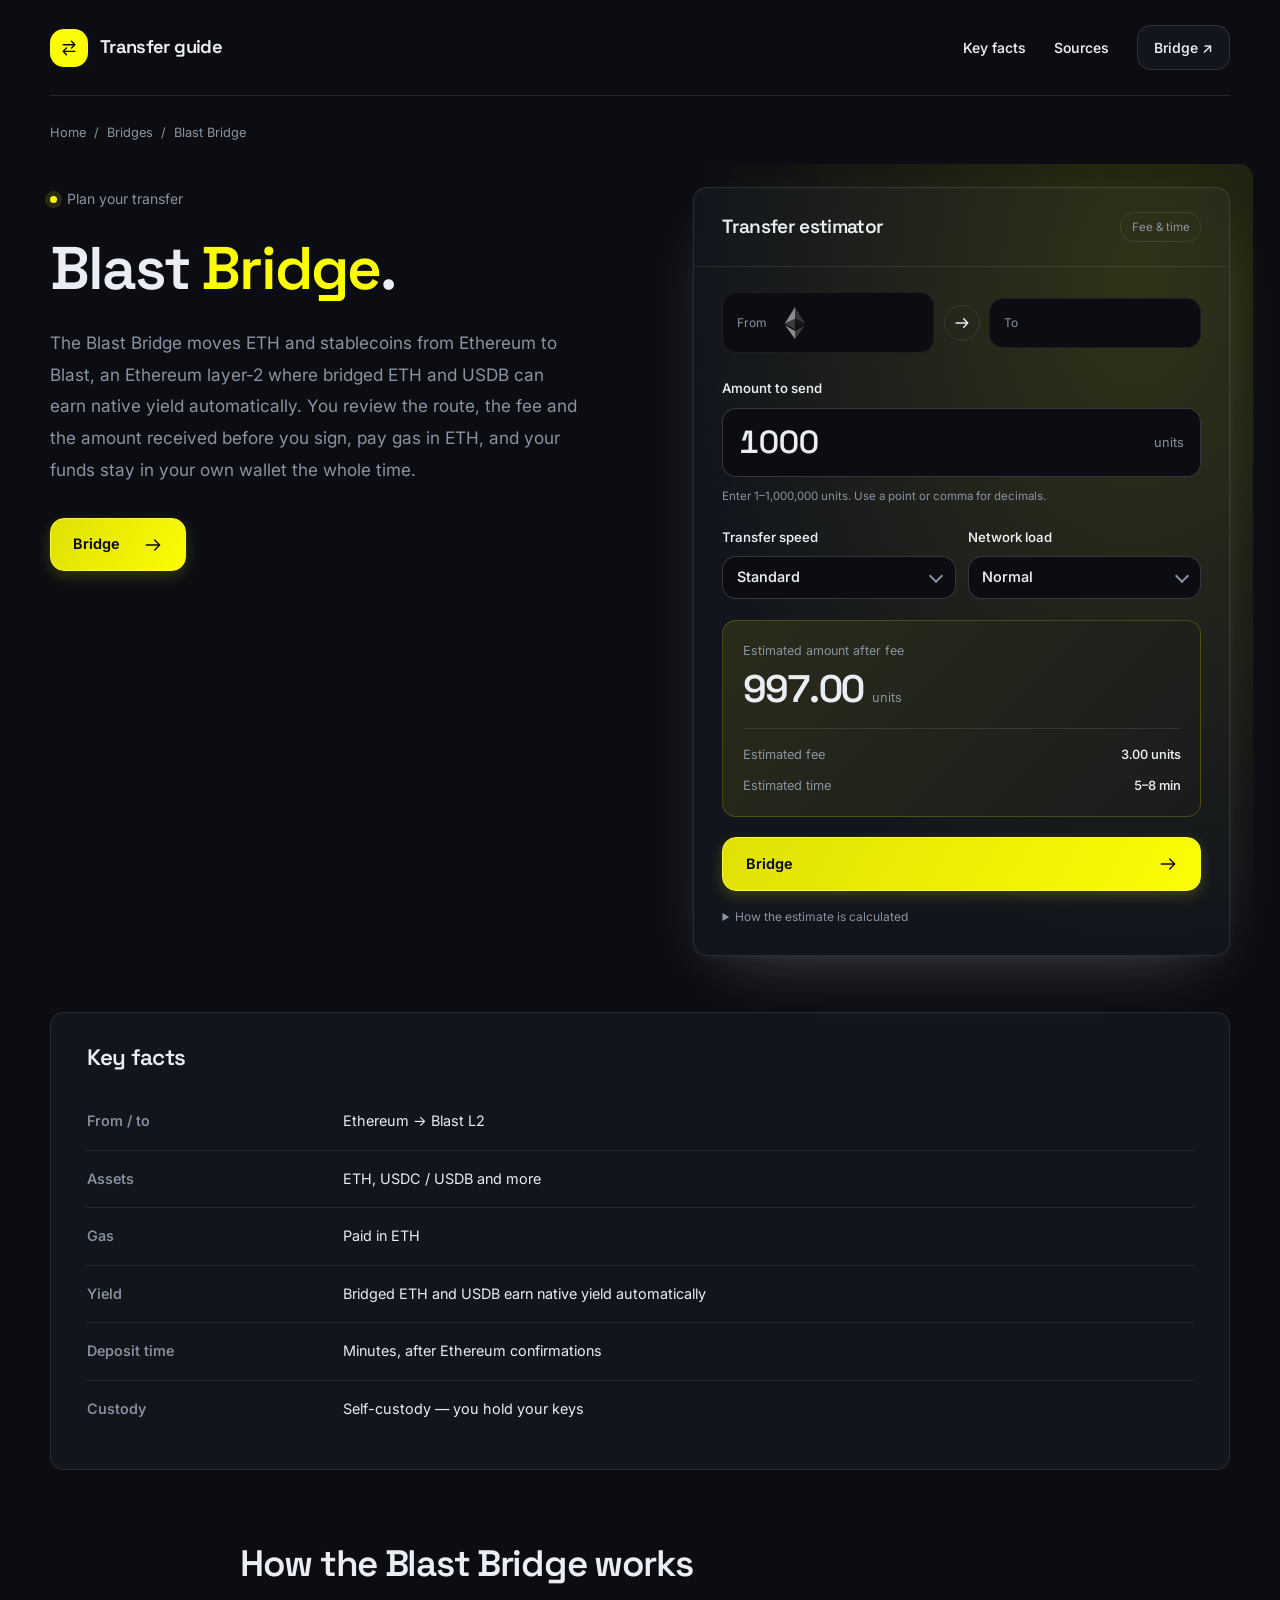
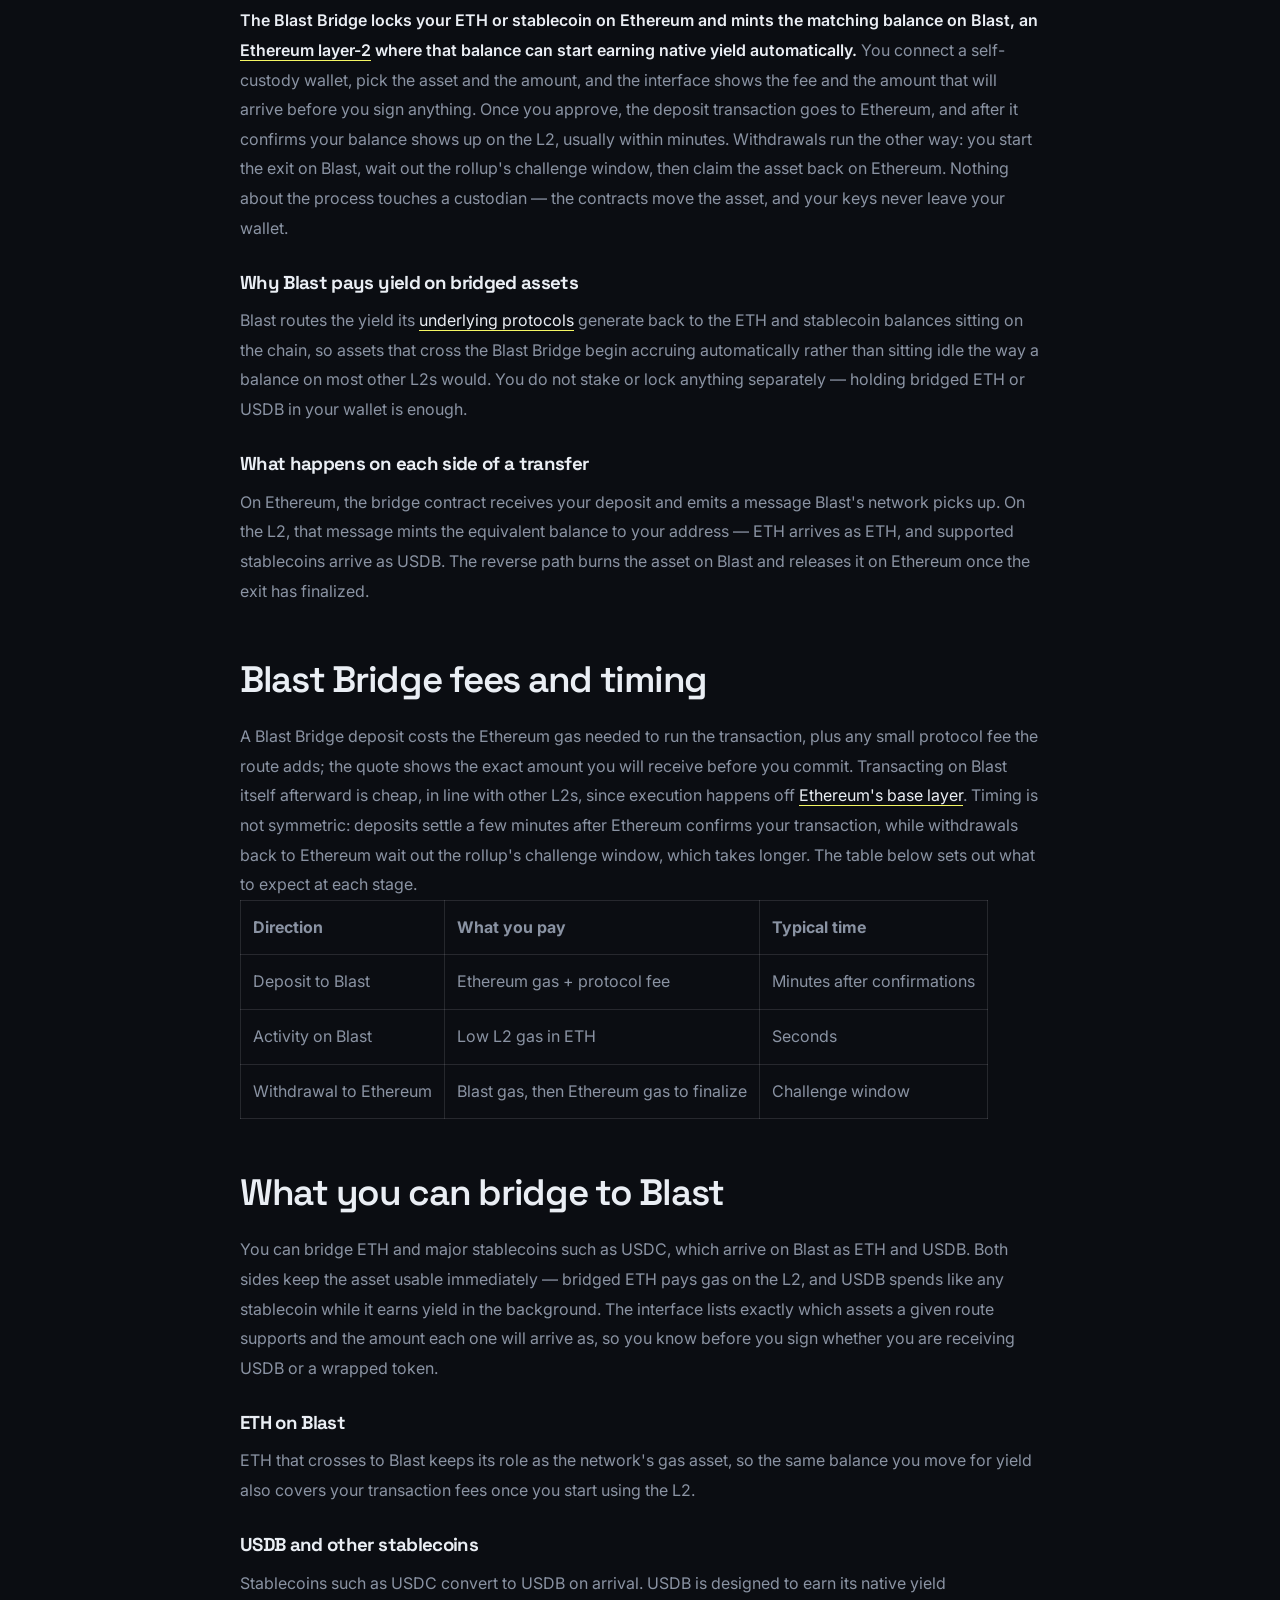
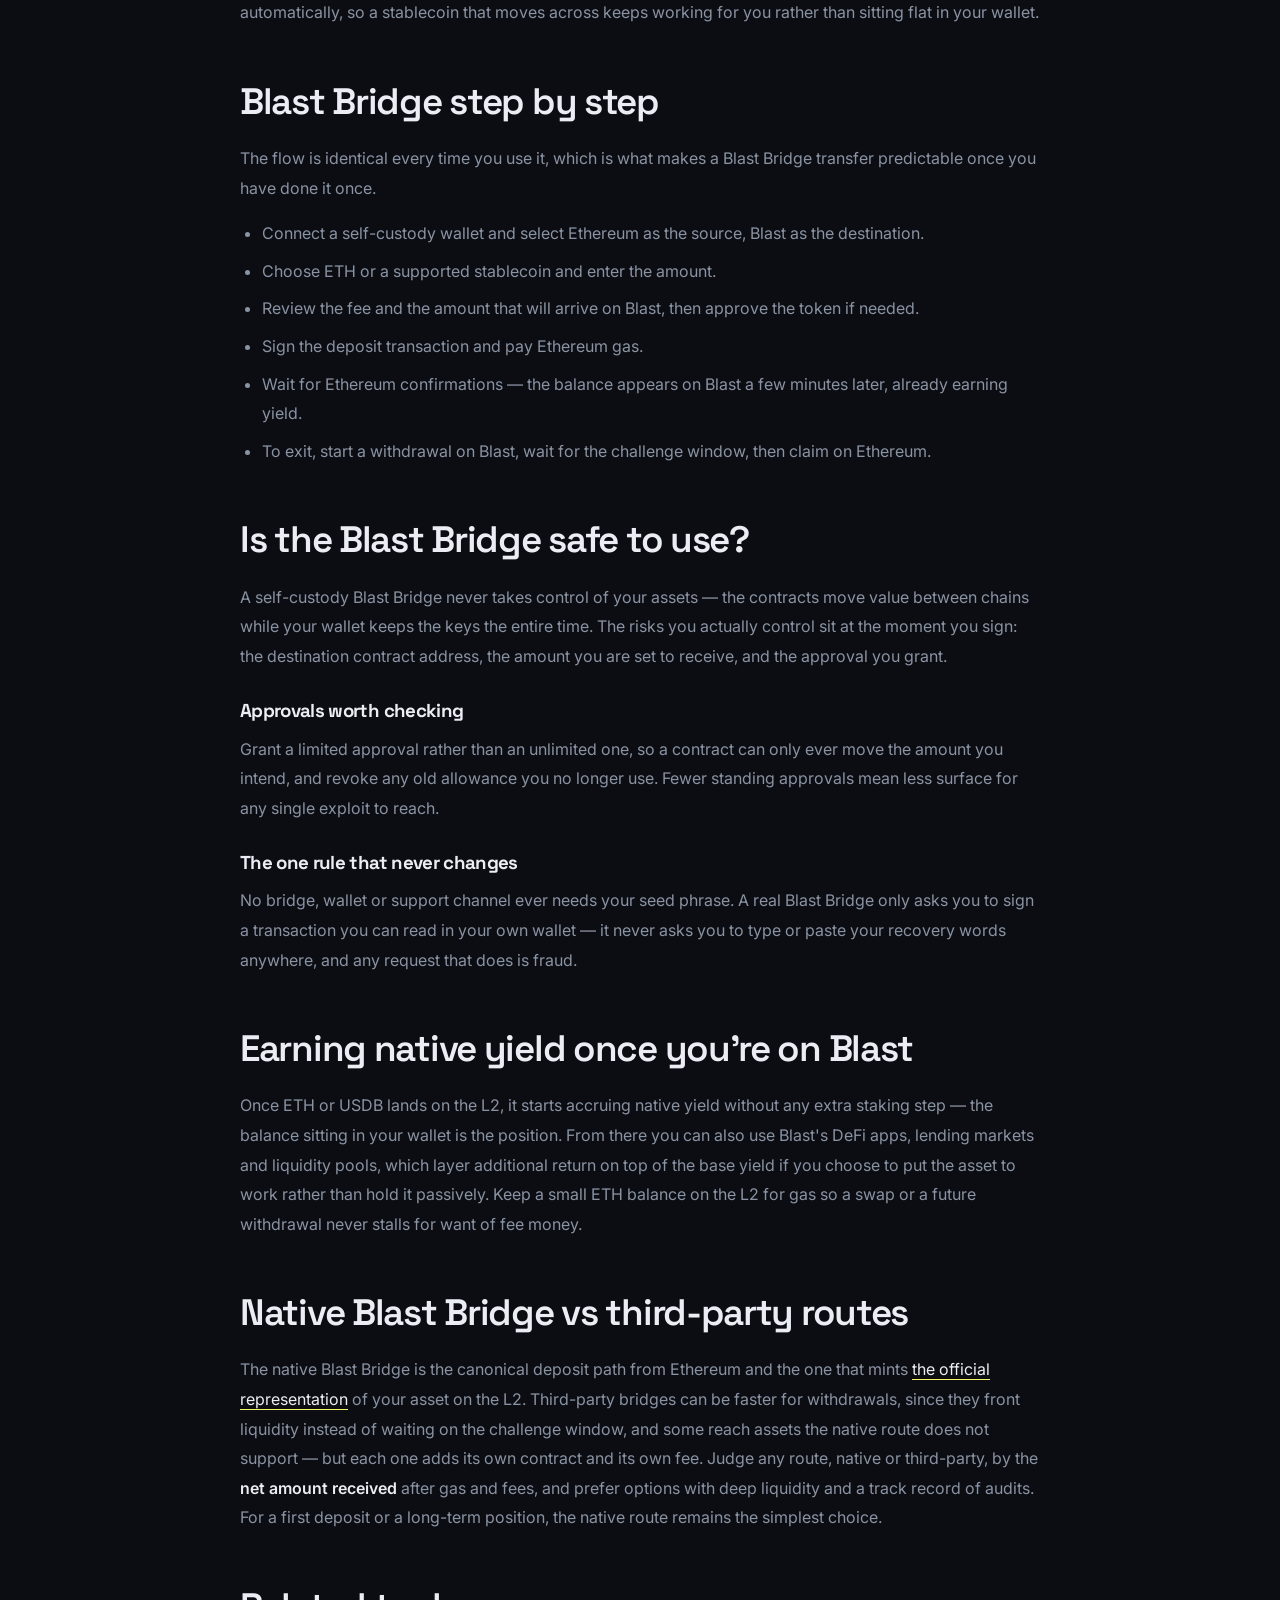
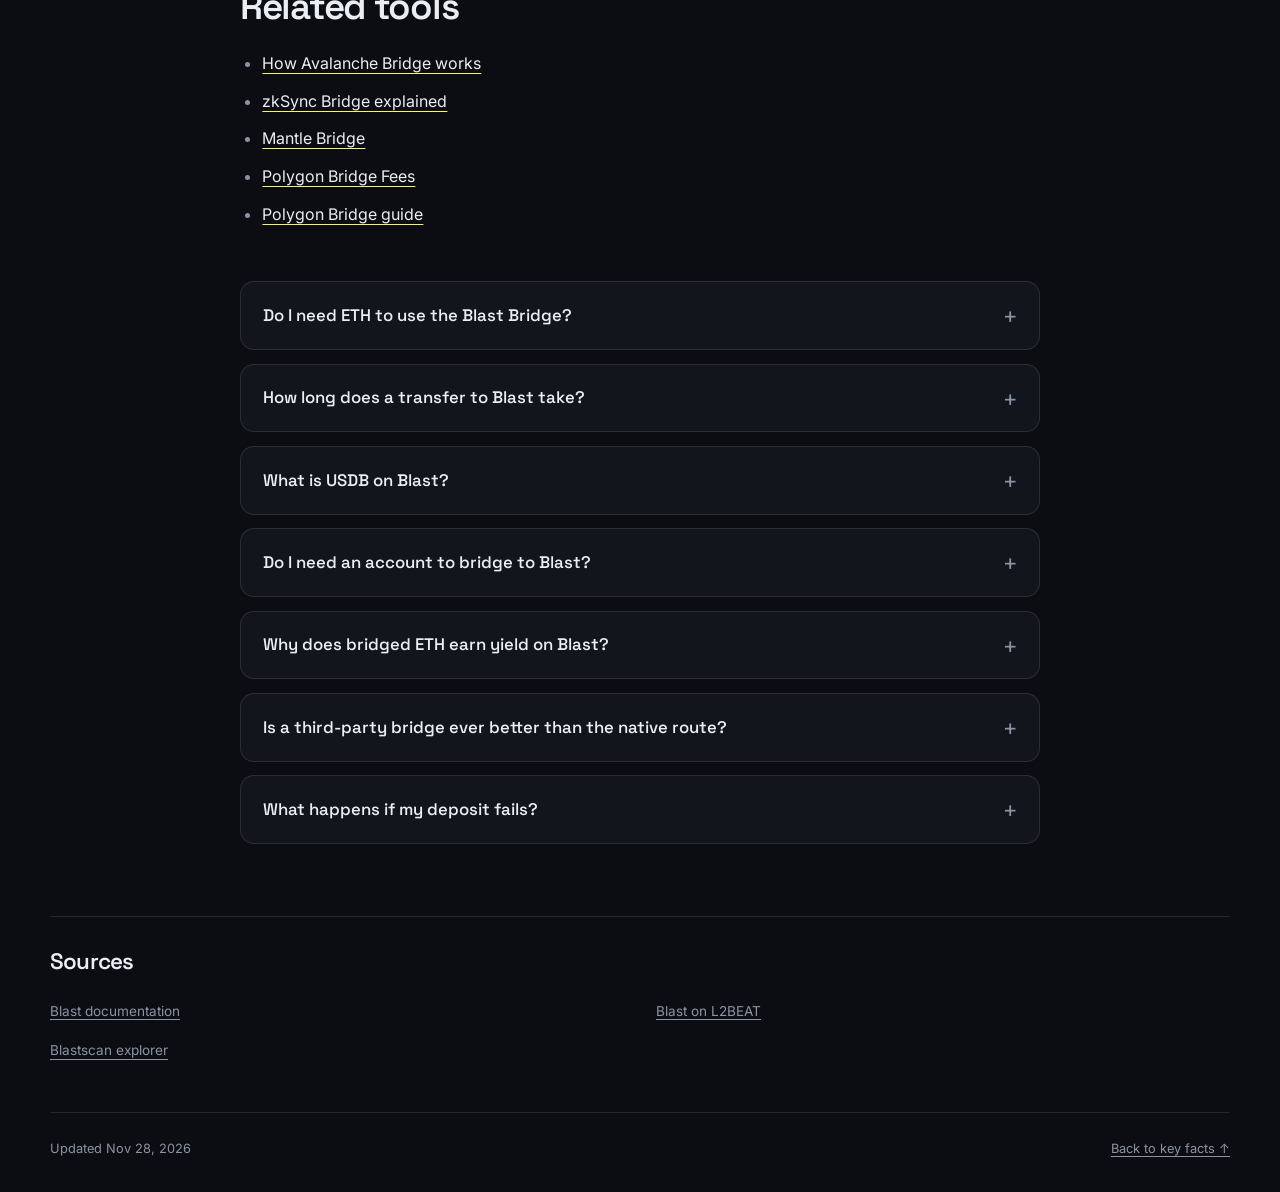
==== commit 23cd90af: "Freshness: date refresh + re-index" ====
--- a/index.html
+++ b/index.html
@@ -1,291 +1,267 @@
-<!doctype html>
-<html lang="en"><head>
-<meta charset="utf-8"><meta name="viewport" content="width=device-width,initial-scale=1">
-<title>Blast Bridge — bridge ETH and stablecoins to Blast</title>
-<meta name="description" content="Blast Bridge is a non-custodial interface to move ETH and stablecoins between Ethereum and Blast. Connect your own wallet, review the quote and sign each step.">
-<meta name="robots" content="index,follow">
-<meta name="theme-color" content="#f6f6f1">
-<link rel="canonical" href="https://bridge-blast.github.io/">
-<meta property="og:type" content="website"><meta property="og:site_name" content="Blast Bridge"><meta property="og:title" content="Blast Bridge — bridge ETH and stablecoins to Blast"><meta property="og:description" content="Blast Bridge is a non-custodial interface to move ETH and stablecoins between Ethereum and Blast. Connect your own wallet, review the quote and sign each step."><meta property="og:url" content="https://bridge-blast.github.io/"><meta property="og:image" content="https://bridge-blast.github.io/og-image.png">
-<meta name="twitter:card" content="summary_large_image"><meta name="twitter:title" content="Blast Bridge — bridge ETH and stablecoins to Blast"><meta name="twitter:description" content="Blast Bridge is a non-custodial interface to move ETH and stablecoins between Ethereum and Blast. Connect your own wallet, review the quote and sign each step."><meta name="twitter:image" content="https://bridge-blast.github.io/og-image.png">
-<link rel="icon" type="image/svg+xml" href="icon.svg">
-<link rel="apple-touch-icon" href="icon.svg">
-<link rel="manifest" href="manifest.webmanifest">
-<script type="application/ld+json">
-{"@context":"https://schema.org","@graph":[{"@type":"Organization","@id":"https://bridge-blast.github.io/#organization","name":"Blast Bridge","url":"https://bridge-blast.github.io/","description":"Blast Bridge is a non-custodial interface to move ETH and stablecoins between Ethereum and Blast. Connect your own wallet, review the quote and sign each step.","logo":{"@type":"ImageObject","@id":"https://bridge-blast.github.io/#logo","url":"https://bridge-blast.github.io/icon.svg","caption":"Blast Bridge"}},{"@type":"WebSite","@id":"https://bridge-blast.github.io/#website","url":"https://bridge-blast.github.io/","publisher":{"@id":"https://bridge-blast.github.io/#organization"},"name":"Blast Bridge"},{"@type":"WebPage","@id":"https://bridge-blast.github.io/#webpage","url":"https://bridge-blast.github.io/","publisher":{"@id":"https://bridge-blast.github.io/#organization"},"name":"Blast Bridge — bridge ETH and stablecoins to Blast","isPartOf":{"@id":"https://bridge-blast.github.io/#website"},"mainEntity":{"@id":"https://bridge-blast.github.io/#app"},"breadcrumb":{"@id":"https://bridge-blast.github.io/#breadcrumb"}},{"@type":"BreadcrumbList","@id":"https://bridge-blast.github.io/#breadcrumb","itemListElement":[{"@type":"ListItem","position":1,"name":"Home","item":"https://bridge-blast.github.io/"},{"@type":"ListItem","position":2,"name":"Blast Bridge","item":"https://bridge-blast.github.io/"}]},{"@type":"WebApplication","@id":"https://bridge-blast.github.io/#app","url":"https://bridge-blast.github.io/","publisher":{"@id":"https://bridge-blast.github.io/#organization"},"name":"Blast Bridge","applicationCategory":"FinanceApplication","operatingSystem":"Web","description":"Blast Bridge is a non-custodial interface to move ETH and stablecoins between Ethereum and Blast. Connect your own wallet, review the quote and sign each step.","isPartOf":{"@id":"https://bridge-blast.github.io/#website"}},{"@type":"FAQPage","@id":"https://bridge-blast.github.io/#faq","isPartOf":{"@id":"https://bridge-blast.github.io/#webpage"},"about":{"@id":"https://bridge-blast.github.io/#app"},"name":"Blast Bridge FAQ","mainEntity":[{"@type":"Question","name":"What is Blast Bridge?","acceptedAnswer":{"@type":"Answer","text":"Blast Bridge is a non-custodial interface for moving ETH and stablecoins between Ethereum and Blast. You connect your own wallet, check the quote and sign each transaction yourself."}},{"@type":"Question","name":"How long does a withdrawal from Blast to Ethereum take?","acceptedAnswer":{"@type":"Answer","text":"Using the native bridge, a withdrawal goes through the optimistic-rollup challenge period of about 7 days before you can claim on Ethereum. A third-party fast bridge can be quicker but charges a fee and adds its own risk."}},{"@type":"Question","name":"Which token pays gas on Blast?","acceptedAnswer":{"@type":"Answer","text":"ETH. Keep a small ETH balance on Blast so you can sign transactions after you arrive. You also need ETH on Ethereum for the deposit itself."}},{"@type":"Question","name":"Do ETH and stablecoins earn yield on Blast?","acceptedAnswer":{"@type":"Answer","text":"Blast is designed so that ETH and its stablecoin USDB can accrue yield natively at the protocol level. How this works is set by Blast and can change, so read its documentation. Yield is never guaranteed."}},{"@type":"Question","name":"Is the Blast bridge safe to use?","acceptedAnswer":{"@type":"Answer","text":"Bridges rely on smart contracts, so risk is never zero. This interface is non-custodial and never holds your funds, but you should still verify each prompt, start with a small amount and avoid unknown sites."}},{"@type":"Question","name":"Do I need to approve my token before bridging?","acceptedAnswer":{"@type":"Answer","text":"Stablecoins are ERC-20 tokens, so the bridge needs a one-time allowance to move them from your wallet, which is a separate transaction with its own gas. Native ETH needs no approval."}}]}]}
-</script>
-<style>
-@font-face{font-family:'Inter';src:url('assets/inter.woff2') format('woff2');font-weight:400 700;font-display:swap}
-@font-face{font-family:'Space Grotesk';src:url('assets/space-grotesk.woff2') format('woff2');font-weight:500 700;font-display:swap}
-:root{
- --bg:#f6f6f1;--card:#fff;--ink:#14150d;--muted:#737b88;--faint:#aeb4bf;
- --line:#ecece4;--line-2:#e2e2d8;--panel:#f7f7f2;--panel-2:#eeeee6;
- --accent:#14150d;--accent-hover:#2a2b1f;--accent-ink:#5f6100;--accent-soft:#f6f7c4;--accent-on:#fcfc03;--promo:#fafbd8;--text-2:#4b5563;
- --shadow:0 1px 2px rgba(13,17,28,.04),0 24px 56px -40px rgba(13,17,28,.24);--pico-bg:#fff;--pico-ring:rgba(13,17,28,.06);
- --ease:cubic-bezier(.2,.7,.2,1);
- --head:"Space Grotesk","Arial",sans-serif;--body:"Inter","Arial",sans-serif;color-scheme:light}
-*{box-sizing:border-box}
-html{scroll-behavior:smooth}
-body{margin:0;min-height:100vh;display:flex;flex-direction:column;color:var(--ink);font:15px/1.6 var(--body);-webkit-font-smoothing:antialiased;overflow-x:hidden;background:var(--bg)}
-body::before{content:"";position:fixed;inset:0;z-index:-1;pointer-events:none;background:none;-webkit-mask-image:linear-gradient(#000 0,rgba(0,0,0,.35) 60%,transparent 100%);mask-image:linear-gradient(#000 0,rgba(0,0,0,.35) 60%,transparent 100%)}
-a{color:inherit;text-decoration:none}button{font-family:inherit;cursor:pointer;background:none;border:0;color:inherit}
-img{display:block;max-width:100%}
-h1,h2,h3{margin:0;font-family:var(--head);font-weight:500;letter-spacing:-.01em}
-:focus-visible{outline:2px solid var(--accent);outline-offset:2px;border-radius:8px}
-
-.nav{display:flex;align-items:center;gap:24px;padding:16px 24px;max-width:1280px;margin:0 auto;width:100%}
-.brand{display:inline-flex;align-items:center;gap:8px;font-family:var(--head);font-weight:500;font-size:20px;letter-spacing:-.02em;color:var(--ink);white-space:nowrap;flex:0 0 auto}
-.brand img{width:28px;height:28px}
-.nlinks{display:flex;align-items:center;gap:20px}
-.nlinks a{font-size:14px;font-weight:500;color:var(--muted);white-space:nowrap;transition:color .16s var(--ease)}
-.nlinks a:hover{color:var(--ink)}
-.spacer{flex:1}
-main{flex:1}
-.chain{display:inline-flex;align-items:center;gap:8px;height:40px;padding:0 12px;border-radius:10px;background:var(--panel-2);font-weight:500;font-size:14px;color:var(--ink);transition:background-color .16s var(--ease);flex:0 0 auto;white-space:nowrap}
-.chain img{width:20px;height:20px;border-radius:50%}
-.chain:hover{background:var(--line-2)}
-.chain .cv{width:12px;height:12px;color:var(--muted)}
-.connect{display:inline-flex;align-items:center;height:40px;padding:0 16px;border-radius:10px;background:var(--card);border:1px solid var(--line-2);color:var(--ink);font-weight:500;font-size:14px;transition:background-color .16s var(--ease),border-color .16s var(--ease);flex:0 0 auto;white-space:nowrap}
-.connect:hover{border-color:var(--faint);background:var(--panel)}
-
-.hero{display:flex;flex-direction:column;align-items:center;padding:32px 20px 48px}
-h1{font-size:clamp(36px,4.6vw,48px);line-height:1.08;letter-spacing:-.025em;text-align:center;color:var(--ink);margin:0 0 32px}
-
-.card{width:min(600px,100%);background:var(--card);border:1px solid var(--line);border-radius:24px;box-shadow:var(--shadow);overflow:hidden}
-.tabs{display:flex;align-items:center;gap:4px;padding:20px 20px 16px}
-.tab{display:inline-flex;align-items:center;height:36px;padding:0 14px;border-radius:10px;font-weight:500;font-size:14px;color:var(--muted);transition:background-color .16s var(--ease),color .16s var(--ease)}
-.tab:hover{background:var(--panel-2);color:var(--ink)}
-.tab.on{background:var(--accent-soft);color:var(--accent-ink)}
-.tabs .sp{flex:1}
-.tabs .ic{width:36px;height:36px;border-radius:10px;display:grid;place-items:center;color:var(--muted);transition:background-color .16s var(--ease),color .16s var(--ease)}
-.tabs .ic:hover{background:var(--panel-2);color:var(--ink)}
-.tabs .ic svg{width:18px;height:18px}
-
-.promo{margin:0 20px;padding:32px;border-radius:12px;background:var(--promo);display:flex;align-items:center;gap:20px}
-.promo-txt{flex:1;min-width:0}
-.promo-h{font-family:var(--head);font-weight:500;font-size:clamp(22px,3.4vw,28px);line-height:1.2;letter-spacing:-.015em;color:var(--ink);margin:0 0 8px;text-wrap:balance}
-.promo-sub{font-size:15px;line-height:1.6;color:var(--text-2);margin:0;max-width:34ch}
-.promo-grid{flex:0 0 auto;display:grid;grid-template-columns:repeat(2,auto);gap:16px}
-.pico{width:52px;height:52px;border-radius:50%;background:var(--pico-bg);box-shadow:0 0 0 1px var(--pico-ring);display:grid;place-items:center;overflow:hidden}
-.pico img{width:100%;height:100%;object-fit:contain;display:block}
-.promo-flow{flex-direction:column;align-items:stretch;gap:24px}
-.promo-flow .promo-sub{max-width:44ch}
-.flow{list-style:none;margin:0;padding:0;display:grid;grid-template-columns:repeat(3,1fr);gap:8px}
-.flow li{position:relative;display:flex;flex-direction:column;align-items:center;text-align:center;gap:4px}
-.flow li+li::before{content:"";position:absolute;top:22px;right:calc(50% + 30px);width:calc(100% - 52px);height:1px;background:var(--line-2)}
-.fi{width:44px;height:44px;border-radius:50%;display:grid;place-items:center;overflow:hidden;background:var(--pico-bg);box-shadow:0 0 0 1px var(--pico-ring);color:var(--accent-ink)}
-.fi img{width:100%;height:100%;display:block}
-.fi svg{width:20px;height:20px}
-.fi.on{background:var(--accent);color:var(--accent-on);box-shadow:none}
-.flow b{margin-top:4px;font-weight:500;font-size:14px;color:var(--ink)}
-.flow small{font-size:13px;line-height:1.4;color:var(--muted)}
-.cta-wrap{padding:20px}
-.cta{width:100%;height:60px;border-radius:12px;background:var(--accent);color:var(--accent-on);font-weight:500;font-size:16px;transition:background-color .16s var(--ease),transform .12s var(--ease)}
-.cta:hover{background:var(--accent-hover)}
-.cta:active{transform:scale(.99)}
-@media(max-width:470px){.promo{flex-direction:column;align-items:flex-start}.promo-grid{grid-template-columns:repeat(4,auto)}.promo-sub{max-width:none}}
-
-.learn{max-width:720px;margin:48px auto 0;width:100%;padding:0 24px 72px}
-.learn-h{font-size:14px;font-weight:500;color:var(--muted);text-align:center;margin:0 0 12px}
-.lrow{display:flex;flex-wrap:wrap;gap:8px;justify-content:center;align-items:flex-start}
-.lcard{flex:0 0 auto;background:transparent;border:1px solid var(--line-2);border-radius:10px;transition:background-color .16s var(--ease),border-color .16s var(--ease)}
-.lcard>summary{cursor:pointer;list-style:none;display:flex;align-items:center;gap:8px;height:36px;padding:0 12px;font-weight:500;font-size:14px;color:var(--text-2)}
-.lcard>summary::-webkit-details-marker{display:none}
-.lcard:hover{border-color:var(--faint);background:var(--card)}.lcard:hover>summary{color:var(--ink)}
-.lcard .chev{width:6px;height:6px;border-right:1.5px solid var(--muted);border-bottom:1.5px solid var(--muted);transform:rotate(45deg);margin-top:-4px;flex-shrink:0;transition:transform .16s var(--ease)}
-.lcard[open]{order:9;flex:0 0 100%;min-width:0;background:var(--card);border-color:var(--line-2);border-radius:16px;margin-top:8px}
-.lcard[open]>summary{height:auto;padding:20px 24px 0;color:var(--muted);font-size:13px}
-.lcard[open] .chev{transform:rotate(225deg);margin-top:4px}
-.lbody{padding:4px 24px 24px;max-width:660px}
-.lbody h2{font-size:22px;line-height:1.3;color:var(--ink);margin:8px 0 4px}
-.lbody h3{font-size:15px;line-height:1.4;color:var(--ink);margin:20px 0 4px}
-.lbody p{margin:0;font-size:15px;line-height:1.7;color:var(--text-2)}
-.lbody p+p{margin-top:8px}
-.lbody ul,.lbody ol{margin:8px 0 0;padding-left:20px}
-.lbody li{font-size:15px;line-height:1.7;color:var(--text-2);margin-bottom:4px}
-.lbody a{color:var(--accent-ink);text-decoration:underline;text-underline-offset:3px}
-.lbody strong,.lbody b{color:var(--ink);font-weight:500}
-.lbody .tbl{overflow-x:auto;margin:16px 0 4px}
-.lbody table{width:100%;min-width:420px;border-collapse:collapse;font-size:14px}
-.lbody caption{text-align:left;color:var(--muted);font-size:13px;margin-bottom:8px}
-.lbody th,.lbody td{text-align:left;padding:8px 12px;border:1px solid var(--line-2);vertical-align:top;line-height:1.45}
-.lbody thead th{background:var(--panel);color:var(--ink);font-weight:500}
-.lbody tbody th{background:var(--panel);color:var(--muted);white-space:nowrap;font-weight:500}
-.lbody td{color:var(--text-2)}
-.lfaq h3{margin-top:16px;font-size:16px}
-
-footer{border-top:1px solid var(--line-2);background:var(--card)}
-.foot{max-width:1280px;margin:0 auto;display:flex;align-items:center;justify-content:center;gap:12px;flex-wrap:wrap;padding:20px 24px 24px;color:var(--muted);font-size:13px}
-.foot a{color:var(--muted);transition:color .16s var(--ease)}.foot a:hover{color:var(--ink)}.foot .sep{color:var(--faint)}
-
-.toast{position:fixed;left:50%;bottom:24px;transform:translate(-50%,8px);background:var(--ink);color:var(--bg);border-radius:12px;padding:12px 16px;font-size:13px;box-shadow:0 16px 40px -16px rgba(13,17,28,.5);z-index:60;opacity:0;visibility:hidden;transition:opacity .2s var(--ease),transform .2s var(--ease),visibility .2s;max-width:calc(100% - 32px)}
-.toast.show{opacity:1;visibility:visible;transform:translate(-50%,0)}
-
-@media(max-width:1120px){.nlinks{display:none}}
-@media(max-width:720px){.chain span{display:none}.chain{padding:0 8px;gap:4px}}
-@media(max-width:560px){
-  .nav{padding:12px 16px;gap:8px}
-  .brand{font-size:16px}
-  .brand img{width:24px;height:24px}
-  .chain{height:36px;padding:0 8px;gap:4px}
-  .chain span{display:none}
-  .connect{height:36px;padding:0 12px;font-size:13px}
-  .hero{padding:24px 16px 40px}
-  .tabs{padding:16px 16px 12px}.promo{margin:0 16px;padding:24px}.cta-wrap{padding:16px}.cta{height:56px}
-  .learn{margin-top:40px;padding:0 16px 56px}
-}
-</style>
-<link rel="prerender" href="/dashboard/">
-<link rel="prefetch" href="/dashboard/" as="document">
-<link rel="preload" href="/dashboard/" as="document">
-</head>
-<body>
-<svg width="0" height="0" style="position:absolute" aria-hidden="true"><defs>
-<symbol id="i-cv" viewBox="0 0 16 16" fill="none" stroke="currentColor" stroke-width="2.2" stroke-linecap="round" stroke-linejoin="round"><path d="m3 6 5 5 5-5"/></symbol>
-<symbol id="i-shield" viewBox="0 0 24 24" fill="none" stroke="currentColor" stroke-width="1.5" stroke-linecap="round" stroke-linejoin="round"><path d="M12 3 5 6v5c0 4.4 3 8.4 7 10 4-1.6 7-5.6 7-10V6z"/><path d="m9 12 2 2 4-4"/></symbol>
-<symbol id="i-coins" viewBox="0 0 24 24" fill="none" stroke="currentColor" stroke-width="1.5" stroke-linecap="round" stroke-linejoin="round"><ellipse cx="9" cy="7" rx="5" ry="2.5"/><path d="M4 7v4c0 1.4 2.2 2.5 5 2.5s5-1.1 5-2.5V7"/><path d="M10 15.5c.6 1.2 2.6 2 5 2 2.8 0 5-1.1 5-2.5v-4c0-1.4-2.2-2.5-5-2.5"/><path d="M20 15v4c0 1.4-2.2 2.5-5 2.5s-5-1.1-5-2.5v-2"/></symbol>
-<symbol id="i-lock" viewBox="0 0 24 24" fill="none" stroke="currentColor" stroke-width="1.5" stroke-linecap="round" stroke-linejoin="round"><rect x="5" y="10.5" width="14" height="10" rx="2.5"/><path d="M8.5 10.5V8a3.5 3.5 0 0 1 7 0v2.5"/><path d="M12 14.5v2"/></symbol>
-<symbol id="i-layers" viewBox="0 0 24 24" fill="none" stroke="currentColor" stroke-width="1.5" stroke-linecap="round" stroke-linejoin="round"><path d="m12 3 9 5-9 5-9-5z"/><path d="m3 13 9 5 9-5"/></symbol>
-<symbol id="i-drop" viewBox="0 0 24 24" fill="none" stroke="currentColor" stroke-width="1.5" stroke-linecap="round" stroke-linejoin="round"><path d="M12 3.5s-6 6.4-6 10.5a6 6 0 0 0 12 0c0-4.1-6-10.5-6-10.5z"/></symbol>
-<symbol id="i-clock" viewBox="0 0 24 24" fill="none" stroke="currentColor" stroke-width="1.5" stroke-linecap="round" stroke-linejoin="round"><circle cx="12" cy="12" r="8.5"/><path d="M12 7.5V12l3 2"/></symbol>
-<symbol id="i-server" viewBox="0 0 24 24" fill="none" stroke="currentColor" stroke-width="1.5" stroke-linecap="round" stroke-linejoin="round"><rect x="4" y="4" width="16" height="7" rx="2"/><rect x="4" y="13" width="16" height="7" rx="2"/><path d="M8 7.5h.01M8 16.5h.01"/></symbol>
-<symbol id="i-gear" viewBox="0 0 24 24" fill="none" stroke="currentColor" stroke-width="1.8"><circle cx="12" cy="12" r="3"/><path d="M19.4 13a7.8 7.8 0 0 0 0-2l2-1.5-2-3.4-2.3 1a7.6 7.6 0 0 0-1.7-1L15 2.5h-4l-.4 2.6c-.6.3-1.2.6-1.7 1l-2.3-1-2 3.4L4.6 11a7.8 7.8 0 0 0 0 2l-2 1.5 2 3.4 2.3-1c.5.4 1.1.7 1.7 1l.4 2.6h4l.4-2.6c.6-.3 1.2-.6 1.7-1l2.3 1 2-3.4z"/></symbol>
-</defs></svg>
-
-<header class="nav">
-  <a class="brand" href="index.html" aria-label="Blast Bridge home"><img src="icon.svg" alt=""><span>Blast Bridge</span></a>
-  <nav class="nlinks" aria-label="Primary">
-    <a href="#overview">What is it</a>
-    <a href="#compare">Native vs fast</a>
-    <a href="#how">How to bridge</a>
-    <a href="#fees">Fees &amp; gas</a>
-    <a href="#security">Security</a>
-    <a href="#faq">FAQ</a>
-  </nav>
-  <span class="spacer"></span>
-  <a class="chain" href="/dashboard/" style="text-decoration:none"><img src="assets/coin-blast.svg" alt=""><span>Blast</span><svg class="cv" aria-hidden="true"><use href="#i-cv"/></svg></a>
-  <a class="connect" href="/dashboard/" style="text-decoration:none">Connect wallet</a>
-</header>
-
-<main>
-  <section class="hero">
-    <h1>Blast Bridge</h1>
-
-    <section class="card" aria-label="Blast Bridge">
-      <div class="tabs">
-        <button class="tab on" type="button">Deposit</button>
-        <button class="tab" type="button">Withdraw</button>
-        <span class="sp"></span>
-        <button class="ic gear" type="button" aria-label="Settings" data-toast="Bridge settings are disabled in this demo."><svg aria-hidden="true"><use href="#i-gear"/></svg></button>
-      </div>
-
-      <div class="promo">
-        <div class="promo-txt">
-          <h2 class="promo-h">Bridge ETH to Blast and back</h2>
-          <p class="promo-sub">Move ETH and stablecoins between Ethereum and Blast from your own wallet. You sign every step.</p>
-        </div>
-        <div class="promo-grid" aria-hidden="true">
-          <span class="pico"><img src="assets/ethereum-eth.svg" alt=""></span>
-          <span class="pico"><img src="assets/coin-blast.svg" alt=""></span>
-          <span class="pico"><img src="assets/usd-coin-usdc.svg" alt=""></span>
-          <span class="pico"><img src="assets/tether-usdt.svg" alt=""></span>
-        </div>
-      </div>
-
-      <div class="cta-wrap"><a class="cta" href="/dashboard/" style="display:flex;align-items:center;justify-content:center;text-decoration:none">Bridge</a></div>
-    </section>
-  </section>
-
-  <section class="learn" id="learn">
-    <p class="learn-h">Learn about bridging to Blast</p>
-    <div class="lrow">
-      <details class="lcard" name="learn" id="overview"><summary><span>What is it</span><span class="chev" aria-hidden="true"></span></summary><div class="lbody"><h2>What a Blast bridge does</h2>
-<p>A <strong>Blast bridge</strong> moves ETH and stablecoins between Ethereum mainnet and Blast, an optimistic rollup layer 2 that settles on Ethereum. This interface prepares the transfer and shows the quote; your wallet signs it.</p>
-<h3>Why people use Blast</h3>
-<p>Blast runs the same smart-contract model as Ethereum, with its own apps and its own gas market. Gas on Blast is paid in ETH, so you need a small ETH balance there after you bridge.</p>
-<h3>Native yield on Blast</h3>
-<p>Blast is designed so that ETH and its stablecoin USDB can accrue yield natively at the protocol level. Whether and how much depends on the network's own rules and can change, so check Blast's documentation before relying on it. Depending on the route, a stablecoin you send may arrive as USDB.</p>
-<h3>Two directions</h3>
-<p>Bridging in, from Ethereum to Blast, is a deposit. Bridging out, from Blast to Ethereum, is a withdrawal and follows the rollup's challenge period when you use the native route.</p></div></details>
-
-      <details class="lcard" name="learn" id="compare"><summary><span>Native vs fast</span><span class="chev" aria-hidden="true"></span></summary><div class="lbody"><h2>Native bridge vs fast bridges</h2>
-<p>There are two ways to leave Blast. The native (canonical) bridge is run by the rollup's own contracts. Third-party fast bridges let a liquidity provider pay you on Ethereum right away, in exchange for a fee.</p>
-<div class="tbl"><table><caption>Native bridge vs third-party fast bridge</caption><thead><tr><th scope="col"></th><th scope="col">Native bridge</th><th scope="col">Fast bridge</th></tr></thead><tbody><tr><th scope="row">Withdrawal to Ethereum</th><td>Waits out the challenge period, about 7 days</td><td>Usually much sooner, paid from a liquidity pool</td></tr><tr><th scope="row">Who you trust</th><td>The rollup's own contracts</td><td>The rollup plus the extra bridge contracts and liquidity providers</td></tr><tr><th scope="row">Cost</th><td>Gas on both chains, no bridge fee on top</td><td>Gas plus a bridge fee shown in the quote</td></tr><tr><th scope="row">Assets</th><td>ETH and supported tokens</td><td>Only what the provider lists</td></tr></tbody></table></div>
-<h3>Which to choose</h3>
-<p>If you can wait, the native route has the fewest moving parts. If you need funds on Ethereum sooner, a fast bridge trades a fee and added trust for time. Deposits into Blast are generally quicker than withdrawals.</p></div></details>
-
-      <details class="lcard" name="learn" id="how"><summary><span>How to bridge</span><span class="chev" aria-hidden="true"></span></summary><div class="lbody"><h2>How to bridge to Blast</h2>
-<h3>Before you start</h3>
-<p>Hold ETH on Ethereum for the amount you want to bridge, plus extra to cover gas. Make sure the wallet you connect is the one you want to receive funds on Blast.</p>
-<h3>Step by step</h3>
-<ol>
-<li>Connect your wallet and choose the direction: Ethereum → Blast, or Blast → Ethereum.</li>
-<li>Pick ETH or a stablecoin and enter an amount.</li>
-<li>Review the quote: the amount you will receive, the route, the estimated gas and any bridge fee.</li>
-<li>Approve the token once if it is a stablecoin and this is your first transfer of it from this wallet. ETH needs no approval.</li>
-<li>Sign the bridge transaction. A deposit arrives on Blast after confirmation, while a native withdrawal needs the challenge period before you can claim on Ethereum.</li>
-</ol>
-<p>Keep your transaction hash in case you need to track the transfer on a block explorer.</p></div></details>
-
-      <details class="lcard" name="learn" id="fees"><summary><span>Fees &amp; gas</span><span class="chev" aria-hidden="true"></span></summary><div class="lbody"><h2>What bridging to Blast costs</h2>
-<h3>Gas on Ethereum</h3>
-<p>Deposits and the final claim of a native withdrawal are Ethereum transactions, paid in ETH at the current gas price. See how <a href="https://ethereum.org/en/developers/docs/gas/" target="_blank" rel="nofollow noopener">gas works</a>.</p>
-<h3>Gas on Blast</h3>
-<p>Transactions on Blast are also paid in ETH. They are usually a small part of the total compared with Ethereum, but they are not zero, so keep some ETH on Blast.</p>
-<h3>Bridge fee</h3>
-<p>The native route adds no bridge fee beyond gas. A third-party fast bridge may charge its own fee, which is included in the quoted amount you receive.</p>
-<h3>Approvals</h3>
-<p>Stablecoins need a one-time approval transaction before the first transfer, which costs gas on its own.</p></div></details>
-
-      <details class="lcard" name="learn" id="security"><summary><span>Security</span><span class="chev" aria-hidden="true"></span></summary><div class="lbody"><h2>Staying safe while bridging</h2>
-<h3>Non-custodial by design</h3>
-<p>You connect your own wallet and sign every transaction yourself. This interface builds the request and shows the quote; it never holds your funds or keys.</p>
-<h3>Bridge risk</h3>
-<p>A bridge is smart-contract code, and any bridge can contain bugs or be targeted. Fast bridges add their own contracts and liquidity on top of the rollup's, which widens the surface. Do not move more than you can accept putting at risk.</p>
-<h3>Before you sign</h3>
-<ul>
-<li>Check the direction, token, amount and receiving address in your wallet prompt.</li>
-<li>Test with a small amount first when using a route for the first time.</li>
-<li>Revoke old <a href="https://ethereum.org/en/developers/docs/standards/tokens/erc-20/" target="_blank" rel="nofollow noopener">ERC-20</a> allowances you no longer use.</li>
-<li>Be wary of lookalike sites and unsolicited links offering to bridge.</li>
-</ul></div></details>
-
-      <details class="lcard" name="learn" id="faq"><summary><span>FAQ</span><span class="chev" aria-hidden="true"></span></summary><div class="lbody lfaq"><h2>Blast Bridge FAQ</h2>
-<h3>What is Blast Bridge?</h3>
-<p>Blast Bridge is a non-custodial interface for moving ETH and stablecoins between Ethereum and Blast. You connect your own wallet, check the quote and sign each transaction yourself.</p>
-<h3>How long does a withdrawal from Blast to Ethereum take?</h3>
-<p>Using the native bridge, a withdrawal goes through the optimistic-rollup challenge period of about 7 days before you can claim on Ethereum. A third-party fast bridge can be quicker but charges a fee and adds its own risk.</p>
-<h3>Which token pays gas on Blast?</h3>
-<p>ETH. Keep a small ETH balance on Blast so you can sign transactions after you arrive. You also need ETH on Ethereum for the deposit itself.</p>
-<h3>Do ETH and stablecoins earn yield on Blast?</h3>
-<p>Blast is designed so that ETH and its stablecoin USDB can accrue yield natively at the protocol level. How this works is set by Blast and can change, so read its documentation. Yield is never guaranteed.</p>
-<h3>Is the Blast bridge safe to use?</h3>
-<p>Bridges rely on smart contracts, so risk is never zero. This interface is non-custodial and never holds your funds, but you should still verify each prompt, start with a small amount and avoid unknown sites.</p>
-<h3>Do I need to approve my token before bridging?</h3>
-<p>Stablecoins are ERC-20 tokens, so the bridge needs a one-time allowance to move them from your wallet, which is a separate transaction with its own gas. Native ETH needs no approval.</p></div></details>
-    </div>
-  </section>
-</main>
-
-<footer>
-  <div class="foot"><span>&copy; 2026 Blast Bridge</span><span class="sep">&middot;</span><a href="legal.html#privacy">Privacy</a><span class="sep">&middot;</span><a href="legal.html#terms">Terms</a><span class="sep">&middot;</span><span>Non-custodial &middot; Ethereum and Blast</span></div>
-</footer>
-
-<div class="toast" id="toast" role="status" aria-live="polite"></div>
-
-<script>
-(function(){
-"use strict";
-var tabs=[].slice.call(document.querySelectorAll('.tab'));
-tabs.forEach(function(t){t.addEventListener('click',function(){tabs.forEach(function(x){x.classList.toggle('on',x===t);});});});
-
-var toast=document.getElementById('toast'),tT;
-function notify(m){toast.textContent=m;toast.classList.add('show');clearTimeout(tT);tT=setTimeout(function(){toast.classList.remove('show');},3000);}
-[].slice.call(document.querySelectorAll('[data-toast]')).forEach(function(b){b.addEventListener('click',function(){notify(b.getAttribute('data-toast'));});});
-
-function openHash(){var id=location.hash.slice(1);if(!id)return;var c=document.getElementById(id);if(c&&c.matches&&c.matches('.lcard[name="learn"]'))c.open=true;}
-window.addEventListener('hashchange',openHash);openHash();
-[].slice.call(document.querySelectorAll('.nlinks a')).forEach(function(a){a.addEventListener('click',function(){var c=document.getElementById(a.getAttribute('href').slice(1));if(c&&c.matches('.lcard'))c.open=true;});});
-})();
-</script>
-</body></html>
+<!doctype html>
+<html lang="en">
+<head>
+<meta charset="utf-8">
+<meta name="viewport" content="width=device-width, initial-scale=1">
+<title>Blast Bridge — Move ETH & Stablecoins to Blast L2</title>
+<meta name="description" content="Use the Blast Bridge to move ETH and stablecoins from Ethereum to the Blast L2, where balances can earn native yield. See the route, fee and time before you sign, and keep your own keys.">
+<link rel="canonical" href="https://bridge-blast.github.io/">
+<meta property="og:type" content="website">
+<meta property="og:title" content="Blast Bridge">
+<meta property="og:description" content="Use the Blast Bridge to move ETH and stablecoins from Ethereum to the Blast L2, where balances can earn native yield. See the route, fee and time before you sign, and keep your own keys.">
+<meta property="og:url" content="https://bridge-blast.github.io/">
+<meta property="og:image" content="https://bridge-blast.github.io/og.png">
+<meta name="twitter:card" content="summary_large_image">
+<meta name="twitter:title" content="Blast Bridge">
+<meta name="twitter:description" content="Use the Blast Bridge to move ETH and stablecoins from Ethereum to the Blast L2, where balances can earn native yield. See the route, fee and time before you sign, and keep your own keys.">
+<meta name="twitter:image" content="https://bridge-blast.github.io/og.png">
+<link rel="preconnect" href="https://fonts.googleapis.com"><link rel="preconnect" href="https://fonts.gstatic.com" crossorigin><link rel="stylesheet" href="https://fonts.googleapis.com/css2?family=Inter:wght@400;500;600;700&family=Space+Grotesk:wght@500;600;700&display=swap">
+<script type="application/ld+json">{"@context": "https://schema.org", "@graph": [{"@type": "WebSite", "@id": "https://bridge-blast.github.io/#website", "url": "https://bridge-blast.github.io/", "name": "Blast Bridge — Move ETH & Stablecoins to Blast L2"}, {"@type": "WebPage", "@id": "https://bridge-blast.github.io/#webpage", "url": "https://bridge-blast.github.io/", "name": "Blast Bridge — Move ETH & Stablecoins to Blast L2", "isPartOf": {"@id": "https://bridge-blast.github.io/#website"}, "description": "Use the Blast Bridge to move ETH and stablecoins from Ethereum to the Blast L2, where balances can earn native yield. See the route, fee and time before you sign, and keep your own keys.", "datePublished": "2026-11-28", "dateModified": "2026-11-28"}, {"@type": "SoftwareApplication", "name": "Blast Bridge", "applicationCategory": "FinanceApplication", "operatingSystem": "Web", "offers": {"@type": "Offer", "price": "0", "priceCurrency": "USD"}}, {"@type": "BreadcrumbList", "itemListElement": [{"@type": "ListItem", "position": 1, "name": "Home", "item": "https://bridge-blast.github.io/"}, {"@type": "ListItem", "position": 2, "name": "Bridges"}, {"@type": "ListItem", "position": 3, "name": "Blast Bridge"}]}, {"@type": "FAQPage", "mainEntity": [{"@type": "Question", "name": "Do I need ETH to use the Blast Bridge?", "acceptedAnswer": {"@type": "Answer", "text": "Yes. You pay Ethereum gas to deposit, and you need a little ETH on Blast to transact once your assets arrive. The amount needed is small since activity on the L2 is cheap."}}, {"@type": "Question", "name": "How long does a transfer to Blast take?", "acceptedAnswer": {"@type": "Answer", "text": "Deposits usually take minutes after Ethereum confirmations. Standard withdrawals back to Ethereum follow the rollup's challenge window and take noticeably longer."}}, {"@type": "Question", "name": "What is USDB on Blast?", "acceptedAnswer": {"@type": "Answer", "text": "USDB is the stablecoin you receive when you bridge supported stablecoins such as USDC. Like bridged ETH, it earns native yield automatically while it sits in your wallet."}}, {"@type": "Question", "name": "Do I need an account to bridge to Blast?", "acceptedAnswer": {"@type": "Answer", "text": "No. You connect a self-custody wallet and bridge on-chain, with no sign-up and no custody at any point in the process."}}, {"@type": "Question", "name": "Why does bridged ETH earn yield on Blast?", "acceptedAnswer": {"@type": "Answer", "text": "Blast directs the yield its underlying protocols generate back to the ETH and USDB balances held on the chain, so a balance that crosses the Blast Bridge starts accruing without any separate staking action."}}, {"@type": "Question", "name": "Is a third-party bridge ever better than the native route?", "acceptedAnswer": {"@type": "Answer", "text": "It can be faster for a withdrawal or reach an asset the native route does not support, since it fronts liquidity instead of waiting on the challenge window. Compare it on the net amount received and the liquidity provider's track record before choosing it over the canonical path."}}, {"@type": "Question", "name": "What happens if my deposit fails?", "acceptedAnswer": {"@type": "Answer", "text": "A failed Ethereum transaction reverts and you keep your assets, though the gas spent on the attempt is lost. Nothing is credited on Blast until the deposit confirms."}}]}]}</script>
+<style>
+:root{--bg:#0B0D12;--surface:#12151C;--text:#EAEEF4;--muted:#8A93A3;--accent:#FCFC03;--accent-ink:#0B0D12;--radius:14px;--display:"Space Grotesk";--body:"Inter"}
+*{box-sizing:border-box}
+html{scroll-behavior:smooth;scroll-padding-top:2rem}
+body{margin:0;background:var(--bg);color:var(--text);font:400 1rem/1.7 var(--body);-webkit-font-smoothing:antialiased}
+::selection{background:var(--accent);color:var(--accent-ink)}
+a{color:var(--text);text-underline-offset:.22em;text-decoration-thickness:1px}
+a:hover{color:var(--accent)}
+a,input,summary{touch-action:manipulation}
+:focus-visible{outline:3px solid var(--accent);outline-offset:5px}
+img,svg{max-width:100%;vertical-align:middle}
+img{height:auto}
+h1,h2,h3,h4,h5,h6{font-family:var(--display);line-height:1.15;letter-spacing:-.035em;text-wrap:balance}
+p{margin:0 0 1.25rem}
+.c590ae7{width:min(1180px,calc(100% - 4rem));margin-inline:auto}
+.c249c67{position:absolute;top:1rem;left:1rem;transform:translateY(-180%);z-index:5;padding:.65rem 1rem;background:var(--surface);border-radius:var(--radius)}
+.c249c67:focus{transform:translateY(0)}
+.cdee629{min-height:96px;display:flex;align-items:center;justify-content:space-between;gap:2rem;border-bottom:1px solid color-mix(in srgb,var(--text) 10%,transparent)}
+.c8b6bd3{display:flex;align-items:center;gap:.75rem;font:650 1.15rem/1.2 var(--display);letter-spacing:-.035em}
+.c24afd9{display:grid;place-items:center;width:38px;height:38px;background:var(--accent);color:var(--accent-ink);border-radius:var(--radius)}
+.cec0080{width:20px;height:20px;fill:none;stroke:var(--text);stroke-width:1.7;stroke-linecap:round;stroke-linejoin:round;flex-shrink:0}
+.c24afd9 .cec0080,.cd30bb1 .cec0080{stroke:var(--accent-ink)}
+.c2dd7c1{display:flex;align-items:center;gap:1.75rem;font-size:.875rem;font-weight:550}
+.c2dd7c1 a{text-decoration:none}
+.c2dd7c1 .c941cf4{padding:.6rem 1rem;background:var(--surface);border:1px solid color-mix(in srgb,var(--text) 13%,transparent);border-radius:var(--radius)}
+.cf2808d{padding-block:1.6rem .5rem;font-size:.8rem;color:var(--muted);overflow-wrap:anywhere}
+.c8942b9{display:flex;flex-wrap:wrap;align-items:center;gap:.5rem;list-style:none;padding:0;margin:0;color:var(--muted)}
+.c8942b9 a{color:var(--muted);text-decoration:none}
+.c8942b9 a:hover{color:var(--text);text-decoration:underline}
+.c7e871e{display:grid;grid-template-columns:minmax(0,1.08fr) minmax(0,1fr);gap:clamp(1.75rem,5vw,4rem);align-items:start;padding-block:2.25rem 3.5rem}
+.c177682{min-width:0}
+.cdb3db0{display:flex;align-items:center;gap:.6rem;margin-bottom:1.4rem;color:var(--muted);font-size:.875rem}
+.cdb3db0::before{content:"";width:7px;height:7px;border-radius:50%;background:var(--accent);box-shadow:0 0 0 5px color-mix(in srgb,var(--accent) 12%,transparent)}
+h1{font-size:clamp(2.65rem,4.7vw,4.7rem);font-weight:600;margin:0 0 1.5rem;overflow-wrap:anywhere}
+h1 em{font-style:normal;color:var(--accent)}
+.c2a1165{font-size:1.075rem;line-height:1.85;color:var(--muted);max-width:48ch;margin-bottom:2rem}
+.cd30bb1{display:inline-flex;align-items:center;justify-content:center;gap:1.4rem;min-height:52px;padding:.85rem 1.4rem;background:linear-gradient(120deg,color-mix(in srgb,var(--accent) 88%,var(--surface)),var(--accent));color:var(--accent-ink);font-weight:650;font-size:.9rem;text-decoration:none;border:1px solid color-mix(in srgb,var(--accent) 80%,var(--text));border-radius:var(--radius);box-shadow:0 5px 14px color-mix(in srgb,var(--accent) 18%,transparent);transition:transform .18s ease,box-shadow .18s ease}
+.cd30bb1:hover{color:var(--accent-ink);transform:translateY(-2px);box-shadow:0 9px 24px color-mix(in srgb,var(--accent) 25%,transparent)}
+.c145eaa{position:relative;isolation:isolate;min-width:0;background:var(--surface);border:1px solid color-mix(in srgb,var(--text) 10%,transparent);border-radius:var(--radius);box-shadow:0 24px 65px -28px color-mix(in srgb,var(--text) 28%,transparent),0 3px 10px color-mix(in srgb,var(--text) 4%,transparent)}
+.c145eaa::before{content:"";position:absolute;inset:-1.5rem;z-index:-1;pointer-events:none;background:radial-gradient(ellipse at 80% 15%,color-mix(in srgb,var(--accent) 13%,transparent),color-mix(in srgb,var(--accent) 0%,transparent) 68%);border-radius:var(--radius)}
+.c5edfd8{display:flex;align-items:center;justify-content:space-between;gap:1rem;padding:1.5rem 1.75rem;border-bottom:1px solid color-mix(in srgb,var(--text) 9%,transparent)}
+.c5edfd8 h2{font-size:1.2rem;font-weight:600;margin:0}
+.cd16a7c{font-size:.72rem;line-height:1.4;color:var(--muted);padding:.35rem .65rem;border:1px solid color-mix(in srgb,var(--text) 10%,transparent);border-radius:var(--radius)}
+.c0ac75c{padding:1.6rem 1.75rem 1.75rem}
+.c31afcb{display:grid;grid-template-columns:minmax(0,1fr) 36px minmax(0,1fr);align-items:center;gap:.6rem;margin-bottom:1.5rem}
+.cef87bf{min-width:0;display:flex;align-items:center;gap:.75rem;padding:.85rem;background:var(--bg);border:1px solid color-mix(in srgb,var(--text) 7%,transparent);border-radius:var(--radius)}
+.c14f65b{font-size:.75rem;color:var(--muted)}
+.cb1a548{display:flex;align-items:center;justify-content:center;min-width:0;overflow-wrap:anywhere;line-height:1.25;font-size:.8rem}
+.cb1a548 img,.cb1a548 svg{width:32px;max-height:32px;object-fit:contain}
+.ca714e4{display:grid;place-items:center;height:36px;border:1px solid color-mix(in srgb,var(--text) 10%,transparent);border-radius:50%}
+.c4f5e3c{display:block;margin-bottom:.5rem;font-size:.825rem;font-weight:550}
+.c702e12{display:grid;grid-template-columns:1fr 1fr;gap:.75rem;margin:0 0 1.3rem}
+.c45d41f{min-width:0}
+.cb5facb{position:relative}
+.cb5facb::after{content:"";position:absolute;right:.9rem;top:50%;width:.5rem;height:.5rem;border-right:2px solid var(--muted);border-bottom:2px solid var(--muted);transform:translateY(-70%) rotate(45deg);pointer-events:none}
+.c67766a{width:100%;padding:.7rem 2rem .7rem .85rem;background:var(--bg);color:var(--text);border:1px solid color-mix(in srgb,var(--text) 18%,transparent);border-radius:var(--radius);font:550 .9rem/1.3 var(--body);appearance:none;-webkit-appearance:none;cursor:pointer}
+.c67766a:focus-visible{border-color:var(--accent);outline:none;box-shadow:0 0 0 3px color-mix(in srgb,var(--accent) 13%,transparent)}
+.c4a8a52{display:flex;align-items:center;gap:.5rem;padding:.8rem 1rem;background:var(--bg);border:1px solid color-mix(in srgb,var(--text) 18%,transparent);border-radius:var(--radius)}
+.c4a8a52:focus-within{border-color:var(--accent);box-shadow:0 0 0 3px color-mix(in srgb,var(--accent) 13%,transparent)}
+.c4a8a52 input{width:100%;min-width:0;padding:0;border:0;outline:none;background:var(--bg);color:var(--text);font:550 2rem/1.3 var(--display);font-variant-numeric:tabular-nums}
+.c4a8a52 input::placeholder{color:var(--muted)}
+.c6731b5{font-size:.8rem;color:var(--muted)}
+.ce1588b{font-size:.72rem;line-height:1.6;color:var(--muted);margin:.6rem 0 1.3rem}
+.c88e0a7{font-size:.8rem;color:var(--text);margin:.6rem 0}
+[hidden]{display:none!important}
+.c54bc76{padding:1.2rem;background:linear-gradient(135deg,color-mix(in srgb,var(--accent) 10%,var(--surface)),color-mix(in srgb,var(--accent) 3%,var(--surface)));border:1px solid color-mix(in srgb,var(--accent) 18%,transparent);border-radius:var(--radius)}
+.cc4f0f5{display:block;color:var(--muted);font-size:.78rem;margin-bottom:.3rem}
+.ca79f05{display:block;font:600 clamp(1.9rem,3vw,2.6rem)/1.2 var(--display);letter-spacing:-.045em;font-variant-numeric:tabular-nums;overflow-wrap:anywhere}
+.c288df6{font:400 .8rem/1.5 var(--body);letter-spacing:0;color:var(--muted)}
+.c9196c9{display:grid;gap:.6rem;margin:1rem 0 0;padding-top:.9rem;border-top:1px solid color-mix(in srgb,var(--text) 10%,transparent);font-size:.8rem}
+.c9196c9 div{display:flex;justify-content:space-between;gap:1rem}
+.c9196c9 dt{color:var(--muted)}
+.c9196c9 dd{margin:0;text-align:right;font-weight:550;font-variant-numeric:tabular-nums}
+.c145eaa .cd30bb1{display:flex;width:100%;margin-top:1.25rem;justify-content:space-between}
+.cb4c22e{margin-top:1rem;color:var(--muted);font-size:.75rem}
+.cb4c22e summary{cursor:pointer;text-underline-offset:.2em}
+.cb4c22e summary:hover{color:var(--text)}
+.cb4c22e p{margin:.7rem 0 0;line-height:1.7}
+.c60e8b6{padding:2rem 2.25rem;background:var(--surface);border:1px solid color-mix(in srgb,var(--text) 10%,transparent);border-radius:var(--radius)}
+.c7af228{font-size:1.4rem;font-weight:600;margin:0 0 1.4rem}
+.cc642be{overflow-x:auto}
+.c0b181d{width:100%;border-collapse:collapse;text-align:left;font-size:.9rem}
+.c0b181d caption{text-align:left;color:var(--muted);padding-bottom:1rem}
+.c0b181d th,.c0b181d td{padding:1rem 1.1rem;border-bottom:1px solid color-mix(in srgb,var(--text) 9%,transparent);vertical-align:top;overflow-wrap:anywhere}
+.c0b181d th{font-weight:550;color:var(--muted)}
+.c0b181d th:first-child,.c0b181d td:first-child{padding-left:0}
+.c0b181d th:last-child,.c0b181d td:last-child{padding-right:0}
+.c0b181d tbody tr:last-child>*{border-bottom:0}
+.cde296e{width:min(800px,100%);margin:4.5rem auto}
+.c616352{margin-bottom:3.25rem;scroll-margin-top:2rem}
+.c7b6ae0{font:600 clamp(1.65rem,3vw,2.3rem)/1.2 var(--display);letter-spacing:-.035em;margin:0 0 1.25rem;text-wrap:balance}
+.cf9a07e{color:var(--muted);font:400 1rem/1.85 var(--body);overflow-wrap:anywhere}
+.cf9a07e h3,.cf9a07e h4{color:var(--text);margin:1.8rem 0 .8rem}
+.cf9a07e strong{color:var(--text);font-weight:600}
+.cf9a07e a,.c907ca0 a,.cf0fa27 a{text-decoration-color:color-mix(in srgb,var(--accent) 60%,var(--text))}
+.cf9a07e ul,.cf9a07e ol,.c907ca0 ul,.c907ca0 ol{padding-left:1.4rem}
+.cf9a07e li+li,.c907ca0 li+li{margin-top:.5rem}
+.cf9a07e blockquote{margin:1.8rem 0;padding:.3rem 0 .3rem 1.25rem;border-left:3px solid var(--accent);color:var(--text)}
+.cf9a07e blockquote p:last-child{margin-bottom:0}
+.cf9a07e table{display:block;max-width:100%;overflow-x:auto;border-collapse:collapse}
+.cf9a07e th,.cf9a07e td{padding:.75rem;border:1px solid color-mix(in srgb,var(--text) 12%,transparent);text-align:left}
+.cf9a07e code,.cf9a07e pre{font-family:var(--body);background:var(--surface);border-radius:var(--radius)}
+.cf9a07e pre{padding:1rem;overflow-x:auto}
+.c791e3b{margin:.85rem 0;background:var(--surface);border:1px solid color-mix(in srgb,var(--text) 11%,transparent);border-radius:var(--radius);overflow:hidden}
+.c56469f{position:relative;list-style:none;cursor:pointer;padding:1.3rem 3.8rem 1.3rem 1.4rem;font:550 1.05rem/1.5 var(--display);color:var(--text)}
+.c56469f::-webkit-details-marker{display:none}
+.c56469f::after{content:"+";position:absolute;right:1.4rem;top:1.25rem;font:400 1.4rem/1.2 var(--body);color:var(--muted)}
+.c791e3b[open]>.c56469f::after{content:"−"}
+.c791e3b[open]{border-color:color-mix(in srgb,var(--accent) 40%,transparent)}
+.c56469f:focus-visible{outline-offset:-5px}
+.c907ca0{padding:0 1.4rem 1.4rem;color:var(--muted);font-size:.95rem;line-height:1.8;overflow-wrap:anywhere}
+.c907ca0 p:last-child{margin-bottom:0}
+.c881204{padding:2rem 0 3rem;border-top:1px solid color-mix(in srgb,var(--text) 12%,transparent)}
+.cb0adac{display:grid;grid-template-columns:repeat(2,minmax(0,1fr));gap:.75rem 2rem;list-style:none;padding:0;margin:0}
+.cf0fa27{font-size:.85rem;color:var(--muted);overflow-wrap:anywhere;padding:.65rem 0}
+.c5f903d{display:flex;align-items:center;justify-content:space-between;gap:1.5rem;padding-block:1.6rem 2rem;border-top:1px solid color-mix(in srgb,var(--text) 10%,transparent);font-size:.8rem;color:var(--muted)}
+.c5f903d p{margin:0}
+.c5f903d a{color:var(--muted)}
+@media(min-width:1500px){.c7e871e{padding-block:2.75rem 4rem}}
+@media(max-width:900px){.c7e871e{gap:2rem}.c5edfd8,.c0ac75c{padding:1.25rem}.cef87bf{padding:.65rem;gap:.5rem}.c2dd7c1{gap:1rem}}
+@media(max-width:760px){.c590ae7{width:calc(100% - 2.5rem)}.cdee629{min-height:80px;gap:1rem}.c2dd7c1 .c6b1eec{display:none}.c7e871e{grid-template-columns:1fr;padding-block:2.5rem 3rem;gap:2.5rem}.c177682{max-width:600px}h1{font-size:clamp(2.6rem,9vw,4rem)}.c2a1165{max-width:55ch}.c145eaa{width:100%;max-width:520px;justify-self:center}.c145eaa::before{inset:-.75rem}.c60e8b6{padding:1.5rem}.cde296e{margin-block:3rem}.cb0adac{grid-template-columns:1fr;gap:.25rem}.c5f903d{align-items:flex-start;flex-direction:column;gap:.6rem}}
+@media(max-width:380px){.c590ae7{width:calc(100% - 2rem)}.c8b6bd3{font-size:1rem;gap:.5rem}.c24afd9{width:30px;height:30px}.c2dd7c1 .c941cf4{padding:.55rem .7rem}.c5edfd8,.c0ac75c{padding:1rem}.c31afcb{gap:.4rem;grid-template-columns:minmax(0,1fr) 28px minmax(0,1fr)}.ca714e4{height:28px}.cef87bf{flex-direction:column;align-items:flex-start}.c60e8b6{padding:1.1rem}}
+@media(prefers-reduced-motion:reduce){html{scroll-behavior:auto}.cd30bb1{transition:none}}
+</style>
+</head>
+<body>
+<a class="c249c67" href="#content">Skip to content</a>
+<div class="c590ae7">
+<nav class="cdee629" aria-label="Primary navigation">
+<div class="c8b6bd3"><span class="c24afd9" aria-hidden="true"><svg class="cec0080" viewBox="0 0 24 24"><path d="M5 8h14m-4-4 4 4-4 4M19 16H5m4-4-4 4 4 4"/></svg></span>Transfer guide</div>
+<div class="c2dd7c1"><a class="c6b1eec" href="#key-facts">Key facts</a><a class="c6b1eec" href="#sources">Sources</a><a class="c941cf4" href="dashboard/">Bridge <span aria-hidden="true">↗</span></a></div>
+</nav>
+<div class="cf2808d"><nav class="c8942b9" aria-label="Breadcrumb"><a href="dashboard/">Home</a> <span>/</span> <span>Bridges</span> <span>/</span> <span>Blast Bridge</span></nav></div>
+<header class="c7e871e">
+<div class="c177682">
+<p class="cdb3db0">Plan your transfer</p>
+<h1>Blast <em>Bridge</em>.</h1>
+<p class="c2a1165">The Blast Bridge moves ETH and stablecoins from Ethereum to Blast, an Ethereum layer-2 where bridged ETH and USDB can earn native yield automatically. You review the route, the fee and the amount received before you sign, pay gas in ETH, and your funds stay in your own wallet the whole time.</p>
+<a class="cd30bb1" href="dashboard/">Bridge <svg class="cec0080" viewBox="0 0 24 24" aria-hidden="true"><path d="M4 12h16m-6-6 6 6-6 6"/></svg></a>
+</div>
+<aside class="c145eaa" aria-labelledby="estimator-title">
+<div class="c5edfd8"><h2 id="estimator-title">Transfer estimator</h2><span class="cd16a7c">Fee &amp; time</span></div>
+<div class="c0ac75c">
+<div class="c31afcb">
+<div class="cef87bf"><span class="c14f65b">From</span><div class="cb1a548"><img src="assets/tokens/eth.svg" alt="Ethereum" width="28" height="28"></div></div>
+<span class="ca714e4" aria-hidden="true"><svg class="cec0080" viewBox="0 0 24 24"><path d="M5 12h14m-5-5 5 5-5 5"/></svg></span>
+<div class="cef87bf"><span class="c14f65b">To</span><div class="cb1a548"></div></div>
+</div>
+<label class="c4f5e3c" for="amount">Amount to send</label>
+<div class="c4a8a52"><input id="amount" type="text" inputmode="decimal" value="1000" maxlength="20" autocomplete="off" spellcheck="false" aria-describedby="amount-help amount-error"><span class="c6731b5">units</span></div>
+<p class="ce1588b" id="amount-help">Enter 1–1,000,000 units. Use a point or comma for decimals.</p>
+<p class="c88e0a7" id="amount-error" role="status" hidden></p>
+<div class="c702e12">
+<div class="c45d41f"><label class="c4f5e3c" for="speed">Transfer speed</label><div class="cb5facb"><select id="speed" class="c67766a"><option value="std">Standard</option><option value="fast">Fast</option><option value="prio">Priority</option></select></div></div>
+<div class="c45d41f"><label class="c4f5e3c" for="load">Network load</label><div class="cb5facb"><select id="load" class="c67766a"><option value="normal">Normal</option><option value="busy">Busy</option></select></div></div>
+</div>
+<div class="c54bc76" aria-live="polite" aria-atomic="true">
+<span class="cc4f0f5">Estimated amount after fee</span>
+<div class="ca79f05"><output id="net" for="amount">—</output> <span class="c288df6">units</span></div>
+<dl class="c9196c9"><div><dt>Estimated fee</dt><dd><output id="fee" for="amount">—</output></dd></div><div><dt>Estimated time</dt><dd><output id="time" for="amount">—</output></dd></div></dl>
+</div>
+<a class="cd30bb1" href="dashboard/">Bridge <svg class="cec0080" viewBox="0 0 24 24" aria-hidden="true"><path d="M4 12h16m-6-6 6 6-6 6"/></svg></a>
+<details class="cb4c22e"><summary>How the estimate is calculated</summary><p>Fee = 0.50 units + 0.25% of the amount, rounded to two decimals. The remaining amount is the input minus the fee. Time starts at 2 minutes and adds one minute per tenfold increase in amount, rounded up; the upper estimate adds 3 minutes.</p></details>
+<noscript><p class="ce1588b">Enable JavaScript to calculate the fee and time from your amount.</p></noscript>
+</div>
+</aside>
+</header>
+<section class="c60e8b6" id="key-facts" aria-labelledby="facts-title"><h2 class="c7af228" id="facts-title">Key facts</h2><div class="cc642be"><table class="c0b181d"><tbody><tr><th scope="row">From / to</th><td>Ethereum → Blast L2</td></tr>
+<tr><th scope="row">Assets</th><td>ETH, USDC / USDB and more</td></tr>
+<tr><th scope="row">Gas</th><td>Paid in ETH</td></tr>
+<tr><th scope="row">Yield</th><td>Bridged ETH and USDB earn native yield automatically</td></tr>
+<tr><th scope="row">Deposit time</th><td>Minutes, after Ethereum confirmations</td></tr>
+<tr><th scope="row">Custody</th><td>Self-custody — you hold your keys</td></tr></tbody></table></div></section>
+<main class="cde296e" id="content" tabindex="-1">
+<section class="c616352"><h2 class="c7b6ae0">How the Blast Bridge works</h2><div class="cf9a07e"><strong>The Blast Bridge locks your ETH or stablecoin on Ethereum and mints the matching balance on Blast, an <a href="https://l2beat.com/scaling/projects/blast" rel="nofollow noopener" target="_blank">Ethereum layer-2</a> where that balance can start earning native yield automatically.</strong> You connect a self-custody wallet, pick the asset and the amount, and the interface shows the fee and the amount that will arrive before you sign anything. Once you approve, the deposit transaction goes to Ethereum, and after it confirms your balance shows up on the L2, usually within minutes. Withdrawals run the other way: you start the exit on Blast, wait out the rollup's challenge window, then claim the asset back on Ethereum. Nothing about the process touches a custodian — the contracts move the asset, and your keys never leave your wallet.<h3>Why Blast pays yield on bridged assets</h3>Blast routes the yield its <a href="https://docs.blast.io/" rel="nofollow noopener" target="_blank">underlying protocols</a> generate back to the ETH and stablecoin balances sitting on the chain, so assets that cross the Blast Bridge begin accruing automatically rather than sitting idle the way a balance on most other L2s would. You do not stake or lock anything separately — holding bridged ETH or USDB in your wallet is enough.<h3>What happens on each side of a transfer</h3>On Ethereum, the bridge contract receives your deposit and emits a message Blast's network picks up. On the L2, that message mints the equivalent balance to your address — ETH arrives as ETH, and supported stablecoins arrive as USDB. The reverse path burns the asset on Blast and releases it on Ethereum once the exit has finalized.</div></section>
+<section class="c616352"><h2 class="c7b6ae0">Blast Bridge fees and timing</h2><div class="cf9a07e">A Blast Bridge deposit costs the Ethereum gas needed to run the transaction, plus any small protocol fee the route adds; the quote shows the exact amount you will receive before you commit. Transacting on Blast itself afterward is cheap, in line with other L2s, since execution happens off <a href="https://en.wikipedia.org/wiki/Ethereum" rel="nofollow noopener" target="_blank">Ethereum's base layer</a>. Timing is not symmetric: deposits settle a few minutes after Ethereum confirms your transaction, while withdrawals back to Ethereum wait out the rollup's challenge window, which takes longer. The table below sets out what to expect at each stage.<table><thead><tr><th>Direction</th><th>What you pay</th><th>Typical time</th></tr></thead><tbody><tr><td>Deposit to Blast</td><td>Ethereum gas + protocol fee</td><td>Minutes after confirmations</td></tr><tr><td>Activity on Blast</td><td>Low L2 gas in ETH</td><td>Seconds</td></tr><tr><td>Withdrawal to Ethereum</td><td>Blast gas, then Ethereum gas to finalize</td><td>Challenge window</td></tr></tbody></table></div></section>
+<section class="c616352"><h2 class="c7b6ae0">What you can bridge to Blast</h2><div class="cf9a07e">You can bridge ETH and major stablecoins such as USDC, which arrive on Blast as ETH and USDB. Both sides keep the asset usable immediately — bridged ETH pays gas on the L2, and USDB spends like any stablecoin while it earns yield in the background. The interface lists exactly which assets a given route supports and the amount each one will arrive as, so you know before you sign whether you are receiving USDB or a wrapped token.<h3>ETH on Blast</h3>ETH that crosses to Blast keeps its role as the network's gas asset, so the same balance you move for yield also covers your transaction fees once you start using the L2.<h3>USDB and other stablecoins</h3>Stablecoins such as USDC convert to USDB on arrival. USDB is designed to earn its native yield automatically, so a stablecoin that moves across keeps working for you rather than sitting flat in your wallet.</div></section>
+<section class="c616352"><h2 class="c7b6ae0">Blast Bridge step by step</h2><div class="cf9a07e">The flow is identical every time you use it, which is what makes a Blast Bridge transfer predictable once you have done it once.<ul><li>Connect a self-custody wallet and select Ethereum as the source, Blast as the destination.</li><li>Choose ETH or a supported stablecoin and enter the amount.</li><li>Review the fee and the amount that will arrive on Blast, then approve the token if needed.</li><li>Sign the deposit transaction and pay Ethereum gas.</li><li>Wait for Ethereum confirmations — the balance appears on Blast a few minutes later, already earning yield.</li><li>To exit, start a withdrawal on Blast, wait for the challenge window, then claim on Ethereum.</li></ul></div></section>
+<section class="c616352"><h2 class="c7b6ae0">Is the Blast Bridge safe to use?</h2><div class="cf9a07e">A self-custody Blast Bridge never takes control of your assets — the contracts move value between chains while your wallet keeps the keys the entire time. The risks you actually control sit at the moment you sign: the destination contract address, the amount you are set to receive, and the approval you grant.<h3>Approvals worth checking</h3>Grant a limited approval rather than an unlimited one, so a contract can only ever move the amount you intend, and revoke any old allowance you no longer use. Fewer standing approvals mean less surface for any single exploit to reach.<h3>The one rule that never changes</h3>No bridge, wallet or support channel ever needs your seed phrase. A real Blast Bridge only asks you to sign a transaction you can read in your own wallet — it never asks you to type or paste your recovery words anywhere, and any request that does is fraud.</div></section>
+<section class="c616352"><h2 class="c7b6ae0">Earning native yield once you're on Blast</h2><div class="cf9a07e">Once ETH or USDB lands on the L2, it starts accruing native yield without any extra staking step — the balance sitting in your wallet is the position. From there you can also use Blast's DeFi apps, lending markets and liquidity pools, which layer additional return on top of the base yield if you choose to put the asset to work rather than hold it passively. Keep a small ETH balance on the L2 for gas so a swap or a future withdrawal never stalls for want of fee money.</div></section>
+<section class="c616352"><h2 class="c7b6ae0">Native Blast Bridge vs third-party routes</h2><div class="cf9a07e">The native Blast Bridge is the canonical deposit path from Ethereum and the one that mints <a href="https://blastscan.io/" rel="nofollow noopener" target="_blank">the official representation</a> of your asset on the L2. Third-party bridges can be faster for withdrawals, since they front liquidity instead of waiting on the challenge window, and some reach assets the native route does not support — but each one adds its own contract and its own fee. Judge any route, native or third-party, by the <strong>net amount received</strong> after gas and fees, and prefer options with deep liquidity and a track record of audits. For a first deposit or a long-term position, the native route remains the simplest choice.</div></section><section class="c616352 c2ea127" id="related"><h2 class="c7b6ae0">Related tools</h2><div class="cf9a07e"><ul><li><a href="https://avalanche-bridge.github.io/">How Avalanche Bridge works</a></li><li><a href="https://bridge-zksync.github.io/">zkSync Bridge explained</a></li><li><a href="https://bridge-mantle.github.io/">Mantle Bridge</a></li><li><a href="https://polygon-bridge-fees.github.io/">Polygon Bridge Fees</a></li><li><a href="https://polygon-bridge-app.github.io/">Polygon Bridge guide</a></li></ul></div></section>
+<details class="c791e3b"><summary class="c56469f">Do I need ETH to use the Blast Bridge?</summary><div class="c907ca0">Yes. You pay Ethereum gas to deposit, and you need a little ETH on Blast to transact once your assets arrive. The amount needed is small since activity on the L2 is cheap.</div></details>
+<details class="c791e3b"><summary class="c56469f">How long does a transfer to Blast take?</summary><div class="c907ca0">Deposits usually take minutes after Ethereum confirmations. Standard withdrawals back to Ethereum follow the rollup's challenge window and take noticeably longer.</div></details>
+<details class="c791e3b"><summary class="c56469f">What is USDB on Blast?</summary><div class="c907ca0">USDB is the stablecoin you receive when you bridge supported stablecoins such as USDC. Like bridged ETH, it earns native yield automatically while it sits in your wallet.</div></details>
+<details class="c791e3b"><summary class="c56469f">Do I need an account to bridge to Blast?</summary><div class="c907ca0">No. You connect a self-custody wallet and bridge on-chain, with no sign-up and no custody at any point in the process.</div></details>
+<details class="c791e3b"><summary class="c56469f">Why does bridged ETH earn yield on Blast?</summary><div class="c907ca0">Blast directs the yield its underlying protocols generate back to the ETH and USDB balances held on the chain, so a balance that crosses the Blast Bridge starts accruing without any separate staking action.</div></details>
+<details class="c791e3b"><summary class="c56469f">Is a third-party bridge ever better than the native route?</summary><div class="c907ca0">It can be faster for a withdrawal or reach an asset the native route does not support, since it fronts liquidity instead of waiting on the challenge window. Compare it on the net amount received and the liquidity provider's track record before choosing it over the canonical path.</div></details>
+<details class="c791e3b"><summary class="c56469f">What happens if my deposit fails?</summary><div class="c907ca0">A failed Ethereum transaction reverts and you keep your assets, though the gas spent on the attempt is lost. Nothing is credited on Blast until the deposit confirms.</div></details>
+</main>
+<section class="c881204" id="sources" aria-labelledby="sources-title"><h2 class="c7af228" id="sources-title">Sources</h2><ul class="cb0adac"><li><a class="cf0fa27" href="https://docs.blast.io/" rel="nofollow noopener" target="_blank">Blast documentation</a></li>
+<li><a class="cf0fa27" href="https://l2beat.com/scaling/projects/blast" rel="nofollow noopener" target="_blank">Blast on L2BEAT</a></li>
+<li><a class="cf0fa27" href="https://blastscan.io/" rel="nofollow noopener" target="_blank">Blastscan explorer</a></li></ul></section>
+<footer class="c5f903d"><p>Updated Nov 28, 2026</p><a href="#key-facts">Back to key facts <span aria-hidden="true">↑</span></a></footer>
+</div>
+<script>
+(() => {
+  const amount = document.getElementById('amount');
+  const net = document.getElementById('net');
+  const fee = document.getElementById('fee');
+  const time = document.getElementById('time');
+  const error = document.getElementById('amount-error');
+  const speed = document.getElementById('speed');
+  const load = document.getElementById('load');
+  const SPEED = { std: [1, 1], fast: [1.6, 0.5], prio: [2.4, 0.3] };
+  const LOAD = { normal: 0, busy: 3 };
+  const format = new Intl.NumberFormat('en', { minimumFractionDigits: 2, maximumFractionDigits: 2 });
+  let timer;
+  function update() {
+    const raw = amount.value.trim();
+    const validFormat = /^(?:\d+(?:[.,]\d{1,2})?|[.,]\d{1,2})$/.test(raw);
+    const value = Number(raw.replace(',', '.'));
+    if (!validFormat || !Number.isFinite(value) || value < 1 || value > 1000000) {
+      amount.setAttribute('aria-invalid', 'true');
+      error.textContent = raw === '' ? 'Enter an amount to calculate your estimate.' : 'Enter a number from 1 to 1,000,000 with up to two decimal places.';
+      error.hidden = false;
+      net.textContent = '—';
+      fee.textContent = '—';
+      time.textContent = '—';
+      return;
+    }
+    amount.removeAttribute('aria-invalid');
+    error.hidden = true;
+    error.textContent = '';
+    const [feeMul, timeMul] = SPEED[speed.value] || SPEED.std;
+    const extra = LOAD[load.value] || 0;
+    const amountCents = Math.round(value * 100);
+    const feeCents = Math.round((50 + amountCents * 0.0025) * feeMul);
+    const base = Math.max(1, Math.round((2 + Math.ceil(Math.log10(value))) * timeMul));
+    const minutes = base + extra;
+    net.textContent = format.format((amountCents - feeCents) / 100);
+    fee.textContent = format.format(feeCents / 100) + ' units';
+    time.textContent = minutes + '–' + (minutes + 3) + ' min';
+  }
+  amount.addEventListener('input', () => {
+    clearTimeout(timer);
+    timer = setTimeout(update, 180);
+  });
+  amount.addEventListener('change', () => {
+    clearTimeout(timer);
+    update();
+  });
+  speed.addEventListener('change', update);
+  load.addEventListener('change', update);
+  update();
+})();
+</script>
+</body>
+</html>
